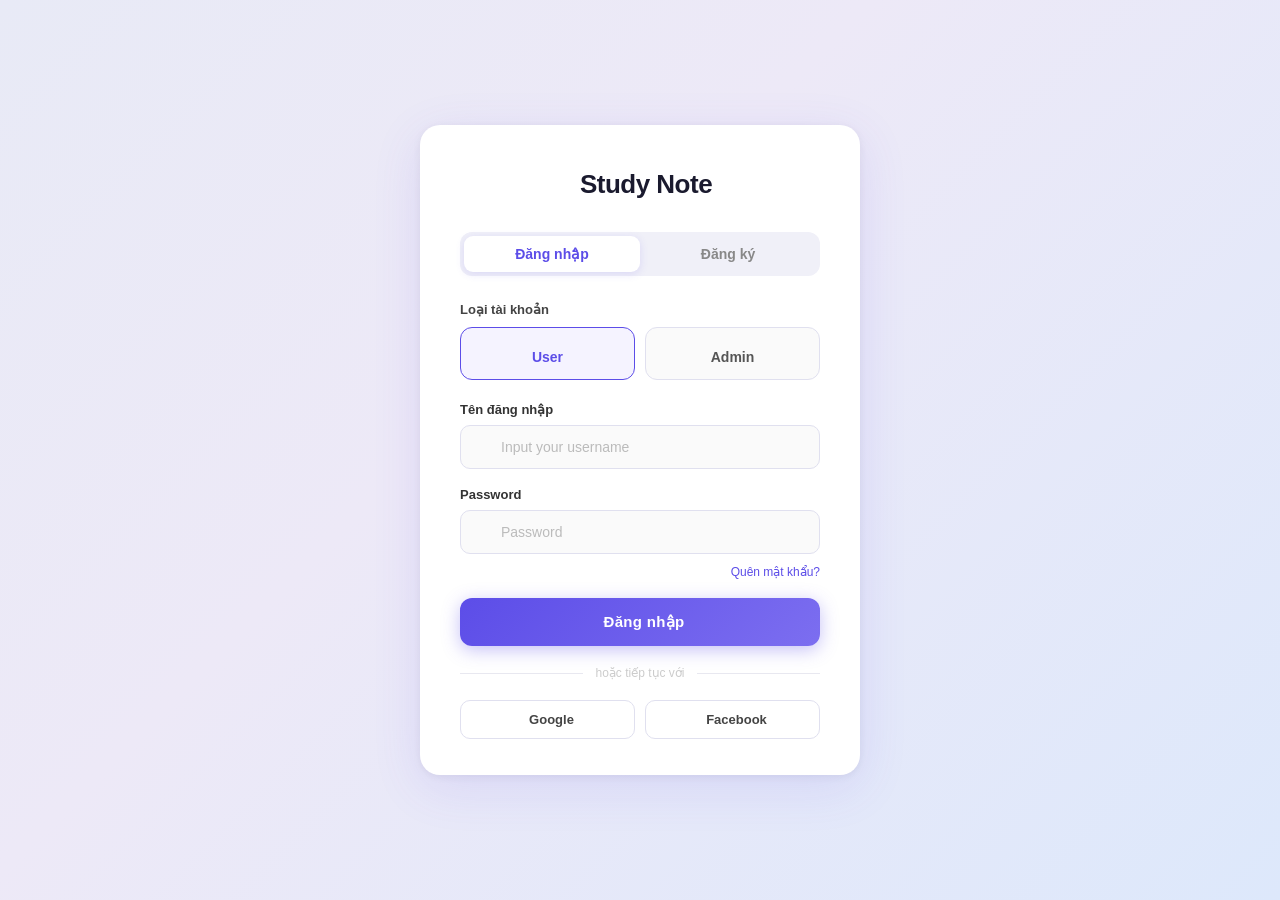
==== index.html @ b9a8aa22 "chưa đổi gì" ====
<!doctype html>
<html lang="vi">
  <head>
    <meta charset="UTF-8" />
    <meta name="viewport" content="width=device-width, initial-scale=1.0" />
    <title>StudyNote - Nền tảng đăng ký khóa học</title>

    <!-- Bootstrap 5 CSS -->
    <link
      href="https://cdn.jsdelivr.net/npm/bootstrap@5.3.0/dist/css/bootstrap.min.css"
      rel="stylesheet"
    />
    <!-- Bootstrap Icons -->
    <link
      rel="stylesheet"
      href="https://cdn.jsdelivr.net/npm/bootstrap-icons@1.11.0/font/bootstrap-icons.css"
    />
    <!-- Custom CSS -->
    <link rel="stylesheet" href="./CSS/index.css" />
  </head>
  <body>
    <!-- ============ NAVBAR ============ -->
    <nav
      class="navbar navbar-expand-lg navbar-light bg-white navbar-sticky"
      id="navbar"
    >
      <div class="container-fluid px-4">
        <!-- Logo -->
        <a class="navbar-brand fw-bold" href="#">
          <i class="bi bi-mortarboard-fill me-2"></i>
          <span class="brand-text">StudyNote</span>
        </a>

        <!-- Toggle Button for Mobile -->
        <button
          class="navbar-toggler"
          type="button"
          data-bs-toggle="collapse"
          data-bs-target="#navbarContent"
        >
          <span class="navbar-toggler-icon"></span>
        </button>
        <!-- Navbar Content -->
        <div class="collapse navbar-collapse" id="navbarContent">
          <!-- Search Bar -->
          <div class="search-container mx-auto">
            <div class="input-group">
              <span class="input-group-text bg-light border-0">
                <i class="bi bi-search"></i>
              </span>
              <input
                type="text"
                class="form-control bg-light border-0"
                placeholder="Tìm kiếm khóa học..."
              />
            </div>
          </div>

          <!-- Menu -->
          <ul class="navbar-nav ms-auto">
            <li class="nav-item">
              <a class="nav-link active" href="#">Trang chủ</a>
            </li>
           
            <li class="nav-item">
              <a class="nav-link" href="./yeuthich.html">Yêu thích</a>
            </li>
            <li class="nav-item">
              <a class="nav-link" href="lienhe.html">Liên hệ</a>
            </li>
             <li class="nav-item">
              <a class="nav-link" href="./khoahoc.html">Khóa học của tôi</a>
            </li>
          </ul>

          <!-- User Icon & Login -->
          <div class="nav-icons ms-3">
            <a href="#" class="icon-link me-3" title="Yêu thích">
              <i class="bi bi-heart"></i>
            </a>
            <a href="#" class="icon-link me-3" title="Thông báo">
              <i class="bi bi-bell"></i>
            </a>
            <button class="btn btn-danger btn-sm rounded-pill px-3" onclick="handleLogout()">
              <i class="bi bi-box-arrow-in-right me-1"></i> Đăng xuất
            </button>
            <button class="btn btn-primary btn-sm rounded-pill px-3" id="user_info">
              <i class="bi bi-person-circle me-1"></i> Người dùng
            </button>
            </div>
          </div>
        </div>
      </div>
    </nav>

    <!-- ============ HERO SECTION ============ -->
    <section class="hero-section py-5">
      <div class="container-fluid" style="height: 400px;;">
        <div class="row align-items-center">
          <!-- Text Content -->
          <div
            class="col-lg-6 mb-5 mb-lg-0 hero-text fade-in"
            style="padding-left: 40px; padding-top: 50px"
          >
            <h1 class="hero-title mb-3">
              Nền tảng đăng ký khóa học dành cho sinh viên
            </h1>
            <p class="hero-subtitle mb-4">
              Học từ các khóa học chất lượng cao với giảng viên hàng đầu. Phát
              triển kỹ năng và đạt được sự nghiệp mơ ước của bạn.
            </p>
          </div>

          <!-- Image Content -->
          <div class="col-lg-6 text-center">
            <img
              style="height: auto"
              src="https://thietkewebso.com/upload/blog/2022/09/15/ma-nguon-website-la-gi-20220915103538-200177.png"
              alt="Hero Image"
              class="img-fluid hero-image fade-in"
            />
          </div>
        </div>
      </div>
    </section>

    <!-- ============ MAIN SECTION WITH SIDEBAR & COURSES ============ -->
    <section class="courses-section py-5">
      <div class="container-fluid">
        <div class="row g-4">
          <!-- ============ SIDEBAR FILTER ============ -->
          <div class="col-lg-3">
            <div class="sidebar-filter glass-morphism">
              <h5 class="sidebar-title mb-4">
                <i class="bi bi-funnel me-2"></i> Bộ lọc
              </h5>

              <!-- Filter: Năm học -->
              <div class="filter-group mb-4">
                <h6 class="filter-label">Năm học</h6>
                <div class="form-check">
                  <input
                    class="form-check-input"
                    type="checkbox"
                    id="year2024"
                    checked
                  />
                  <label class="form-check-label" for="year2024">
                    2024 - 2025
                  </label>
                </div>
                <div class="form-check">
                  <input
                    class="form-check-input"
                    type="checkbox"
                    id="year2023"
                  />
                  <label class="form-check-label" for="year2023">
                    2023 - 2024
                  </label>
                </div>
                <div class="form-check">
                  <input
                    class="form-check-input"
                    type="checkbox"
                    id="year2022"
                  />
                  <label class="form-check-label" for="year2022">
                    2022 - 2023
                  </label>
                </div>
              </div>

              <!-- Filter: Học kỳ -->
              <div class="filter-group mb-4">
                <h6 class="filter-label">Học kỳ</h6>
                <div class="form-check">
                  <input
                    class="form-check-input"
                    type="checkbox"
                    id="semester1"
                    checked
                  />
                  <label class="form-check-label" for="semester1">
                    Học kỳ 1
                  </label>
                </div>
                <div class="form-check">
                  <input
                    class="form-check-input"
                    type="checkbox"
                    id="semester2"
                  />
                  <label class="form-check-label" for="semester2">
                    Học kỳ 2
                  </label>
                </div>
                <div class="form-check">
                  <input
                    class="form-check-input"
                    type="checkbox"
                    id="semester3"
                  />
                  <label class="form-check-label" for="semester3">
                    Học kỳ hè
                  </label>
                </div>
              </div>

              <!-- Filter: Danh mục -->
              <div class="filter-group mb-4">
                <h6 class="filter-label">Danh mục</h6>
                <div class="form-check">
                  <input
                    class="form-check-input"
                    type="checkbox"
                    id="category1"
                    checked
                  />
                  <label class="form-check-label" for="category1">
                    Lập trình Web
                  </label>
                </div>
                <div class="form-check">
                  <input
                    class="form-check-input"
                    type="checkbox"
                    id="category2"
                  />
                  <label class="form-check-label" for="category2">
                    Mobile App
                  </label>
                </div>
                <div class="form-check">
                  <input
                    class="form-check-input"
                    type="checkbox"
                    id="category3"
                  />
                  <label class="form-check-label" for="category3">
                    Data Science
                  </label>
                </div>
                <div class="form-check">
                  <input
                    class="form-check-input"
                    type="checkbox"
                    id="category4"
                  />
                  <label class="form-check-label" for="category4">
                    UI/UX Design
                  </label>
                </div>
                <div class="form-check">
                  <input
                    class="form-check-input"
                    type="checkbox"
                    id="category5"
                  />
                  <label class="form-check-label" for="category5">
                    Cloud Computing
                  </label>
                </div>
              </div>

              <!-- Reset Filter Button -->
              <button class="btn btn-outline-secondary w-100 rounded-pill mt-3">
                <i class="bi bi-arrow-clockwise me-2"></i> Làm mới
              </button>
            </div>
          </div>

          <!-- ============ COURSES LIST ============ -->
          <div class="col-lg-9">
            <!-- Section Title -->
            <div class="mb-5">
              <h3 class="section-title mb-2">Các khóa học phổ biến</h3>
              <p class="section-subtitle text-muted">
                Khám phá những khóa học được yêu thích nhất từ cộng đồng sinh
                viên
              </p>
            </div>

            <!-- Courses Grid -->
            <div class="row g-4 mb-5" id="coursesGrid">
              <!-- Course Card 1 -->
              <div class="col-md-6 col-lg-4">
                <div class="course-card">
                  <div class="course-image-wrapper">
                    <img
                      src="https://s3-hfx03.fptcloud.com/codelearnstorage/files/thumbnails/C___Advance_1c572a2e59e5405cb057e864d3590d34.png"
                      alt=""
                    />
                    <div class="course-overlay">
                      <button class="btn btn-light rounded-circle">
                        <i class="bi bi-heart"></i>
                      </button>
                    </div>
                  </div>
                  <div class="card-body">
                    <div class="category-badge"></div>
                    <h5 class="card-title">c++ nâng cao</h5>
                    <div class="course-meta mb-3">
                      <span class="me-3">
                        <i class="bi bi-people me-1"></i>
                      </span>
                      <span>
                        <i class="bi bi-star-fill text-warning me-1"></i>
                      </span>
                    </div>
                    <button
                      class="btn btn-primary w-100 rounded-pill"
                      onclick="
                        viewCourseDetail(
                          1,
                          'C++ nâng cao',
                          'https://s3-hfx03.fptcloud.com/codelearnstorage/files/thumbnails/C___Advance_1c572a2e59e5405cb057e864d3590d34.png',
                        )
                      "
                    >
                      Xem chi tiết
                    </button>
                  </div>
                </div>
              </div>

              <!-- Course Card 2 -->
              <div class="col-md-6 col-lg-4">
                <div class="course-card">
                  <div class="course-image-wrapper">
                    <img
                      src="https://s3-hfx03.fptcloud.com/codelearnstorage/files/thumbnails/cau-truc-du-lieu-va-giai-thuat_ef33392c074c4cd29a9892f11abbc2bc.png"
                      alt=""
                    />
                    <div class="course-overlay">
                      <button class="btn btn-light rounded-circle">
                        <i class="bi bi-heart"></i>
                      </button>
                    </div>
                  </div>
                  <div class="card-body">
                    <div class="category-badge"></div>
                    <h5 class="card-title">Cấu trúc dữ liệu và giải thuật</h5>
                    <div class="course-meta mb-3">
                      <span class="me-3">
                        <i class="bi bi-people me-1"></i>
                      </span>
                      <span>
                        <i class="bi bi-star-fill text-warning me-1"></i>
                      </span>
                    </div>
                    <button
                      class="btn btn-primary w-100 rounded-pill"
                      onclick="
                        viewCourseDetail(
                          2,
                          'Cấu trúc dữ liệu và giải thuật',
                          'https://s3-hfx03.fptcloud.com/codelearnstorage/files/thumbnails/cau-truc-du-lieu-va-giai-thuat_ef33392c074c4cd29a9892f11abbc2bc.png',
                        )
                      "
                    >
                      Xem chi tiết
                    </button>
                  </div>
                </div>
              </div>

              <!-- Course Card 3 -->
              <div class="col-md-6 col-lg-4">
                <div class="course-card">
                  <div class="course-image-wrapper">
                    <img
                      src="https://s3-hfx03.fptcloud.com/codelearnstorage/files/thumbnails/lam-quen-voi-sql_2f374a8d41f34eceab306830d4aea433.png"
                      alt=""
                    />
                    <div class="course-overlay">
                      <button class="btn btn-light rounded-circle">
                        <i class="bi bi-heart"></i>
                      </button>
                    </div>
                  </div>
                  <div class="card-body">
                    <div class="category-badge"></div>
                    <h5 class="card-title">Làm quen với SQL</h5>
                    <div class="course-meta mb-3">
                      <span class="me-3">
                        <i class="bi bi-people me-1"></i>
                      </span>
                      <span>
                        <i class="bi bi-star-fill text-warning me-1"></i>
                      </span>
                    </div>
                    <button
                      class="btn btn-primary w-100 rounded-pill"
                      onclick="
                        viewCourseDetail(
                          3,
                          'Làm quen với SQL',
                          'https://s3-hfx03.fptcloud.com/codelearnstorage/files/thumbnails/lam-quen-voi-sql_2f374a8d41f34eceab306830d4aea433.png',
                        )
                      "
                    >
                      Xem chi tiết
                    </button>
                  </div>
                </div>
              </div>

              <!-- Course Card 4 -->
              <div class="col-md-6 col-lg-4">
                <div class="course-card">
                  <div class="course-image-wrapper">
                    <img
                      src="https://s3-hfx03.fptcloud.com/codelearnstorage/files/thumbnails/csharp-co-ban_96ca03bee27f454eb1f1c86e1fc5ef74.png"
                      alt=""
                    />
                    <div class="course-overlay">
                      <button class="btn btn-light rounded-circle">
                        <i class="bi bi-heart"></i>
                      </button>
                    </div>
                  </div>
                  <div class="card-body">
                    <div class="category-badge"></div>
                    <h5 class="card-title">C# cơ bản</h5>
                    <div class="course-meta mb-3">
                      <span class="me-3">
                        <i class="bi bi-people me-1"></i>
                      </span>
                      <span>
                        <i class="bi bi-star-fill text-warning me-1"></i>
                      </span>
                    </div>
                    <button
                      class="btn btn-primary w-100 rounded-pill"
                      onclick="
                        viewCourseDetail(
                          4,
                          'C# cơ bản',
                          'https://s3-hfx03.fptcloud.com/codelearnstorage/files/thumbnails/csharp-co-ban_96ca03bee27f454eb1f1c86e1fc5ef74.png',
                        )
                      "
                    >
                      Xem chi tiết
                    </button>
                  </div>
                </div>
              </div>

              <!-- Course Card 5 -->
              <div class="col-md-6 col-lg-4">
                <div class="course-card">
                  <div class="course-image-wrapper">
                    <img
                      src="https://s3-hfx03.fptcloud.com/codelearnstorage/files/thumbnails/Javascript-co-ban__2__be74112f409f47e9874f0da758c1d7cb.png"
                      alt=""
                    />
                    <div class="course-overlay">
                      <button class="btn btn-light rounded-circle">
                        <i class="bi bi-heart"></i>
                      </button>
                    </div>
                  </div>
                  <div class="card-body">
                    <div class="category-badge"></div>
                    <h5 class="card-title">JavaScript cơ bản</h5>
                    <div class="course-meta mb-3">
                      <span class="me-3">
                        <i class="bi bi-people me-1"></i>
                      </span>
                      <span>
                        <i class="bi bi-star-fill text-warning me-1"></i>
                      </span>
                    </div>
                    <button
                      class="btn btn-primary w-100 rounded-pill"
                      onclick="
                        viewCourseDetail(
                          5,
                          'JavaScript cơ bản',
                          'https://s3-hfx03.fptcloud.com/codelearnstorage/files/thumbnails/Javascript-co-ban__2__be74112f409f47e9874f0da758c1d7cb.png',
                        )
                      "
                    >
                      Xem chi tiết
                    </button>
                  </div>
                </div>
              </div>

              <!-- Course Card 6 -->
              <div class="col-md-6 col-lg-4">
                <div class="course-card">
                  <div class="course-image-wrapper">
                    <img
                      src="https://s3-hfx03.fptcloud.com/codelearnstorage/files/thumbnails/lap-trinh-huong-doi-tuong-trong-cpp_653cb309970b492ca7f69162384814f8.png"
                      alt=""
                    />
                    <div class="course-overlay">
                      <button class="btn btn-light rounded-circle">
                        <i class="bi bi-heart"></i>
                      </button>
                    </div>
                  </div>
                  <div class="card-body">
                    <div class="category-badge"></div>
                    <h5 class="card-title">
                      Lập trình hướng đối tượng trong C++
                    </h5>
                    <div class="course-meta mb-3">
                      <span class="me-3">
                        <i class="bi bi-people me-1"></i>
                      </span>
                      <span>
                        <i class="bi bi-star-fill text-warning me-1"></i>
                      </span>
                    </div>
                    <button
                      class="btn btn-primary w-100 rounded-pill"
                      onclick="
                        viewCourseDetail(
                          6,
                          'Lập trình hướng đối tượng trong C++',
                          'https://s3-hfx03.fptcloud.com/codelearnstorage/files/thumbnails/lap-trinh-huong-doi-tuong-trong-cpp_653cb309970b492ca7f69162384814f8.png',
                        )
                      "
                    >
                      Xem chi tiết
                    </button>
                  </div>
                </div>
              </div>
            </div>

            <!-- View More Button -->
            <div class="text-center">
              <button class="btn btn-outline-primary btn-lg rounded-pill px-5">
                Xem thêm khóa học <i class="bi bi-arrow-right ms-2"></i>
              </button>
            </div>
          </div>
        </div>
      </div>
    </section>

    <!-- ============ FEATURED COURSES SECTION ============ -->
    <section class="featured-section py-5 bg-light">
      <div class="container-fluid">
        <div class="row">
          <div class="col-12 mb-5 text-center">
            <h3 class="section-title mb-2">Khóa học nổi bật</h3>
            <p class="section-subtitle text-muted">
              Những khóa học được đánh giá cao nhất
            </p>
          </div>
        </div>

        <div class="row g-4">
          <!-- Featured Card 1 -->
          <div class="col-md-6 col-lg-4">
            <div class="featured-card">
              <div class="featured-badge">
                <i class="bi bi-star-fill"></i> Nổi bật
              </div>
              <img
                src="https://s3-hfx03.fptcloud.com/codelearnstorage/files/thumbnails/Python_-_Algorithms_6865856c821b4bbe88a9b9e88dba2208.png"
                alt=""
                class="featured-image"
              />
              <div class="featured-content">
                <h5 class="featured-title">giải thuật Python</h5>
                <p class="featured-description"></p>
                <div class="featured-rating mb-3">
                  <span class="stars">
                    <i class="bi bi-star-fill"></i>
                    <i class="bi bi-star-fill"></i>
                    <i class="bi bi-star-fill"></i>
                    <i class="bi bi-star-fill"></i>
                    <i class="bi bi-star-fill"></i>
                  </span>
                  <span class="rating-text"></span>
                </div>
                <button class="btn btn-primary w-100 rounded-pill">
                  Đăng ký ngay
                </button>
              </div>
            </div>
          </div>

          <!-- Featured Card 2 -->
          <div class="col-md-6 col-lg-4">
            <div class="featured-card">
              <div class="featured-badge">
                <i class="bi bi-star-fill"></i> Nổi bật
              </div>
              <img
                src="https://s3-hfx03.fptcloud.com/codelearnstorage/files/thumbnails/Python_-_Ad_3561581c4f074d9694a4704ed184b60e.png"
                alt=""
                class="featured-image"
              />
              <div class="featured-content">
                <h5 class="featured-title">Python nâng cao</h5>
                <p class="featured-description"></p>
                <div class="featured-rating mb-3">
                  <span class="stars">
                    <i class="bi bi-star-fill"></i>
                    <i class="bi bi-star-fill"></i>
                    <i class="bi bi-star-fill"></i>
                    <i class="bi bi-star-fill"></i>
                    <i class="bi bi-star-fill"></i>
                  </span>
                  <span class="rating-text"></span>
                </div>
                <button class="btn btn-primary w-100 rounded-pill">
                  Đăng ký ngay
                </button>
              </div>
            </div>
          </div>

          <!-- Featured Card 3 -->
          <div class="col-md-6 col-lg-4">
            <div class="featured-card">
              <div class="featured-badge">
                <i class="bi bi-star-fill"></i> Nổi bật
              </div>
              <img
                src="https://s3-hfx03.fptcloud.com/codelearnstorage/files/thumbnails/html-css-cho-nguoi-moi-bat-dau_3867537473444f328a4de0fa0231a6ea.jpg"
                alt=""
                class="featured-image"
              />
              <div class="featured-content">
                <h5 class="featured-title">HTML & CSS cho người mới bắt đầu</h5>
                <p class="featured-description"></p>
                <div class="featured-rating mb-3">
                  <span class="stars">
                    <i class="bi bi-star-fill"></i>
                    <i class="bi bi-star-fill"></i>
                    <i class="bi bi-star-fill"></i>
                    <i class="bi bi-star-fill"></i>
                    <i class="bi bi-star-half"></i>
                  </span>
                  <span class="rating-text"></span>
                </div>
                <button class="btn btn-primary w-100 rounded-pill">
                  Đăng ký ngay
                </button>
              </div>
            </div>
          </div>
        </div>
      </div>
    </section>

    <!-- ============ CTA SECTION ============ -->
    <section class="cta-section py-5">
      <div class="container">
        <div class="cta-content text-center">
          <h2 class="cta-title mb-3">Sẵn sàng bắt đầu hành trình học tập?</h2>
          <p class="cta-subtitle mb-4">
            Đăng ký ngay hôm nay và nhận được 20% giảm giá cho khóa học đầu tiên
          </p>
          <button class="btn btn-light btn-lg rounded-pill px-5">
            <i class="bi bi-arrow-right me-2"></i> Đăng ký ngay
          </button>
        </div>
      </div>
    </section>

    <!-- ============ FOOTER ============ -->
    <footer class="footer py-5">
      <div class="container">
        <div class="row g-5 mb-5">
          <!-- About -->
          <div class="col-md-3">
            <h5 class="footer-title mb-4">
              <i class="bi bi-mortarboard-fill me-2"></i> EduHub
            </h5>
            <p class="footer-text">
              Nền tảng học tập trực tuyến hàng đầu dành cho sinh viên Việt Nam.
            </p>
            <div class="social-links mt-4">
              <a href="#" class="social-icon">
                <i class="bi bi-facebook"></i>
              </a>
              <a href="#" class="social-icon">
                <i class="bi bi-twitter"></i>
              </a>
              <a href="#" class="social-icon">
                <i class="bi bi-instagram"></i>
              </a>
              <a href="#" class="social-icon">
                <i class="bi bi-linkedin"></i>
              </a>
            </div>
          </div>

          <!-- Courses -->
          <div class="col-md-3">
            <h6 class="footer-title mb-4">Khóa học</h6>
            <ul class="footer-links">
              <li><a href="#">Web Development</a></li>
              <li><a href="#">Mobile App</a></li>
              <li><a href="#">Data Science</a></li>
              <li><a href="#">UI/UX Design</a></li>
            </ul>
          </div>

          <!-- Company -->
          <div class="col-md-3">
            <h6 class="footer-title mb-4">Công ty</h6>
            <ul class="footer-links">
              <li><a href="#">Về chúng tôi</a></li>
              <li><a href="#">Blog</a></li>
              <li><a href="#">Việc làm</a></li>
              <li><a href="#">Tin tức</a></li>
            </ul>
          </div>

          <!-- Contact -->
          <div class="col-md-3">
            <h6 class="footer-title mb-4">Liên hệ</h6>
            <ul class="footer-links">
              <li>
                <i class="bi bi-telephone me-2"></i>
                <a href="tel:+84123456789">+84 (123) 456-789</a>
              </li>
              <li>
                <i class="bi bi-envelope me-2"></i>
                <a href="mailto:info@eduhub.com">info@eduhub.com</a>
              </li>
              <li>
                <i class="bi bi-geo-alt me-2"></i>
                <span>Hà Nội, Việt Nam</span>
              </li>
            </ul>
          </div>
        </div>

        <!-- Bottom Footer -->
        <div class="footer-bottom py-4 border-top">
          <div class="row align-items-center">
            <div class="col-md-6">
              <p class="text-muted mb-0">
                &copy; 2024 EduHub. Tất cả quyền được bảo lưu.
              </p>
            </div>
            <div class="col-md-6 text-md-end">
              <a href="#" class="text-muted me-3">Chính sách bảo mật</a>
              <a href="#" class="text-muted me-3">Điều khoản sử dụng</a>
              <a href="#" class="text-muted">Cookie Settings</a>
            </div>
          </div>
        </div>
      </div>
    </footer>

    <!-- Bootstrap JS -->
    <script src="https://cdn.jsdelivr.net/npm/bootstrap@5.3.0/dist/js/bootstrap.bundle.min.js"></script>

    <!-- Custom JavaScript -->
    <script src="./JavaScript/MAIN_JS/main.js"></script>
  </body>
</html>
---- CSS/index.css ----
/* ============ ROOT & GENERAL STYLES ============ */
:root {
  --primary-color: #667eea;
  --primary-dark: #5568d3;
  --primary-light: #8b9ef8;
  --secondary-color: #764ba2;
  --accent-color: #f093fb;
  --success-color: #51cf66;
  --warning-color: #ffd93d;
  --danger-color: #ff6b6b;
  --dark-color: #2d3748;
  --light-color: #f7fafc;
  --text-primary: #2d3748;
  --text-secondary: #718096;
  --border-color: #e2e8f0;
  --shadow-sm: 0 2px 8px rgba(0, 0, 0, 0.08);
  --shadow-md: 0 4px 12px rgba(0, 0, 0, 0.12);
  --shadow-lg: 0 8px 24px rgba(0, 0, 0, 0.15);
  --transition-smooth: all 0.3s cubic-bezier(0.4, 0, 0.2, 1);
  --transition-bounce: all 0.5s cubic-bezier(0.34, 1.56, 0.64, 1);
}

* {
  margin: 0;
  padding: 0;
  box-sizing: border-box;
}

body {
  font-family: "Segoe UI", Tahoma, Geneva, Verdana, sans-serif;
  color: var(--text-primary);
  background-color: #ffffff;
  line-height: 1.6;
  scroll-behavior: smooth;
}

/* ============ NAVBAR STYLES ============ */
.navbar {
  transition: var(--transition-smooth);
  background-color: #ffffff;
  padding: 1rem 0;
  border-bottom: 1px solid transparent;
  z-index: 1000;
  position: fixed;
  top: 0;
  left: 0;
  right: 0  ;
}

.navbar.scrolled {
  box-shadow: var(--shadow-md);
  border-bottom-color: var(--border-color);

}

.navbar-brand {
  font-size: 1.5rem;
  color: var(--primary-color) !important;
  font-weight: 700;
  letter-spacing: -0.5px;
  background: linear-gradient(
    135deg,
    var(--primary-color),
    var(--secondary-color)
  );
  -webkit-background-clip: text;
  -webkit-text-fill-color: transparent;
  background-clip: text;
}

.brand-text {
  font-size: 1.3rem;
}

/* Search Bar */
.search-container {
  width: 100%;
  max-width: 300px;
}

.search-container .input-group {
  border-radius: 50px;
  overflow: hidden;
  background-color: #f7fafc;
  border: 2px solid var(--border-color);
  transition: var(--transition-smooth);
}

.search-container .input-group:focus-within {
  background-color: #fff;
  border-color: var(--primary-color);
  box-shadow: 0 0 0 3px rgba(102, 126, 234, 0.1);
}

.search-container input::placeholder {
  color: var(--text-secondary);
}

.search-container .input-group-text {
  color: var(--text-secondary);
}

/* Navigation Links */
.nav-link {
  color: var(--text-primary) !important;
  font-weight: 500;
  margin: 0 0.5rem;
  position: relative;
  transition: var(--transition-smooth);
}

.nav-link:hover {
  color: var(--primary-color) !important;
}

.nav-link.active::after {
  content: "";
  position: absolute;
  bottom: -5px;
  left: 0;
  right: 0;
  height: 3px;
  background: linear-gradient(90deg, var(--primary-color), var(--accent-color));
  border-radius: 2px;
}

/* Nav Icons */
.nav-icons {
  display: flex;
  align-items: center;
  gap: 1rem;
}

.icon-link {
  color: var(--text-primary);
  font-size: 1.3rem;
  transition: var(--transition-smooth);
  text-decoration: none;
}

.icon-link:hover {
  color: var(--primary-color);
  transform: scale(1.15);
}

/* ============ HERO SECTION ============ */
.hero-section {
  background: linear-gradient(
    135deg,
    rgba(102, 126, 234, 0.05),
    rgba(118, 75, 162, 0.05)
  );
  padding: 80px 0;
  position: relative;
  overflow: hidden;
}

.hero-section::before {
  content: "";
  position: absolute;
  top: -50%;
  right: -10%;
  width: 600px;
  height: 600px;
  background: radial-gradient(
    circle,
    rgba(102, 126, 234, 0.1) 0%,
    transparent 70%
  );
  border-radius: 50%;
  pointer-events: none;
}

.hero-section::after {
  content: "";
  position: absolute;
  bottom: -30%;
  left: -5%;
  width: 400px;
  height: 400px;
  background: radial-gradient(
    circle,
    rgba(118, 75, 162, 0.1) 0%,
    transparent 70%
  );
  border-radius: 50%;
  pointer-events: none;
}

.hero-text {
  position: relative;
  z-index: 2;
}

.hero-title {
  font-size: 3.5rem;
  font-weight: 800;
  line-height: 1.2;
  background: linear-gradient(
    135deg,
    var(--primary-color),
    var(--secondary-color)
  );
  -webkit-background-clip: text;
  -webkit-text-fill-color: transparent;
  background-clip: text;
  margin-bottom: 1.5rem;
}

.hero-subtitle {
  font-size: 1.2rem;
  color: var(--text-secondary);
  line-height: 1.8;
  max-width: 500px;
}

.hero-section .btn {
  padding: 12px 30px;
  font-weight: 600;
  border-radius: 50px;
  transition: var(--transition-bounce);
  box-shadow: 0 4px 15px rgba(102, 126, 234, 0.3);
}

.hero-section .btn-primary:hover {
  transform: translateY(-3px);
  box-shadow: 0 8px 25px rgba(102, 126, 234, 0.4);
}

.hero-section .btn-outline-primary {
  border: 2px solid var(--primary-color);
}

.hero-section .btn-outline-primary:hover {
  transform: translateY(-3px);
  background-color: transparent;
  color: var(--primary-color);
}

/* Illustration */
.hero-illustration {
  position: relative;
  z-index: 2;
}

.illustration-box {
  background: linear-gradient(
    135deg,
    var(--primary-color),
    var(--secondary-color)
  );
  border-radius: 20px;
  padding: 30px;
  display: flex;
  align-items: center;
  justify-content: center;
  min-height: 400px;
  box-shadow: var(--shadow-lg);
}

.illustration-box svg {
  width: 100%;
  max-width: 350px;
  height: auto;
  animation: float 3s ease-in-out infinite;
}

@keyframes float {
  0%,
  100% {
    transform: translateY(0px);
  }
  50% {
    transform: translateY(-20px);
  }
}

/* Fade-in Animation */
@keyframes fadeInUp {
  from {
    opacity: 0;
    transform: translateY(30px);
  }
  to {
    opacity: 1;
    transform: translateY(0);
  }
}

.fade-in {
  animation: fadeInUp 0.8s ease-out forwards;
  opacity: 0;
}

/* ============ COURSES SECTION ============ */
.courses-section {
  padding: 80px 0;
  position: relative;
}

.section-title {
  font-size: 2.5rem;
  font-weight: 800;
  color: var(--dark-color);
  margin-bottom: 0.5rem;
}

.section-subtitle {
  font-size: 1.1rem;
  color: var(--text-secondary);
}

/* ============ SIDEBAR FILTER ============ */
.sidebar-filter {
  padding: 30px;
  border-radius: 20px;
  position: sticky;
  top: 100px;
  height: fit-content;
  transition: var(--transition-smooth);
}

/* Glassmorphism Effect */
.glass-morphism {
  background: rgba(255, 255, 255, 0.7);
  backdrop-filter: blur(10px);
  border: 1px solid rgba(255, 255, 255, 0.18);
  box-shadow: 0 8px 32px rgba(31, 38, 135, 0.15);
}

.sidebar-filter:hover {
  background: rgba(255, 255, 255, 0.85);
  box-shadow: 0 8px 32px rgba(102, 126, 234, 0.2);
}

.sidebar-title {
  color: var(--dark-color);
  font-weight: 700;
  font-size: 1.2rem;
}

.filter-group {
  padding-bottom: 20px;
}

.filter-label {
  font-weight: 700;
  color: var(--dark-color);
  text-transform: uppercase;
  font-size: 0.85rem;
  letter-spacing: 0.5px;
  margin-bottom: 1rem;
}

.filter-group .form-check {
  margin-bottom: 0.8rem;
}

.filter-group .form-check-input {
  width: 18px;
  height: 18px;
  border: 2px solid var(--border-color);
  border-radius: 4px;
  cursor: pointer;
  transition: var(--transition-smooth);
}

.filter-group .form-check-input:hover {
  border-color: var(--primary-color);
}

.filter-group .form-check-input:checked {
  background-color: var(--primary-color);
  border-color: var(--primary-color);
}

.filter-group .form-check-label {
  cursor: pointer;
  color: var(--text-primary);
  font-weight: 500;
  margin-left: 8px;
  transition: var(--transition-smooth);
}

.filter-group .form-check-label:hover {
  color: var(--primary-color);
}

/* ============ COURSE CARD ============ */
.course-card {
  border: none;
  border-radius: 15px;
  overflow: hidden;
  transition: var(--transition-smooth);
  box-shadow: var(--shadow-md);
  background-color: #fff;
  height: 100%;
  display: flex;
  flex-direction: column;
}

.course-card:hover {
  transform: translateY(-8px);
  box-shadow: var(--shadow-lg);
}

.course-image-wrapper {
  position: relative;
  overflow: hidden;
  height: 200px;
  background-color: #f0f0f0;
}

.course-image-wrapper img {
  width: 100%;
  height: 100%;
  object-fit: cover;
  transition: var(--transition-smooth);
}

.course-card:hover .course-image-wrapper img {
  transform: scale(1.1);
}

.badge-hot {
  position: absolute;
  top: 15px;
  right: 15px;
  background: linear-gradient(135deg, var(--danger-color), #ff5252);
  color: white;
  padding: 6px 12px;
  border-radius: 50px;
  font-weight: 700;
  font-size: 0.75rem;
  letter-spacing: 1px;
  box-shadow: 0 4px 12px rgba(255, 107, 107, 0.4);
  animation: pulse 2s infinite;
}

@keyframes pulse {
  0%,
  100% {
    transform: scale(1);
  }
  50% {
    transform: scale(1.05);
  }
}

.course-overlay {
  position: absolute;
  top: 0;
  left: 0;
  right: 0;
  bottom: 0;
  background: rgba(0, 0, 0, 0.4);
  display: flex;
  align-items: center;
  justify-content: center;
  opacity: 0;
  transition: var(--transition-smooth);
}

.course-card:hover .course-overlay {
  opacity: 1;
}

.course-overlay button {
  width: 50px;
  height: 50px;
  border-radius: 50%;
  border: none;
  display: flex;
  align-items: center;
  justify-content: center;
  font-size: 1.3rem;
  transition: var(--transition-bounce);
  cursor: pointer;
}

.course-overlay button:hover {
  transform: scale(1.2);
}

.course-overlay button.liked i {
  color: var(--danger-color);
}

.card-body {
  padding: 20px;
  flex-grow: 1;
  display: flex;
  flex-direction: column;
}

.category-badge {
  display: inline-block;
  background: linear-gradient(
    135deg,
    rgba(102, 126, 234, 0.1),
    rgba(118, 75, 162, 0.1)
  );
  color: var(--primary-color);
  padding: 5px 12px;
  border-radius: 50px;
  font-size: 0.75rem;
  font-weight: 600;
  margin-bottom: 12px;
  width: fit-content;
}

.card-title {
  font-size: 1.1rem;
  font-weight: 700;
  color: var(--dark-color);
  margin-bottom: 15px;
  line-height: 1.4;
  min-height: 50px;
}

.course-meta {
  color: var(--text-secondary);
  font-size: 0.9rem;
  margin-top: auto;
  padding-top: 15px;
  border-top: 1px solid var(--border-color);
}

.course-meta .text-warning {
  color: var(--warning-color) !important;
}

.card-body .btn {
  margin-top: 15px;
  padding: 10px;
  font-weight: 600;
  transition: var(--transition-smooth);
}

.card-body .btn-primary:hover {
  transform: translateY(-2px);
  box-shadow: 0 4px 12px rgba(102, 126, 234, 0.3);
}

/* Course card animation on scroll */
.course-card {
  opacity: 0;
  transform: translateY(30px);
  transition: var(--transition-smooth);
}

.course-card.visible {
  opacity: 1;
  transform: translateY(0);
}

/* ============ FEATURED SECTION ============ */
.featured-section {
  background-color: #f7fafc;
  padding: 80px 0;
}

.featured-card {
  border: none;
  border-radius: 20px;
  overflow: hidden;
  background: white;
  box-shadow: var(--shadow-md);
  transition: var(--transition-smooth);
  position: relative;
  height: 100%;
  display: flex;
  flex-direction: column;
}

.featured-card:hover {
  transform: translateY(-10px);
  box-shadow: var(--shadow-lg);
}

.featured-badge {
  position: absolute;
  top: 20px;
  left: 20px;
  background: linear-gradient(135deg, var(--warning-color), #ffb700);
  color: white;
  padding: 8px 16px;
  border-radius: 50px;
  font-size: 0.85rem;
  font-weight: 700;
  z-index: 10;
  box-shadow: 0 4px 12px rgba(255, 217, 61, 0.4);
}

.featured-image {
  width: 100%;
  height: 250px;
  object-fit: cover;
  transition: var(--transition-smooth);
}

.featured-card:hover .featured-image {
  transform: scale(1.08);
}

.featured-content {
  padding: 25px;
  flex-grow: 1;
  display: flex;
  flex-direction: column;
}

.featured-title {
  font-size: 1.3rem;
  font-weight: 700;
  color: var(--dark-color);
  margin-bottom: 10px;
}

.featured-description {
  color: var(--text-secondary);
  font-size: 0.95rem;
  margin-bottom: 15px;
  flex-grow: 1;
}

.featured-rating {
  display: flex;
  align-items: center;
  gap: 10px;
  padding-bottom: 15px;
  border-bottom: 1px solid var(--border-color);
}

.featured-rating .stars {
  color: var(--warning-color);
  font-size: 0.9rem;
}

.featured-rating .rating-text {
  color: var(--text-secondary);
  font-size: 0.85rem;
}

.featured-card .btn {
  padding: 12px;
  font-weight: 600;
  margin-top: auto;
  transition: var(--transition-smooth);
}

.featured-card .btn:hover {
  transform: translateY(-2px);
  box-shadow: 0 4px 12px rgba(102, 126, 234, 0.3);
}

/* ============ CTA SECTION ============ */
.cta-section {
  background: linear-gradient(
    135deg,
    var(--primary-color),
    var(--secondary-color)
  );
  padding: 100px 0;
  position: relative;
  overflow: hidden;
}

.cta-section::before {
  content: "";
  position: absolute;
  top: -50%;
  right: -10%;
  width: 600px;
  height: 600px;
  background: radial-gradient(
    circle,
    rgba(255, 255, 255, 0.1) 0%,
    transparent 70%
  );
  border-radius: 50%;
  pointer-events: none;
}

.cta-content {
  position: relative;
  z-index: 2;
}

.cta-title {
  font-size: 2.5rem;
  font-weight: 800;
  color: white;
  margin-bottom: 1rem;
}

.cta-subtitle {
  font-size: 1.1rem;
  color: rgba(255, 255, 255, 0.9);
  max-width: 600px;
  margin: 0 auto 2rem;
}

.cta-section .btn-light {
  background-color: white;
  color: var(--primary-color);
  font-weight: 700;
  transition: var(--transition-bounce);
  box-shadow: 0 4px 15px rgba(0, 0, 0, 0.2);
}

.cta-section .btn-light:hover {
  background-color: #f0f0f0;
  transform: translateY(-3px);
  box-shadow: 0 8px 25px rgba(0, 0, 0, 0.3);
  color: var(--primary-color);
}

/* ============ FOOTER ============ */
.footer {
  background-color: var(--dark-color);
  color: rgba(255, 255, 255, 0.8);
  margin-top: 80px;
}

.footer-title {
  color: white;
  font-weight: 700;
  font-size: 1.1rem;
  margin-bottom: 1.5rem;
}

.footer-text {
  font-size: 0.95rem;
  line-height: 1.6;
  color: rgba(255, 255, 255, 0.7);
}

.social-links {
  display: flex;
  gap: 15px;
}

.social-icon {
  width: 40px;
  height: 40px;
  display: flex;
  align-items: center;
  justify-content: center;
  background-color: rgba(255, 255, 255, 0.1);
  border-radius: 50%;
  color: white;
  transition: var(--transition-smooth);
  text-decoration: none;
  font-size: 1.2rem;
}

.social-icon:hover {
  background-color: var(--primary-color);
  transform: translateY(-3px);
}

.footer-links {
  list-style: none;
}

.footer-links li {
  margin-bottom: 12px;
}

.footer-links a {
  color: rgba(255, 255, 255, 0.7);
  text-decoration: none;
  transition: var(--transition-smooth);
  display: inline-flex;
  align-items: center;
}

.footer-links a:hover {
  color: var(--primary-color);
  transform: translateX(5px);
}

.footer-bottom {
  background-color: rgba(0, 0, 0, 0.3);
}

/* ============ RESPONSIVE DESIGN ============ */

/* Tablet */
@media (max-width: 1024px) {
  .hero-title {
    font-size: 2.8rem;
  }

  .hero-subtitle {
    font-size: 1rem;
  }

  .search-container {
    max-width: 250px;
  }

  .section-title {
    font-size: 2rem;
  }
}

/* Mobile */
@media (max-width: 768px) {
  .hero-section {
    padding: 60px 0;
  }

  .hero-title {
    font-size: 2rem;
  }

  .hero-subtitle {
    font-size: 0.95rem;
  }

  .hero-section .btn {
    padding: 10px 20px;
    font-size: 0.9rem;
  }

  .d-flex.gap-3 {
    flex-direction: column;
  }

  .hero-illustration {
    margin-top: 3rem;
  }

  .illustration-box {
    min-height: 300px;
  }

  .search-container {
    max-width: 100%;
    margin: 1rem auto !important;
  }

  .nav-icons {
    gap: 0.5rem;
  }

  .nav-icons .btn {
    padding: 0.4rem 1rem;
    font-size: 0.85rem;
  }

  .sidebar-filter {
    position: static;
    margin-bottom: 3rem;
  }

  .courses-section .row {
    flex-direction: column;
  }

  .course-card {
    margin-bottom: 1rem;
  }

  .section-title {
    font-size: 1.8rem;
  }

  .featured-card {
    margin-bottom: 2rem;
  }

  .cta-title {
    font-size: 1.8rem;
  }

  .cta-subtitle {
    font-size: 1rem;
  }

  .footer .row {
    text-align: center;
  }

  .footer-bottom .col-md-6 {
    margin-bottom: 1rem;
  }

  .footer-bottom .col-md-6:last-child {
    text-align: center;
  }

  .social-links {
    justify-content: center;
  }
}

@media (max-width: 576px) {
  .hero-title {
    font-size: 1.6rem;
  }

  .hero-subtitle {
    font-size: 0.9rem;
  }

  .section-title {
    font-size: 1.5rem;
  }

  .section-subtitle {
    font-size: 0.95rem;
  }

  .card-title {
    font-size: 1rem;
  }

  .featured-title {
    font-size: 1.1rem;
  }

  .cta-title {
    font-size: 1.5rem;
  }

  .cta-subtitle {
    font-size: 0.9rem;
  }

  .navbar-brand {
    font-size: 1.2rem;
  }

  .brand-text {
    font-size: 1rem;
  }

  .icon-link {
    font-size: 1.1rem;
  }

  .nav-icons {
    gap: 0.3rem;
  }
}

/* ============ UTILITY ANIMATIONS ============ */

@keyframes slideInLeft {
  from {
    opacity: 0;
    transform: translateX(-30px);
  }
  to {
    opacity: 1;
    transform: translateX(0);
  }
}

@keyframes slideInRight {
  from {
    opacity: 0;
    transform: translateX(30px);
  }
  to {
    opacity: 1;
    transform: translateX(0);
  }
}

@keyframes scaleIn {
  from {
    opacity: 0;
    transform: scale(0.9);
  }
  to {
    opacity: 1;
    transform: scale(1);
  }
}

/* ============ BUTTON STYLES ============ */
.btn-primary {
  background: linear-gradient(
    135deg,
    var(--primary-color),
    var(--secondary-color)
  );
  border: none;
  font-weight: 600;
  transition: var(--transition-smooth);
}

.btn-primary:hover,
.btn-primary:focus {
  background: linear-gradient(
    135deg,
    var(--primary-dark),
    var(--secondary-color)
  );
  box-shadow: 0 4px 15px rgba(102, 126, 234, 0.4);
  color: white;
}

.btn-primary:active {
  background: linear-gradient(
    135deg,
    var(--primary-dark),
    var(--secondary-color)
  );
}

.btn-outline-primary {
  color: var(--primary-color);
  border-color: var(--primary-color);
  transition: var(--transition-smooth);
}

.btn-outline-primary:hover {
  background-color: transparent;
  border-color: var(--primary-color);
  color: var(--primary-color);
  transform: translateY(-2px);
}

.btn-outline-secondary {
  color: var(--text-primary);
  border-color: var(--border-color);
  transition: var(--transition-smooth);
}

.btn-outline-secondary:hover {
  background-color: var(--light-color);
  border-color: var(--primary-color);
  color: var(--primary-color);
}

/* ============ SCROLL SMOOTH ============ */
html {
  scroll-behavior: smooth;
}

/* ============ SCROLLBAR STYLES ============ */
::-webkit-scrollbar {
  width: 10px;
}

::-webkit-scrollbar-track {
  background: #f1f1f1;
}

::-webkit-scrollbar-thumb {
  background: var(--primary-color);
  border-radius: 5px;
}

::-webkit-scrollbar-thumb:hover {
  background: var(--primary-dark);
}
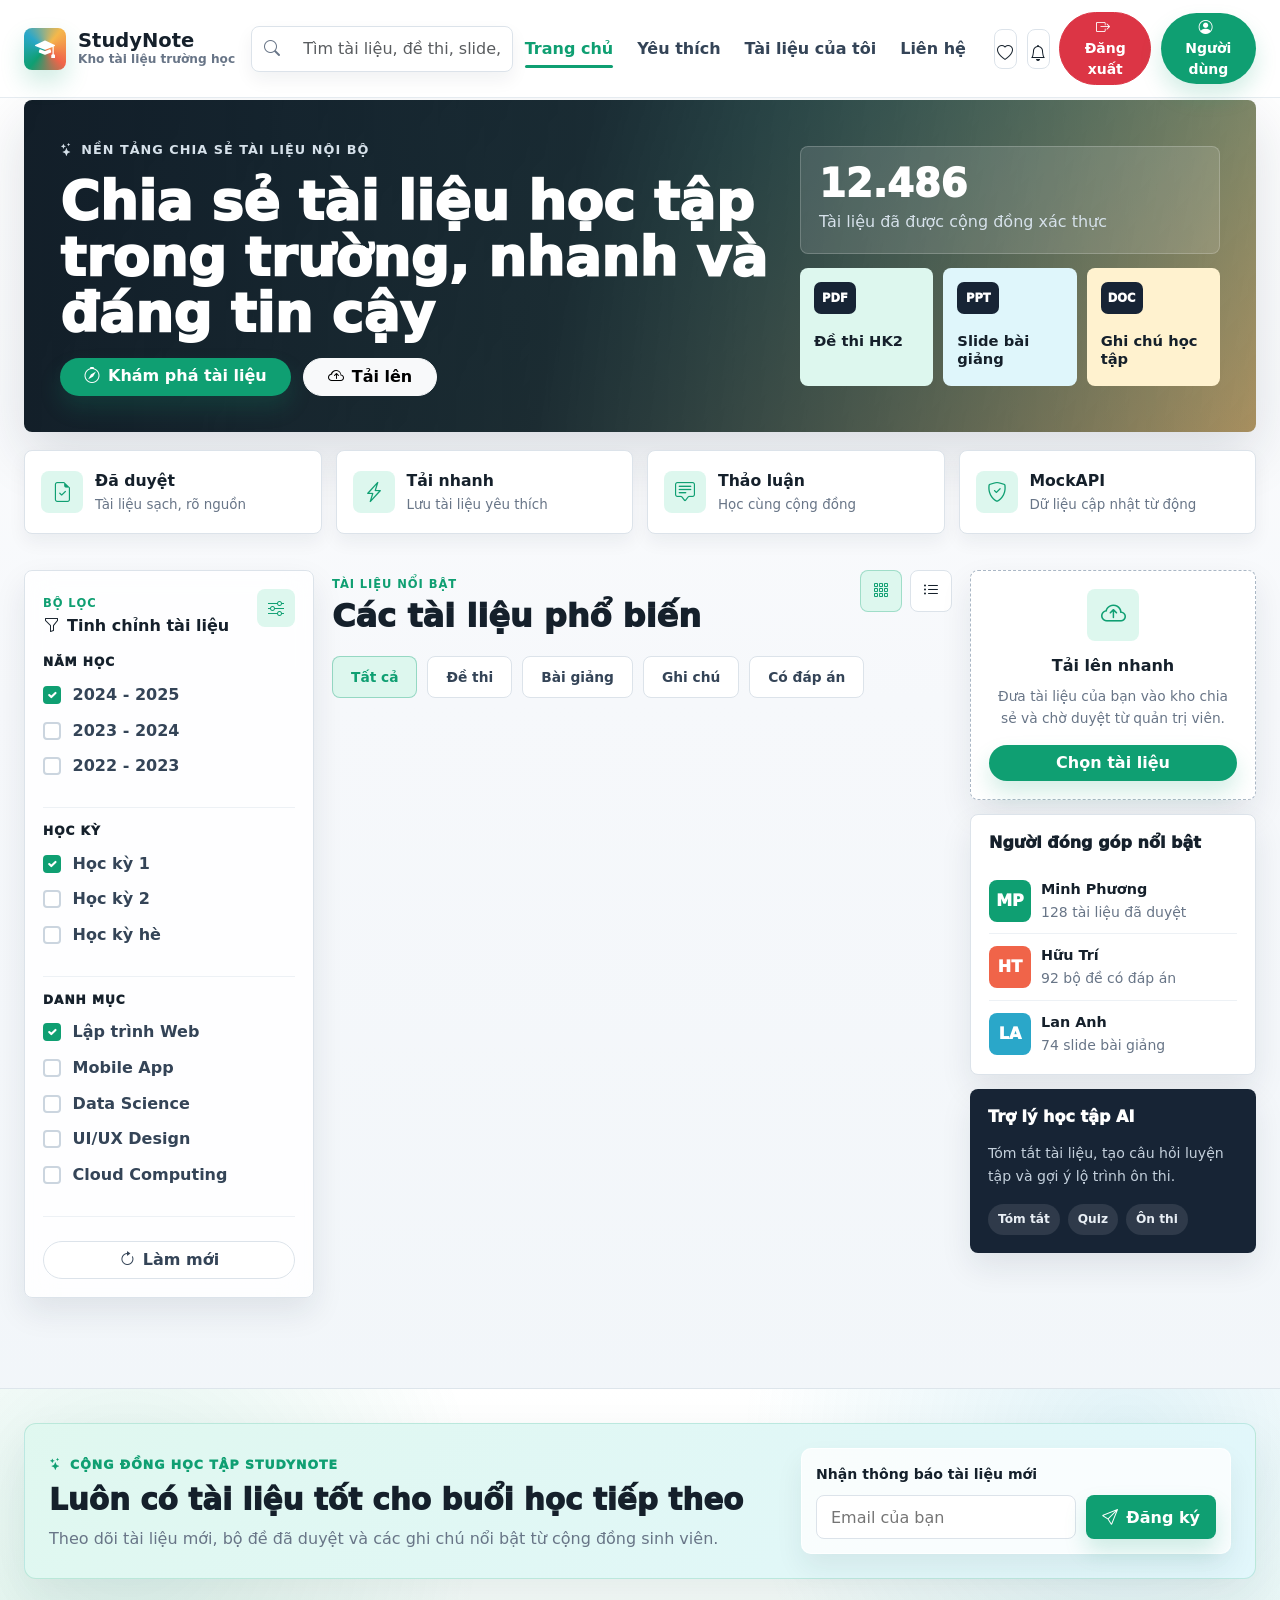
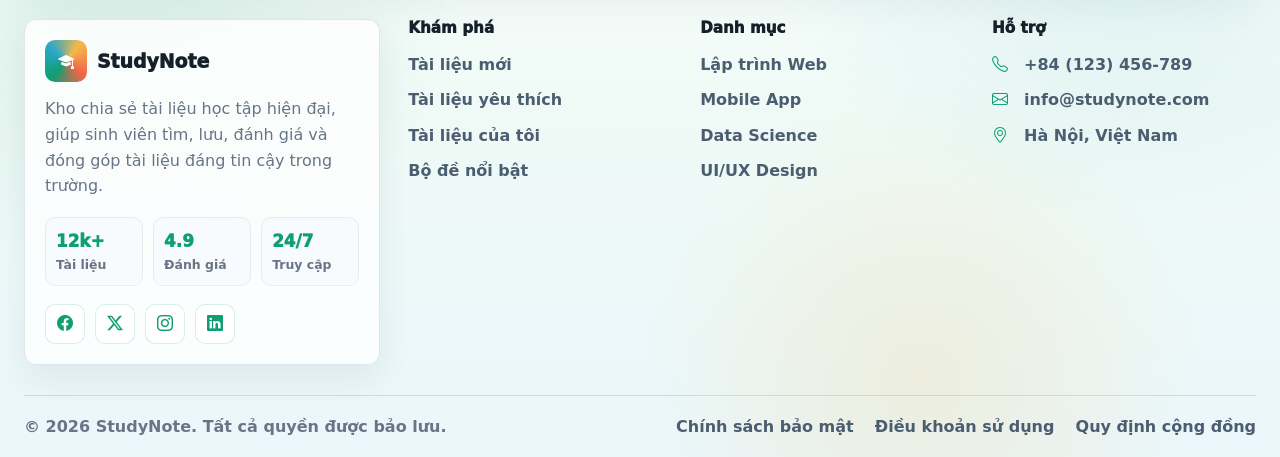
==== commit e44758b3: "đã sửa giao diện" ====
--- a/index.html
+++ b/index.html
@@ -1,142 +1,196 @@
-<!doctype html>
+﻿<!doctype html>
 <html lang="vi">
   <head>
     <meta charset="UTF-8" />
     <meta name="viewport" content="width=device-width, initial-scale=1.0" />
-    <title>StudyNote - Nền tảng đăng ký khóa học</title>
-
-    <!-- Bootstrap 5 CSS -->
+    <title>StudyNote - Kho tài liệu học tập</title>
+
     <link
       href="https://cdn.jsdelivr.net/npm/bootstrap@5.3.0/dist/css/bootstrap.min.css"
       rel="stylesheet"
     />
-    <!-- Bootstrap Icons -->
     <link
       rel="stylesheet"
       href="https://cdn.jsdelivr.net/npm/bootstrap-icons@1.11.0/font/bootstrap-icons.css"
     />
-    <!-- Custom CSS -->
     <link rel="stylesheet" href="./CSS/index.css" />
   </head>
   <body>
-    <!-- ============ NAVBAR ============ -->
-    <nav
-      class="navbar navbar-expand-lg navbar-light bg-white navbar-sticky"
-      id="navbar"
-    >
+    <nav class="navbar navbar-expand-lg navbar-light navbar-sticky" id="navbar">
       <div class="container-fluid px-4">
-        <!-- Logo -->
-        <a class="navbar-brand fw-bold" href="#">
-          <i class="bi bi-mortarboard-fill me-2"></i>
-          <span class="brand-text">StudyNote</span>
+        <a class="navbar-brand" href="./index.html">
+          <span class="brand-mark"><i class="bi bi-mortarboard-fill"></i></span>
+          <span class="brand-copy">
+            <span class="brand-text">StudyNote</span>
+            <small>Kho tài liệu trường học</small>
+          </span>
         </a>
 
-        <!-- Toggle Button for Mobile -->
         <button
           class="navbar-toggler"
           type="button"
           data-bs-toggle="collapse"
           data-bs-target="#navbarContent"
+          aria-controls="navbarContent"
+          aria-expanded="false"
+          aria-label="Mở menu"
         >
           <span class="navbar-toggler-icon"></span>
         </button>
-        <!-- Navbar Content -->
+
         <div class="collapse navbar-collapse" id="navbarContent">
-          <!-- Search Bar -->
           <div class="search-container mx-auto">
             <div class="input-group">
-              <span class="input-group-text bg-light border-0">
+              <span class="input-group-text">
                 <i class="bi bi-search"></i>
               </span>
               <input
                 type="text"
-                class="form-control bg-light border-0"
-                placeholder="Tìm kiếm khóa học..."
+                class="form-control"
+                placeholder="Tìm tài liệu, đề thi, slide, ghi chú..."
               />
             </div>
           </div>
 
-          <!-- Menu -->
           <ul class="navbar-nav ms-auto">
             <li class="nav-item">
-              <a class="nav-link active" href="#">Trang chủ</a>
+              <a class="nav-link active" href="./index.html">Trang chủ</a>
             </li>
-           
             <li class="nav-item">
               <a class="nav-link" href="./yeuthich.html">Yêu thích</a>
             </li>
             <li class="nav-item">
+              <a class="nav-link" href="./khoahoc.html">Tài liệu của tôi</a>
+            </li>
+            <li class="nav-item">
               <a class="nav-link" href="lienhe.html">Liên hệ</a>
             </li>
-             <li class="nav-item">
-              <a class="nav-link" href="./khoahoc.html">Khóa học của tôi</a>
-            </li>
           </ul>
 
-          <!-- User Icon & Login -->
           <div class="nav-icons ms-3">
-            <a href="#" class="icon-link me-3" title="Yêu thích">
+            <a href="./yeuthich.html" class="icon-link" title="Yêu thích">
               <i class="bi bi-heart"></i>
             </a>
-            <a href="#" class="icon-link me-3" title="Thông báo">
+            <a href="#" class="icon-link" title="Thông báo">
               <i class="bi bi-bell"></i>
             </a>
-            <button class="btn btn-danger btn-sm rounded-pill px-3" onclick="handleLogout()">
-              <i class="bi bi-box-arrow-in-right me-1"></i> Đăng xuất
+            <button
+              class="btn btn-danger btn-sm rounded-pill px-3"
+              onclick="handleLogout()"
+            >
+              <i class="bi bi-box-arrow-right me-1"></i> Đăng xuất
             </button>
-            <button class="btn btn-primary btn-sm rounded-pill px-3" id="user_info">
+            <button
+              class="btn btn-primary btn-sm rounded-pill px-3"
+              id="user_info"
+            >
               <i class="bi bi-person-circle me-1"></i> Người dùng
             </button>
-            </div>
           </div>
         </div>
       </div>
     </nav>
 
-    <!-- ============ HERO SECTION ============ -->
-    <section class="hero-section py-5">
-      <div class="container-fluid" style="height: 400px;;">
-        <div class="row align-items-center">
-          <!-- Text Content -->
-          <div
-            class="col-lg-6 mb-5 mb-lg-0 hero-text fade-in"
-            style="padding-left: 40px; padding-top: 50px"
-          >
-            <h1 class="hero-title mb-3">
-              Nền tảng đăng ký khóa học dành cho sinh viên
-            </h1>
-            <p class="hero-subtitle mb-4">
-              Học từ các khóa học chất lượng cao với giảng viên hàng đầu. Phát
-              triển kỹ năng và đạt được sự nghiệp mơ ước của bạn.
-            </p>
-          </div>
-
-          <!-- Image Content -->
-          <div class="col-lg-6 text-center">
-            <img
-              style="height: auto"
-              src="https://thietkewebso.com/upload/blog/2022/09/15/ma-nguon-website-la-gi-20220915103538-200177.png"
-              alt="Hero Image"
-              class="img-fluid hero-image fade-in"
-            />
-          </div>
-        </div>
-      </div>
-    </section>
-
-    <!-- ============ MAIN SECTION WITH SIDEBAR & COURSES ============ -->
-    <section class="courses-section py-5">
-      <div class="container-fluid">
-        <div class="row g-4">
-          <!-- ============ SIDEBAR FILTER ============ -->
-          <div class="col-lg-3">
-            <div class="sidebar-filter glass-morphism">
-              <h5 class="sidebar-title mb-4">
-                <i class="bi bi-funnel me-2"></i> Bộ lọc
-              </h5>
-
-              <!-- Filter: Năm học -->
-              <div class="filter-group mb-4">
+    <main class="app-shell">
+      <section class="hero-section">
+        <div class="container-fluid px-4">
+          <div class="hero-panel">
+            <div class="hero-content fade-in">
+              <div class="eyebrow">
+                <i class="bi bi-stars"></i>
+                Nền tảng chia sẻ tài liệu nội bộ
+              </div>
+              <h1 class="hero-title">
+                Chia sẻ tài liệu học tập trong trường, nhanh và đáng tin cậy
+              </h1>
+          
+              <div class="hero-actions">
+                <a href="#documents" class="btn btn-primary rounded-pill px-4">
+                  <i class="bi bi-compass me-2"></i>Khám phá tài liệu
+                </a>
+                <a
+                  href="./khoahoc.html"
+                  class="btn btn-light rounded-pill px-4"
+                >
+                  <i class="bi bi-cloud-arrow-up me-2"></i>Tải lên
+                </a>
+              </div>
+            </div>
+
+            <div class="hero-visual fade-in">
+              <div class="hero-stat-card">
+                <span>12.486</span>
+                <p>Tài liệu đã được cộng đồng xác thực</p>
+              </div>
+              <div class="hero-doc-stack">
+                <div class="doc-sheet doc-sheet-green">
+                  <span>PDF</span>
+                  <strong>Đề thi HK2</strong>
+                </div>
+                <div class="doc-sheet doc-sheet-cyan">
+                  <span>PPT</span>
+                  <strong>Slide bài giảng</strong>
+                </div>
+                <div class="doc-sheet doc-sheet-amber">
+                  <span>DOC</span>
+                  <strong>Ghi chú học tập</strong>
+                </div>
+              </div>
+            </div>
+          </div>
+        </div>
+      </section>
+
+      <section class="quick-stats">
+        <div class="container-fluid px-4">
+          <div class="stats-grid">
+            <article class="stat-item">
+              <i class="bi bi-file-earmark-check"></i>
+              <div>
+                <strong>Đã duyệt</strong>
+                <span>Tài liệu sạch, rõ nguồn</span>
+              </div>
+            </article>
+            <article class="stat-item">
+              <i class="bi bi-lightning-charge"></i>
+              <div>
+                <strong>Tải nhanh</strong>
+                <span>Lưu tài liệu yêu thích</span>
+              </div>
+            </article>
+            <article class="stat-item">
+              <i class="bi bi-chat-square-text"></i>
+              <div>
+                <strong>Thảo luận</strong>
+                <span>Học cùng cộng đồng</span>
+              </div>
+            </article>
+            <article class="stat-item">
+              <i class="bi bi-shield-check"></i>
+              <div>
+                <strong>MockAPI</strong>
+                <span>Dữ liệu cập nhật từ động</span>
+              </div>
+            </article>
+          </div>
+        </div>
+      </section>
+
+      <section class="courses-section" id="documents">
+        <div class="container-fluid px-4">
+          <div class="study-layout">
+            <aside class="sidebar-filter glass-morphism">
+              <div class="sidebar-head">
+                <div>
+                  <span class="eyebrow compact">Bộ lọc</span>
+                  <h5 class="sidebar-title">
+                    <i class="bi bi-funnel me-2"></i>Tinh chỉnh tài liệu
+                  </h5>
+                </div>
+                <i class="bi bi-sliders"></i>
+              </div>
+
+              <div class="filter-group">
                 <h6 class="filter-label">Năm học</h6>
                 <div class="form-check">
                   <input
@@ -145,9 +199,9 @@
                     id="year2024"
                     checked
                   />
-                  <label class="form-check-label" for="year2024">
-                    2024 - 2025
-                  </label>
+                  <label class="form-check-label" for="year2024"
+                    >2024 - 2025</label
+                  >
                 </div>
                 <div class="form-check">
                   <input
@@ -155,9 +209,9 @@
                     type="checkbox"
                     id="year2023"
                   />
-                  <label class="form-check-label" for="year2023">
-                    2023 - 2024
-                  </label>
+                  <label class="form-check-label" for="year2023"
+                    >2023 - 2024</label
+                  >
                 </div>
                 <div class="form-check">
                   <input
@@ -165,14 +219,13 @@
                     type="checkbox"
                     id="year2022"
                   />
-                  <label class="form-check-label" for="year2022">
-                    2022 - 2023
-                  </label>
-                </div>
-              </div>
-
-              <!-- Filter: Học kỳ -->
-              <div class="filter-group mb-4">
+                  <label class="form-check-label" for="year2022"
+                    >2022 - 2023</label
+                  >
+                </div>
+              </div>
+
+              <div class="filter-group">
                 <h6 class="filter-label">Học kỳ</h6>
                 <div class="form-check">
                   <input
@@ -181,9 +234,9 @@
                     id="semester1"
                     checked
                   />
-                  <label class="form-check-label" for="semester1">
-                    Học kỳ 1
-                  </label>
+                  <label class="form-check-label" for="semester1"
+                    >Học kỳ 1</label
+                  >
                 </div>
                 <div class="form-check">
                   <input
@@ -191,9 +244,9 @@
                     type="checkbox"
                     id="semester2"
                   />
-                  <label class="form-check-label" for="semester2">
-                    Học kỳ 2
-                  </label>
+                  <label class="form-check-label" for="semester2"
+                    >Học kỳ 2</label
+                  >
                 </div>
                 <div class="form-check">
                   <input
@@ -201,14 +254,13 @@
                     type="checkbox"
                     id="semester3"
                   />
-                  <label class="form-check-label" for="semester3">
-                    Học kỳ hè
-                  </label>
-                </div>
-              </div>
-
-              <!-- Filter: Danh mục -->
-              <div class="filter-group mb-4">
+                  <label class="form-check-label" for="semester3"
+                    >Học kỳ hè</label
+                  >
+                </div>
+              </div>
+
+              <div class="filter-group">
                 <h6 class="filter-label">Danh mục</h6>
                 <div class="form-check">
                   <input
@@ -217,9 +269,9 @@
                     id="category1"
                     checked
                   />
-                  <label class="form-check-label" for="category1">
-                    Lập trình Web
-                  </label>
+                  <label class="form-check-label" for="category1"
+                    >Lập trình Web</label
+                  >
                 </div>
                 <div class="form-check">
                   <input
@@ -227,9 +279,9 @@
                     type="checkbox"
                     id="category2"
                   />
-                  <label class="form-check-label" for="category2">
-                    Mobile App
-                  </label>
+                  <label class="form-check-label" for="category2"
+                    >Mobile App</label
+                  >
                 </div>
                 <div class="form-check">
                   <input
@@ -237,9 +289,9 @@
                     type="checkbox"
                     id="category3"
                   />
-                  <label class="form-check-label" for="category3">
-                    Data Science
-                  </label>
+                  <label class="form-check-label" for="category3"
+                    >Data Science</label
+                  >
                 </div>
                 <div class="form-check">
                   <input
@@ -247,9 +299,9 @@
                     type="checkbox"
                     id="category4"
                   />
-                  <label class="form-check-label" for="category4">
-                    UI/UX Design
-                  </label>
+                  <label class="form-check-label" for="category4"
+                    >UI/UX Design</label
+                  >
                 </div>
                 <div class="form-check">
                   <input
@@ -257,508 +309,223 @@
                     type="checkbox"
                     id="category5"
                   />
-                  <label class="form-check-label" for="category5">
-                    Cloud Computing
-                  </label>
-                </div>
-              </div>
-
-              <!-- Reset Filter Button -->
-              <button class="btn btn-outline-secondary w-100 rounded-pill mt-3">
-                <i class="bi bi-arrow-clockwise me-2"></i> Làm mới
+                  <label class="form-check-label" for="category5"
+                    >Cloud Computing</label
+                  >
+                </div>
+              </div>
+
+              <button class="btn btn-outline-secondary w-100 rounded-pill mt-2">
+                <i class="bi bi-arrow-clockwise me-2"></i>Làm mới
+              </button>
+            </aside>
+
+            <section class="documents-area">
+              <div class="section-heading">
+                <div>
+                  <span class="eyebrow compact">Tài liệu nổi bật</span>
+                  <h3 class="section-title">Các tài liệu phổ biến</h3>
+                  
+                </div>
+                <div class="view-switcher">
+                  <button class="active" type="button">
+                    <i class="bi bi-grid-3x3-gap"></i>
+                  </button>
+                  <button type="button"><i class="bi bi-list-ul"></i></button>
+                </div>
+              </div>
+
+              <div class="topic-chips">
+                <span class="active">Tất cả</span>
+                <span>Đề thi</span>
+                <span>Bài giảng</span>
+                <span>Ghi chú</span>
+                <span>Có đáp án</span>
+              </div>
+
+              <div class="row g-4 mb-5" id="coursesGrid"></div>
+            </section>
+
+            <aside class="right-rail">
+              <div class="upload-panel">
+                <div class="upload-icon">
+                  <i class="bi bi-cloud-arrow-up"></i>
+                </div>
+                <strong>Tải lên nhanh</strong>
+                <p>
+                  Đưa tài liệu của bạn vào kho chia sẻ và chờ duyệt từ quản trị
+                  viên.
+                </p>
+                <a
+                  href="./khoahoc.html"
+                  class="btn btn-primary rounded-pill w-100"
+                >
+                  Chọn tài liệu
+                </a>
+              </div>
+
+              <div class="rail-card">
+                <h5>Người đóng góp nổi bật</h5>
+                <div class="contributor">
+                  <span>MP</span>
+                  <div>
+                    <strong>Minh Phương</strong>
+                    <small>128 tài liệu đã duyệt</small>
+                  </div>
+                </div>
+                <div class="contributor">
+                  <span class="coral">HT</span>
+                  <div>
+                    <strong>Hữu Trí</strong>
+                    <small>92 bộ đề có đáp án</small>
+                  </div>
+                </div>
+                <div class="contributor">
+                  <span class="cyan">LA</span>
+                  <div>
+                    <strong>Lan Anh</strong>
+                    <small>74 slide bài giảng</small>
+                  </div>
+                </div>
+              </div>
+
+              <div class="ai-panel">
+                <h5>Trợ lý học tập AI</h5>
+                <p>
+                  Tóm tắt tài liệu, tạo câu hỏi luyện tập và gợi ý lộ trình ôn
+                  thi.
+                </p>
+                <div class="ai-tags">
+                  <span>Tóm tắt</span>
+                  <span>Quiz</span>
+                  <span>Ôn thi</span>
+                </div>
+              </div>
+            </aside>
+          </div>
+        </div>
+      </section>
+    </main>
+    <footer class="footer">
+      <div class="container-fluid px-4">
+        <div class="footer-cta">
+          <div>
+            <span class="footer-kicker">
+              <i class="bi bi-stars"></i>
+              Cộng đồng học tập StudyNote
+            </span>
+            <h3>Luôn có tài liệu tốt cho buổi học tiếp theo</h3>
+            <p>
+              Theo dõi tài liệu mới, bộ đề đã duyệt và các ghi chú nổi bật từ
+              cộng đồng sinh viên.
+            </p>
+          </div>
+          <form class="footer-subscribe">
+            <label for="footerEmail">Nhận thông báo tài liệu mới</label>
+            <div>
+              <input
+                id="footerEmail"
+                type="email"
+                placeholder="Email của bạn"
+              />
+              <button type="button">
+                <i class="bi bi-send"></i>
+                Đăng ký
               </button>
             </div>
-          </div>
-
-          <!-- ============ COURSES LIST ============ -->
-          <div class="col-lg-9">
-            <!-- Section Title -->
-            <div class="mb-5">
-              <h3 class="section-title mb-2">Các khóa học phổ biến</h3>
-              <p class="section-subtitle text-muted">
-                Khám phá những khóa học được yêu thích nhất từ cộng đồng sinh
-                viên
-              </p>
+          </form>
+        </div>
+
+        <div class="footer-grid">
+          <div class="footer-brand-panel">
+            <a class="footer-logo" href="./index.html">
+              <span><i class="bi bi-mortarboard-fill"></i></span>
+              <strong>StudyNote</strong>
+            </a>
+            <p class="footer-text">
+              Kho chia sẻ tài liệu học tập hiện đại, giúp sinh viên tìm, lưu,
+              đánh giá và đóng góp tài liệu đáng tin cậy trong trường.
+            </p>
+            <div class="footer-mini-stats">
+              <div>
+                <strong>12k+</strong>
+                <span>Tài liệu</span>
+              </div>
+              <div>
+                <strong>4.9</strong>
+                <span>Đánh giá</span>
+              </div>
+              <div>
+                <strong>24/7</strong>
+                <span>Truy cập</span>
+              </div>
             </div>
-
-            <!-- Courses Grid -->
-            <div class="row g-4 mb-5" id="coursesGrid">
-              <!-- Course Card 1 -->
-              <div class="col-md-6 col-lg-4">
-                <div class="course-card">
-                  <div class="course-image-wrapper">
-                    <img
-                      src="https://s3-hfx03.fptcloud.com/codelearnstorage/files/thumbnails/C___Advance_1c572a2e59e5405cb057e864d3590d34.png"
-                      alt=""
-                    />
-                    <div class="course-overlay">
-                      <button class="btn btn-light rounded-circle">
-                        <i class="bi bi-heart"></i>
-                      </button>
-                    </div>
-                  </div>
-                  <div class="card-body">
-                    <div class="category-badge"></div>
-                    <h5 class="card-title">c++ nâng cao</h5>
-                    <div class="course-meta mb-3">
-                      <span class="me-3">
-                        <i class="bi bi-people me-1"></i>
-                      </span>
-                      <span>
-                        <i class="bi bi-star-fill text-warning me-1"></i>
-                      </span>
-                    </div>
-                    <button
-                      class="btn btn-primary w-100 rounded-pill"
-                      onclick="
-                        viewCourseDetail(
-                          1,
-                          'C++ nâng cao',
-                          'https://s3-hfx03.fptcloud.com/codelearnstorage/files/thumbnails/C___Advance_1c572a2e59e5405cb057e864d3590d34.png',
-                        )
-                      "
-                    >
-                      Xem chi tiết
-                    </button>
-                  </div>
-                </div>
-              </div>
-
-              <!-- Course Card 2 -->
-              <div class="col-md-6 col-lg-4">
-                <div class="course-card">
-                  <div class="course-image-wrapper">
-                    <img
-                      src="https://s3-hfx03.fptcloud.com/codelearnstorage/files/thumbnails/cau-truc-du-lieu-va-giai-thuat_ef33392c074c4cd29a9892f11abbc2bc.png"
-                      alt=""
-                    />
-                    <div class="course-overlay">
-                      <button class="btn btn-light rounded-circle">
-                        <i class="bi bi-heart"></i>
-                      </button>
-                    </div>
-                  </div>
-                  <div class="card-body">
-                    <div class="category-badge"></div>
-                    <h5 class="card-title">Cấu trúc dữ liệu và giải thuật</h5>
-                    <div class="course-meta mb-3">
-                      <span class="me-3">
-                        <i class="bi bi-people me-1"></i>
-                      </span>
-                      <span>
-                        <i class="bi bi-star-fill text-warning me-1"></i>
-                      </span>
-                    </div>
-                    <button
-                      class="btn btn-primary w-100 rounded-pill"
-                      onclick="
-                        viewCourseDetail(
-                          2,
-                          'Cấu trúc dữ liệu và giải thuật',
-                          'https://s3-hfx03.fptcloud.com/codelearnstorage/files/thumbnails/cau-truc-du-lieu-va-giai-thuat_ef33392c074c4cd29a9892f11abbc2bc.png',
-                        )
-                      "
-                    >
-                      Xem chi tiết
-                    </button>
-                  </div>
-                </div>
-              </div>
-
-              <!-- Course Card 3 -->
-              <div class="col-md-6 col-lg-4">
-                <div class="course-card">
-                  <div class="course-image-wrapper">
-                    <img
-                      src="https://s3-hfx03.fptcloud.com/codelearnstorage/files/thumbnails/lam-quen-voi-sql_2f374a8d41f34eceab306830d4aea433.png"
-                      alt=""
-                    />
-                    <div class="course-overlay">
-                      <button class="btn btn-light rounded-circle">
-                        <i class="bi bi-heart"></i>
-                      </button>
-                    </div>
-                  </div>
-                  <div class="card-body">
-                    <div class="category-badge"></div>
-                    <h5 class="card-title">Làm quen với SQL</h5>
-                    <div class="course-meta mb-3">
-                      <span class="me-3">
-                        <i class="bi bi-people me-1"></i>
-                      </span>
-                      <span>
-                        <i class="bi bi-star-fill text-warning me-1"></i>
-                      </span>
-                    </div>
-                    <button
-                      class="btn btn-primary w-100 rounded-pill"
-                      onclick="
-                        viewCourseDetail(
-                          3,
-                          'Làm quen với SQL',
-                          'https://s3-hfx03.fptcloud.com/codelearnstorage/files/thumbnails/lam-quen-voi-sql_2f374a8d41f34eceab306830d4aea433.png',
-                        )
-                      "
-                    >
-                      Xem chi tiết
-                    </button>
-                  </div>
-                </div>
-              </div>
-
-              <!-- Course Card 4 -->
-              <div class="col-md-6 col-lg-4">
-                <div class="course-card">
-                  <div class="course-image-wrapper">
-                    <img
-                      src="https://s3-hfx03.fptcloud.com/codelearnstorage/files/thumbnails/csharp-co-ban_96ca03bee27f454eb1f1c86e1fc5ef74.png"
-                      alt=""
-                    />
-                    <div class="course-overlay">
-                      <button class="btn btn-light rounded-circle">
-                        <i class="bi bi-heart"></i>
-                      </button>
-                    </div>
-                  </div>
-                  <div class="card-body">
-                    <div class="category-badge"></div>
-                    <h5 class="card-title">C# cơ bản</h5>
-                    <div class="course-meta mb-3">
-                      <span class="me-3">
-                        <i class="bi bi-people me-1"></i>
-                      </span>
-                      <span>
-                        <i class="bi bi-star-fill text-warning me-1"></i>
-                      </span>
-                    </div>
-                    <button
-                      class="btn btn-primary w-100 rounded-pill"
-                      onclick="
-                        viewCourseDetail(
-                          4,
-                          'C# cơ bản',
-                          'https://s3-hfx03.fptcloud.com/codelearnstorage/files/thumbnails/csharp-co-ban_96ca03bee27f454eb1f1c86e1fc5ef74.png',
-                        )
-                      "
-                    >
-                      Xem chi tiết
-                    </button>
-                  </div>
-                </div>
-              </div>
-
-              <!-- Course Card 5 -->
-              <div class="col-md-6 col-lg-4">
-                <div class="course-card">
-                  <div class="course-image-wrapper">
-                    <img
-                      src="https://s3-hfx03.fptcloud.com/codelearnstorage/files/thumbnails/Javascript-co-ban__2__be74112f409f47e9874f0da758c1d7cb.png"
-                      alt=""
-                    />
-                    <div class="course-overlay">
-                      <button class="btn btn-light rounded-circle">
-                        <i class="bi bi-heart"></i>
-                      </button>
-                    </div>
-                  </div>
-                  <div class="card-body">
-                    <div class="category-badge"></div>
-                    <h5 class="card-title">JavaScript cơ bản</h5>
-                    <div class="course-meta mb-3">
-                      <span class="me-3">
-                        <i class="bi bi-people me-1"></i>
-                      </span>
-                      <span>
-                        <i class="bi bi-star-fill text-warning me-1"></i>
-                      </span>
-                    </div>
-                    <button
-                      class="btn btn-primary w-100 rounded-pill"
-                      onclick="
-                        viewCourseDetail(
-                          5,
-                          'JavaScript cơ bản',
-                          'https://s3-hfx03.fptcloud.com/codelearnstorage/files/thumbnails/Javascript-co-ban__2__be74112f409f47e9874f0da758c1d7cb.png',
-                        )
-                      "
-                    >
-                      Xem chi tiết
-                    </button>
-                  </div>
-                </div>
-              </div>
-
-              <!-- Course Card 6 -->
-              <div class="col-md-6 col-lg-4">
-                <div class="course-card">
-                  <div class="course-image-wrapper">
-                    <img
-                      src="https://s3-hfx03.fptcloud.com/codelearnstorage/files/thumbnails/lap-trinh-huong-doi-tuong-trong-cpp_653cb309970b492ca7f69162384814f8.png"
-                      alt=""
-                    />
-                    <div class="course-overlay">
-                      <button class="btn btn-light rounded-circle">
-                        <i class="bi bi-heart"></i>
-                      </button>
-                    </div>
-                  </div>
-                  <div class="card-body">
-                    <div class="category-badge"></div>
-                    <h5 class="card-title">
-                      Lập trình hướng đối tượng trong C++
-                    </h5>
-                    <div class="course-meta mb-3">
-                      <span class="me-3">
-                        <i class="bi bi-people me-1"></i>
-                      </span>
-                      <span>
-                        <i class="bi bi-star-fill text-warning me-1"></i>
-                      </span>
-                    </div>
-                    <button
-                      class="btn btn-primary w-100 rounded-pill"
-                      onclick="
-                        viewCourseDetail(
-                          6,
-                          'Lập trình hướng đối tượng trong C++',
-                          'https://s3-hfx03.fptcloud.com/codelearnstorage/files/thumbnails/lap-trinh-huong-doi-tuong-trong-cpp_653cb309970b492ca7f69162384814f8.png',
-                        )
-                      "
-                    >
-                      Xem chi tiết
-                    </button>
-                  </div>
-                </div>
-              </div>
+            <div class="social-links">
+              <a href="#" class="social-icon" aria-label="Facebook"
+                ><i class="bi bi-facebook"></i
+              ></a>
+              <a href="#" class="social-icon" aria-label="Twitter"
+                ><i class="bi bi-twitter-x"></i
+              ></a>
+              <a href="#" class="social-icon" aria-label="Instagram"
+                ><i class="bi bi-instagram"></i
+              ></a>
+              <a href="#" class="social-icon" aria-label="LinkedIn"
+                ><i class="bi bi-linkedin"></i
+              ></a>
             </div>
-
-            <!-- View More Button -->
-            <div class="text-center">
-              <button class="btn btn-outline-primary btn-lg rounded-pill px-5">
-                Xem thêm khóa học <i class="bi bi-arrow-right ms-2"></i>
-              </button>
-            </div>
-          </div>
-        </div>
-      </div>
-    </section>
-
-    <!-- ============ FEATURED COURSES SECTION ============ -->
-    <section class="featured-section py-5 bg-light">
-      <div class="container-fluid">
-        <div class="row">
-          <div class="col-12 mb-5 text-center">
-            <h3 class="section-title mb-2">Khóa học nổi bật</h3>
-            <p class="section-subtitle text-muted">
-              Những khóa học được đánh giá cao nhất
-            </p>
-          </div>
-        </div>
-
-        <div class="row g-4">
-          <!-- Featured Card 1 -->
-          <div class="col-md-6 col-lg-4">
-            <div class="featured-card">
-              <div class="featured-badge">
-                <i class="bi bi-star-fill"></i> Nổi bật
-              </div>
-              <img
-                src="https://s3-hfx03.fptcloud.com/codelearnstorage/files/thumbnails/Python_-_Algorithms_6865856c821b4bbe88a9b9e88dba2208.png"
-                alt=""
-                class="featured-image"
-              />
-              <div class="featured-content">
-                <h5 class="featured-title">giải thuật Python</h5>
-                <p class="featured-description"></p>
-                <div class="featured-rating mb-3">
-                  <span class="stars">
-                    <i class="bi bi-star-fill"></i>
-                    <i class="bi bi-star-fill"></i>
-                    <i class="bi bi-star-fill"></i>
-                    <i class="bi bi-star-fill"></i>
-                    <i class="bi bi-star-fill"></i>
-                  </span>
-                  <span class="rating-text"></span>
-                </div>
-                <button class="btn btn-primary w-100 rounded-pill">
-                  Đăng ký ngay
-                </button>
-              </div>
-            </div>
-          </div>
-
-          <!-- Featured Card 2 -->
-          <div class="col-md-6 col-lg-4">
-            <div class="featured-card">
-              <div class="featured-badge">
-                <i class="bi bi-star-fill"></i> Nổi bật
-              </div>
-              <img
-                src="https://s3-hfx03.fptcloud.com/codelearnstorage/files/thumbnails/Python_-_Ad_3561581c4f074d9694a4704ed184b60e.png"
-                alt=""
-                class="featured-image"
-              />
-              <div class="featured-content">
-                <h5 class="featured-title">Python nâng cao</h5>
-                <p class="featured-description"></p>
-                <div class="featured-rating mb-3">
-                  <span class="stars">
-                    <i class="bi bi-star-fill"></i>
-                    <i class="bi bi-star-fill"></i>
-                    <i class="bi bi-star-fill"></i>
-                    <i class="bi bi-star-fill"></i>
-                    <i class="bi bi-star-fill"></i>
-                  </span>
-                  <span class="rating-text"></span>
-                </div>
-                <button class="btn btn-primary w-100 rounded-pill">
-                  Đăng ký ngay
-                </button>
-              </div>
-            </div>
-          </div>
-
-          <!-- Featured Card 3 -->
-          <div class="col-md-6 col-lg-4">
-            <div class="featured-card">
-              <div class="featured-badge">
-                <i class="bi bi-star-fill"></i> Nổi bật
-              </div>
-              <img
-                src="https://s3-hfx03.fptcloud.com/codelearnstorage/files/thumbnails/html-css-cho-nguoi-moi-bat-dau_3867537473444f328a4de0fa0231a6ea.jpg"
-                alt=""
-                class="featured-image"
-              />
-              <div class="featured-content">
-                <h5 class="featured-title">HTML & CSS cho người mới bắt đầu</h5>
-                <p class="featured-description"></p>
-                <div class="featured-rating mb-3">
-                  <span class="stars">
-                    <i class="bi bi-star-fill"></i>
-                    <i class="bi bi-star-fill"></i>
-                    <i class="bi bi-star-fill"></i>
-                    <i class="bi bi-star-fill"></i>
-                    <i class="bi bi-star-half"></i>
-                  </span>
-                  <span class="rating-text"></span>
-                </div>
-                <button class="btn btn-primary w-100 rounded-pill">
-                  Đăng ký ngay
-                </button>
-              </div>
-            </div>
-          </div>
-        </div>
-      </div>
-    </section>
-
-    <!-- ============ CTA SECTION ============ -->
-    <section class="cta-section py-5">
-      <div class="container">
-        <div class="cta-content text-center">
-          <h2 class="cta-title mb-3">Sẵn sàng bắt đầu hành trình học tập?</h2>
-          <p class="cta-subtitle mb-4">
-            Đăng ký ngay hôm nay và nhận được 20% giảm giá cho khóa học đầu tiên
-          </p>
-          <button class="btn btn-light btn-lg rounded-pill px-5">
-            <i class="bi bi-arrow-right me-2"></i> Đăng ký ngay
-          </button>
-        </div>
-      </div>
-    </section>
-
-    <!-- ============ FOOTER ============ -->
-    <footer class="footer py-5">
-      <div class="container">
-        <div class="row g-5 mb-5">
-          <!-- About -->
-          <div class="col-md-3">
-            <h5 class="footer-title mb-4">
-              <i class="bi bi-mortarboard-fill me-2"></i> EduHub
-            </h5>
-            <p class="footer-text">
-              Nền tảng học tập trực tuyến hàng đầu dành cho sinh viên Việt Nam.
-            </p>
-            <div class="social-links mt-4">
-              <a href="#" class="social-icon">
-                <i class="bi bi-facebook"></i>
-              </a>
-              <a href="#" class="social-icon">
-                <i class="bi bi-twitter"></i>
-              </a>
-              <a href="#" class="social-icon">
-                <i class="bi bi-instagram"></i>
-              </a>
-              <a href="#" class="social-icon">
-                <i class="bi bi-linkedin"></i>
-              </a>
-            </div>
-          </div>
-
-          <!-- Courses -->
-          <div class="col-md-3">
-            <h6 class="footer-title mb-4">Khóa học</h6>
+          </div>
+
+          <div>
+            <h6 class="footer-title">Khám phá</h6>
             <ul class="footer-links">
-              <li><a href="#">Web Development</a></li>
+              <li><a href="./index.html">Tài liệu mới</a></li>
+              <li><a href="./yeuthich.html">Tài liệu yêu thích</a></li>
+              <li><a href="./khoahoc.html">Tài liệu của tôi</a></li>
+              <li><a href="#">Bộ đề nổi bật</a></li>
+            </ul>
+          </div>
+
+          <div>
+            <h6 class="footer-title">Danh mục</h6>
+            <ul class="footer-links">
+              <li><a href="#">Lập trình Web</a></li>
               <li><a href="#">Mobile App</a></li>
               <li><a href="#">Data Science</a></li>
               <li><a href="#">UI/UX Design</a></li>
             </ul>
           </div>
 
-          <!-- Company -->
-          <div class="col-md-3">
-            <h6 class="footer-title mb-4">Công ty</h6>
-            <ul class="footer-links">
-              <li><a href="#">Về chúng tôi</a></li>
-              <li><a href="#">Blog</a></li>
-              <li><a href="#">Việc làm</a></li>
-              <li><a href="#">Tin tức</a></li>
-            </ul>
-          </div>
-
-          <!-- Contact -->
-          <div class="col-md-3">
-            <h6 class="footer-title mb-4">Liên hệ</h6>
-            <ul class="footer-links">
+          <div>
+            <h6 class="footer-title">Hỗ trợ</h6>
+            <ul class="footer-links footer-contact">
               <li>
-                <i class="bi bi-telephone me-2"></i>
-                <a href="tel:+84123456789">+84 (123) 456-789</a>
+                <i class="bi bi-telephone"></i
+                ><a href="tel:+84123456789">+84 (123) 456-789</a>
               </li>
               <li>
-                <i class="bi bi-envelope me-2"></i>
-                <a href="mailto:info@eduhub.com">info@eduhub.com</a>
+                <i class="bi bi-envelope"></i
+                ><a href="mailto:info@studynote.com">info@studynote.com</a>
               </li>
               <li>
-                <i class="bi bi-geo-alt me-2"></i>
-                <span>Hà Nội, Việt Nam</span>
+                <i class="bi bi-geo-alt"></i><span>Hà Nội, Việt Nam</span>
               </li>
             </ul>
           </div>
         </div>
 
-        <!-- Bottom Footer -->
-        <div class="footer-bottom py-4 border-top">
-          <div class="row align-items-center">
-            <div class="col-md-6">
-              <p class="text-muted mb-0">
-                &copy; 2024 EduHub. Tất cả quyền được bảo lưu.
-              </p>
-            </div>
-            <div class="col-md-6 text-md-end">
-              <a href="#" class="text-muted me-3">Chính sách bảo mật</a>
-              <a href="#" class="text-muted me-3">Điều khoản sử dụng</a>
-              <a href="#" class="text-muted">Cookie Settings</a>
-            </div>
+        <div class="footer-bottom">
+          <p>&copy; 2026 StudyNote. Tất cả quyền được bảo lưu.</p>
+          <div>
+            <a href="#">Chính sách bảo mật</a>
+            <a href="#">Điều khoản sử dụng</a>
+            <a href="#">Quy định cộng đồng</a>
           </div>
         </div>
       </div>
     </footer>
 
-    <!-- Bootstrap JS -->
     <script src="https://cdn.jsdelivr.net/npm/bootstrap@5.3.0/dist/js/bootstrap.bundle.min.js"></script>
-
-    <!-- Custom JavaScript -->
     <script src="./JavaScript/MAIN_JS/main.js"></script>
   </body>
 </html>
--- a/CSS/index.css
+++ b/CSS/index.css
@@ -1,23 +1,34 @@
-/* ============ ROOT & GENERAL STYLES ============ */
-:root {
-  --primary-color: #667eea;
-  --primary-dark: #5568d3;
-  --primary-light: #8b9ef8;
-  --secondary-color: #764ba2;
-  --accent-color: #f093fb;
-  --success-color: #51cf66;
-  --warning-color: #ffd93d;
-  --danger-color: #ff6b6b;
-  --dark-color: #2d3748;
+﻿:root {
+  --ink: #15202b;
+  --muted: #687587;
+  --line: #dce3ea;
+  --bg: #f6f8fb;
+  --panel: #ffffff;
+  --green: #0f9f72;
+  --green-soft: #ddf7ee;
+  --coral: #f06449;
+  --coral-soft: #ffe7e0;
+  --amber: #f5b84b;
+  --amber-soft: #fff2cf;
+  --cyan: #2aa7c9;
+  --cyan-soft: #dff6fb;
+  --violet: #6d5dfc;
+  --violet-soft: #eeeaff;
+  --danger-color: #ef4444;
+  --warning-color: #f5b84b;
+  --primary-color: var(--green);
+  --primary-dark: #0b7d5a;
+  --secondary-color: var(--cyan);
+  --text-primary: var(--ink);
+  --text-secondary: var(--muted);
+  --border-color: var(--line);
+  --dark-color: #111b25;
   --light-color: #f7fafc;
-  --text-primary: #2d3748;
-  --text-secondary: #718096;
-  --border-color: #e2e8f0;
-  --shadow-sm: 0 2px 8px rgba(0, 0, 0, 0.08);
-  --shadow-md: 0 4px 12px rgba(0, 0, 0, 0.12);
-  --shadow-lg: 0 8px 24px rgba(0, 0, 0, 0.15);
-  --transition-smooth: all 0.3s cubic-bezier(0.4, 0, 0.2, 1);
-  --transition-bounce: all 0.5s cubic-bezier(0.34, 1.56, 0.64, 1);
+  --shadow-sm: 0 8px 18px rgba(24, 38, 54, 0.06);
+  --shadow-md: 0 14px 32px rgba(24, 38, 54, 0.09);
+  --shadow-lg: 0 22px 55px rgba(24, 38, 54, 0.14);
+  --transition-smooth: all 0.25s ease;
+  --transition-bounce: all 0.35s cubic-bezier(0.34, 1.56, 0.64, 1);
 }
 
 * {
@@ -26,260 +37,877 @@
   box-sizing: border-box;
 }
 
+html {
+  scroll-behavior: smooth;
+}
+
 body {
-  font-family: "Segoe UI", Tahoma, Geneva, Verdana, sans-serif;
-  color: var(--text-primary);
-  background-color: #ffffff;
+  min-height: 100vh;
+  color: var(--ink);
+  background:
+    linear-gradient(180deg, #ffffff 0%, var(--bg) 34%, #eef4f8 100%);
+  font-family: Inter, ui-sans-serif, system-ui, -apple-system, BlinkMacSystemFont, "Segoe UI", sans-serif;
   line-height: 1.6;
-  scroll-behavior: smooth;
-}
-
-/* ============ NAVBAR STYLES ============ */
+}
+
+a {
+  text-decoration: none;
+}
+
 .navbar {
+  position: fixed;
+  inset: 0 0 auto 0;
+  z-index: 1000;
+  min-height: 76px;
+  padding: 0.75rem 0;
+  background: rgba(255, 255, 255, 0.9);
+  border-bottom: 1px solid rgba(220, 227, 234, 0.72);
+  backdrop-filter: blur(18px);
   transition: var(--transition-smooth);
-  background-color: #ffffff;
-  padding: 1rem 0;
-  border-bottom: 1px solid transparent;
-  z-index: 1000;
-  position: fixed;
-  top: 0;
-  left: 0;
-  right: 0  ;
 }
 
 .navbar.scrolled {
   box-shadow: var(--shadow-md);
-  border-bottom-color: var(--border-color);
-
 }
 
 .navbar-brand {
-  font-size: 1.5rem;
-  color: var(--primary-color) !important;
-  font-weight: 700;
-  letter-spacing: -0.5px;
-  background: linear-gradient(
-    135deg,
-    var(--primary-color),
-    var(--secondary-color)
-  );
-  -webkit-background-clip: text;
-  -webkit-text-fill-color: transparent;
-  background-clip: text;
+  display: inline-flex;
+  align-items: center;
+  gap: 0.75rem;
+  color: var(--ink) !important;
+  font-weight: 900;
+}
+
+.brand-mark {
+  width: 42px;
+  height: 42px;
+  border-radius: 8px;
+  display: inline-flex;
+  align-items: center;
+  justify-content: center;
+  color: #fff;
+  background: conic-gradient(from 220deg, var(--green), var(--cyan), var(--amber), var(--coral), var(--green));
+  box-shadow: 0 12px 24px rgba(15, 159, 114, 0.2);
+}
+
+.brand-copy {
+  display: grid;
+  line-height: 1.15;
 }
 
 .brand-text {
-  font-size: 1.3rem;
-}
-
-/* Search Bar */
+  font-size: 1.22rem;
+  letter-spacing: 0;
+}
+
+.brand-copy small {
+  color: var(--muted);
+  font-size: 0.76rem;
+  font-weight: 600;
+}
+
 .search-container {
-  width: 100%;
-  max-width: 300px;
+  width: min(100%, 420px);
 }
 
 .search-container .input-group {
-  border-radius: 50px;
+  height: 46px;
   overflow: hidden;
-  background-color: #f7fafc;
-  border: 2px solid var(--border-color);
+  border: 1px solid var(--line);
+  border-radius: 8px;
+  background: var(--panel);
+  box-shadow: var(--shadow-sm);
   transition: var(--transition-smooth);
 }
 
 .search-container .input-group:focus-within {
-  background-color: #fff;
-  border-color: var(--primary-color);
-  box-shadow: 0 0 0 3px rgba(102, 126, 234, 0.1);
-}
-
-.search-container input::placeholder {
-  color: var(--text-secondary);
-}
-
-.search-container .input-group-text {
-  color: var(--text-secondary);
-}
-
-/* Navigation Links */
+  border-color: rgba(15, 159, 114, 0.42);
+  box-shadow: 0 0 0 4px rgba(15, 159, 114, 0.12);
+}
+
+.search-container .input-group-text,
+.search-container .form-control {
+  border: 0;
+  background: transparent;
+  color: var(--muted);
+}
+
+.search-container .form-control:focus {
+  box-shadow: none;
+}
+
 .nav-link {
-  color: var(--text-primary) !important;
-  font-weight: 500;
-  margin: 0 0.5rem;
   position: relative;
-  transition: var(--transition-smooth);
-}
-
-.nav-link:hover {
-  color: var(--primary-color) !important;
+  margin: 0 0.25rem;
+  color: #344457 !important;
+  font-weight: 760;
+  white-space: nowrap;
+}
+
+.nav-link:hover,
+.nav-link.active {
+  color: var(--green) !important;
 }
 
 .nav-link.active::after {
   content: "";
   position: absolute;
-  bottom: -5px;
-  left: 0;
-  right: 0;
+  left: 0.5rem;
+  right: 0.5rem;
+  bottom: 0.1rem;
   height: 3px;
-  background: linear-gradient(90deg, var(--primary-color), var(--accent-color));
-  border-radius: 2px;
-}
-
-/* Nav Icons */
+  border-radius: 999px;
+  background: var(--green);
+}
+
 .nav-icons {
   display: flex;
   align-items: center;
-  gap: 1rem;
+  gap: 0.6rem;
 }
 
 .icon-link {
-  color: var(--text-primary);
-  font-size: 1.3rem;
+  width: 40px;
+  height: 40px;
+  border: 1px solid var(--line);
+  border-radius: 8px;
+  display: inline-flex;
+  align-items: center;
+  justify-content: center;
+  color: var(--ink);
+  background: var(--panel);
   transition: var(--transition-smooth);
-  text-decoration: none;
 }
 
 .icon-link:hover {
-  color: var(--primary-color);
-  transform: scale(1.15);
-}
-
-/* ============ HERO SECTION ============ */
+  color: var(--green);
+  border-color: rgba(15, 159, 114, 0.35);
+  background: var(--green-soft);
+}
+
+.btn {
+  font-weight: 800;
+  transition: var(--transition-smooth);
+}
+
+.btn-primary {
+  border: 0;
+  color: #fff;
+  background: var(--green);
+  box-shadow: 0 12px 22px rgba(15, 159, 114, 0.18);
+}
+
+.btn-primary:hover,
+.btn-primary:focus,
+.btn-primary:active {
+  color: #fff;
+  background: var(--primary-dark) !important;
+  transform: translateY(-1px);
+}
+
+.btn-outline-secondary {
+  color: #344457;
+  border-color: var(--line);
+  background: #fff;
+}
+
+.btn-outline-secondary:hover {
+  color: var(--green);
+  border-color: rgba(15, 159, 114, 0.36);
+  background: var(--green-soft);
+}
+
+.app-shell {
+  padding-top: 76px;
+}
+
 .hero-section {
-  background: linear-gradient(
-    135deg,
-    rgba(102, 126, 234, 0.05),
-    rgba(118, 75, 162, 0.05)
-  );
-  padding: 80px 0;
+  padding: 24px 0 18px;
+}
+
+.hero-panel {
+  min-height: 330px;
+  border-radius: 8px;
+  overflow: hidden;
+  display: grid;
+  grid-template-columns: minmax(0, 1fr) 420px;
+  gap: 28px;
+  align-items: center;
+  padding: 36px;
+  color: #fff;
+  background:
+    linear-gradient(100deg, rgba(17, 27, 37, 0.98) 0%, rgba(17, 27, 37, 0.9) 44%, rgba(17, 27, 37, 0.34) 100%),
+    linear-gradient(135deg, rgba(42, 167, 201, 0.9), rgba(15, 159, 114, 0.58) 48%, rgba(245, 184, 75, 0.72)),
+    repeating-linear-gradient(90deg, rgba(255, 255, 255, 0.2) 0 18px, rgba(255, 255, 255, 0.05) 18px 28px, rgba(255, 255, 255, 0.16) 28px 46px);
+  box-shadow: var(--shadow-lg);
+}
+
+.eyebrow {
+  display: inline-flex;
+  align-items: center;
+  gap: 0.45rem;
+  margin-bottom: 0.85rem;
+  color: #d6e1ea;
+  font-size: 0.8rem;
+  font-weight: 900;
+  letter-spacing: 0.08em;
+  text-transform: uppercase;
+}
+
+.eyebrow.compact {
+  margin-bottom: 0.25rem;
+  color: var(--green);
+  font-size: 0.72rem;
+}
+
+.hero-title {
+  max-width: 760px;
+  margin-bottom: 1rem;
+  font-size: clamp(2.1rem, 4.2vw, 4rem);
+  font-weight: 950;
+  line-height: 1.04;
+  letter-spacing: 0;
+}
+
+.hero-subtitle {
+  max-width: 660px;
+  margin-bottom: 1.5rem;
+  color: #d6e1ea;
+  font-size: 1rem;
+}
+
+.hero-actions {
+  display: flex;
+  flex-wrap: wrap;
+  gap: 0.75rem;
+}
+
+.hero-visual {
+  display: grid;
+  gap: 14px;
+}
+
+.hero-stat-card {
+  padding: 18px;
+  border: 1px solid rgba(255, 255, 255, 0.2);
+  border-radius: 8px;
+  background: rgba(255, 255, 255, 0.12);
+  backdrop-filter: blur(16px);
+}
+
+.hero-stat-card span {
+  display: block;
+  font-size: 2.4rem;
+  font-weight: 950;
+  line-height: 1;
+}
+
+.hero-stat-card p {
+  margin: 0.4rem 0 0;
+  color: #d6e1ea;
+}
+
+.hero-doc-stack {
+  display: grid;
+  grid-template-columns: repeat(3, 1fr);
+  gap: 10px;
+}
+
+.doc-sheet {
+  min-height: 118px;
+  border-radius: 8px;
+  padding: 14px;
+  color: var(--ink);
+  background: rgba(255, 255, 255, 0.86);
+}
+
+.doc-sheet span {
+  display: inline-flex;
+  align-items: center;
+  justify-content: center;
+  width: 42px;
+  height: 32px;
+  margin-bottom: 18px;
+  border-radius: 7px;
+  color: #fff;
+  background: #172435;
+  font-size: 0.72rem;
+  font-weight: 950;
+}
+
+.doc-sheet strong {
+  display: block;
+  font-size: 0.92rem;
+  line-height: 1.25;
+}
+
+.doc-sheet-green {
+  background: #ddf7ee;
+}
+
+.doc-sheet-cyan {
+  background: #dff6fb;
+}
+
+.doc-sheet-amber {
+  background: #fff2cf;
+}
+
+.quick-stats {
+  padding: 0 0 18px;
+}
+
+.stats-grid {
+  display: grid;
+  grid-template-columns: repeat(4, minmax(0, 1fr));
+  gap: 14px;
+}
+
+.stat-item {
+  display: flex;
+  align-items: center;
+  gap: 12px;
+  min-height: 84px;
+  padding: 16px;
+  border: 1px solid var(--line);
+  border-radius: 8px;
+  background: var(--panel);
+  box-shadow: var(--shadow-sm);
+}
+
+.stat-item i {
+  width: 42px;
+  height: 42px;
+  border-radius: 8px;
+  display: inline-flex;
+  align-items: center;
+  justify-content: center;
+  color: var(--green);
+  background: var(--green-soft);
+  font-size: 1.25rem;
+}
+
+.stat-item strong,
+.stat-item span {
+  display: block;
+}
+
+.stat-item strong {
+  font-size: 0.98rem;
+}
+
+.stat-item span {
+  color: var(--muted);
+  font-size: 0.84rem;
+}
+
+.courses-section {
+  padding: 18px 0 42px;
+}
+
+.study-layout {
+  display: grid;
+  grid-template-columns: 290px minmax(0, 1fr) 286px;
+  gap: 18px;
+  align-items: start;
+}
+
+.sidebar-filter {
+  position: sticky;
+  top: 94px;
+  padding: 18px;
+  border-radius: 8px;
+}
+
+.glass-morphism {
+  border: 1px solid var(--line);
+  background: rgba(255, 255, 255, 0.86);
+  box-shadow: var(--shadow-md);
+  backdrop-filter: blur(14px);
+}
+
+.sidebar-head {
+  display: flex;
+  align-items: flex-start;
+  justify-content: space-between;
+  gap: 12px;
+  margin-bottom: 1.25rem;
+}
+
+.sidebar-head > i {
+  width: 38px;
+  height: 38px;
+  border-radius: 8px;
+  display: inline-flex;
+  align-items: center;
+  justify-content: center;
+  color: var(--green);
+  background: var(--green-soft);
+}
+
+.sidebar-title {
+  margin: 0;
+  color: var(--ink);
+  font-size: 1rem;
+  font-weight: 900;
+}
+
+.filter-group {
+  padding: 0 0 1.15rem;
+  margin-bottom: 1rem;
+  border-bottom: 1px solid #edf1f5;
+}
+
+.filter-label {
+  margin-bottom: 0.75rem;
+  color: var(--ink);
+  font-size: 0.76rem;
+  font-weight: 950;
+  letter-spacing: 0.08em;
+  text-transform: uppercase;
+}
+
+.filter-group .form-check {
+  min-height: 30px;
+  margin-bottom: 0.35rem;
+}
+
+.filter-group .form-check-input {
+  width: 18px;
+  height: 18px;
+  border: 2px solid #cbd5df;
+  cursor: pointer;
+}
+
+.filter-group .form-check-input:checked {
+  border-color: var(--green);
+  background-color: var(--green);
+}
+
+.filter-group .form-check-input:focus {
+  box-shadow: 0 0 0 4px rgba(15, 159, 114, 0.13);
+}
+
+.filter-group .form-check-label {
+  margin-left: 0.35rem;
+  color: #344457;
+  font-weight: 650;
+  cursor: pointer;
+}
+
+.documents-area {
+  min-width: 0;
+}
+
+.section-heading {
+  display: flex;
+  align-items: flex-start;
+  justify-content: space-between;
+  gap: 16px;
+  margin-bottom: 1rem;
+}
+
+.section-title {
+  margin: 0 0 0.25rem;
+  color: var(--ink);
+  font-size: clamp(1.5rem, 2.5vw, 2.25rem);
+  font-weight: 950;
+  letter-spacing: 0;
+}
+
+.section-subtitle {
+  max-width: 680px;
+  margin: 0;
+  color: var(--muted);
+}
+
+.view-switcher {
+  display: inline-flex;
+  gap: 8px;
+}
+
+.view-switcher button {
+  width: 42px;
+  height: 42px;
+  border: 1px solid var(--line);
+  border-radius: 8px;
+  color: var(--ink);
+  background: var(--panel);
+}
+
+.view-switcher button.active {
+  color: var(--green);
+  background: var(--green-soft);
+  border-color: rgba(15, 159, 114, 0.3);
+}
+
+.topic-chips {
+  display: flex;
+  flex-wrap: wrap;
+  gap: 10px;
+  margin-bottom: 18px;
+}
+
+.topic-chips span {
+  min-height: 42px;
+  border: 1px solid var(--line);
+  border-radius: 8px;
+  display: inline-flex;
+  align-items: center;
+  justify-content: center;
+  padding: 0 18px;
+  color: #344457;
+  background: var(--panel);
+  font-size: 0.86rem;
+  font-weight: 850;
+}
+
+.topic-chips .active {
+  color: var(--green);
+  border-color: rgba(15, 159, 114, 0.35);
+  background: var(--green-soft);
+}
+
+.right-rail {
+  display: grid;
+  gap: 14px;
+  min-width: 0;
+}
+
+.upload-panel,
+.rail-card,
+.ai-panel {
+  border-radius: 8px;
+  background: var(--panel);
+  box-shadow: var(--shadow-md);
+}
+
+.upload-panel {
+  padding: 18px;
+  border: 1px dashed #aab7c5;
+  text-align: center;
+}
+
+.upload-icon {
+  width: 52px;
+  height: 52px;
+  margin: 0 auto 0.75rem;
+  border-radius: 8px;
+  display: inline-flex;
+  align-items: center;
+  justify-content: center;
+  color: var(--green);
+  background: var(--green-soft);
+  font-size: 1.55rem;
+}
+
+.upload-panel strong {
+  display: block;
+  margin-bottom: 0.4rem;
+  font-size: 1rem;
+}
+
+.upload-panel p {
+  color: var(--muted);
+  font-size: 0.86rem;
+}
+
+.rail-card {
+  padding: 18px;
+  border: 1px solid var(--line);
+}
+
+.rail-card h5,
+.ai-panel h5 {
+  margin-bottom: 1rem;
+  font-size: 1rem;
+  font-weight: 950;
+}
+
+.contributor {
+  display: grid;
+  grid-template-columns: 42px 1fr;
+  gap: 10px;
+  align-items: center;
+  padding: 10px 0;
+  border-bottom: 1px solid #edf1f5;
+}
+
+.contributor:last-child {
+  border-bottom: 0;
+  padding-bottom: 0;
+}
+
+.contributor > span {
+  width: 42px;
+  height: 42px;
+  border-radius: 8px;
+  display: inline-flex;
+  align-items: center;
+  justify-content: center;
+  color: #fff;
+  background: var(--green);
+  font-weight: 950;
+}
+
+.contributor > span.coral {
+  background: var(--coral);
+}
+
+.contributor > span.cyan {
+  background: var(--cyan);
+}
+
+.contributor strong,
+.contributor small {
+  display: block;
+}
+
+.contributor strong {
+  font-size: 0.9rem;
+}
+
+.contributor small {
+  color: var(--muted);
+}
+
+.ai-panel {
+  padding: 18px;
+  color: #fff;
+  background: #172435;
+}
+
+.ai-panel p {
+  color: #c4d0dc;
+  font-size: 0.88rem;
+}
+
+.ai-tags {
+  display: flex;
+  flex-wrap: wrap;
+  gap: 8px;
+}
+
+.ai-tags span {
+  border-radius: 999px;
+  padding: 6px 10px;
+  color: #e8eef4;
+  background: rgba(255, 255, 255, 0.1);
+  font-size: 0.76rem;
+  font-weight: 850;
+}
+
+.course-card {
+  height: 100%;
+  display: flex;
+  flex-direction: column;
+  overflow: hidden;
+  border: 1px solid var(--line);
+  border-radius: 8px;
+  background: var(--panel);
+  box-shadow: var(--shadow-sm);
+  opacity: 0;
+  transform: translateY(20px);
+  transition: var(--transition-smooth);
+}
+
+.course-card.visible {
+  opacity: 1;
+  transform: translateY(0);
+}
+
+.course-card:hover {
+  transform: translateY(-5px);
+  box-shadow: var(--shadow-lg);
+}
+
+.course-image-wrapper {
   position: relative;
+  height: 180px;
   overflow: hidden;
-}
-
-.hero-section::before {
-  content: "";
+  background:
+    linear-gradient(135deg, var(--green-soft), #fff),
+    #eef4f8;
+}
+
+.course-image-wrapper img {
+  width: 100%;
+  height: 100%;
+  display: block;
+  object-fit: cover;
+  transition: var(--transition-smooth);
+}
+
+.course-card:hover .course-image-wrapper img {
+  transform: scale(1.05);
+}
+
+.course-overlay {
   position: absolute;
-  top: -50%;
-  right: -10%;
-  width: 600px;
-  height: 600px;
-  background: radial-gradient(
-    circle,
-    rgba(102, 126, 234, 0.1) 0%,
-    transparent 70%
-  );
-  border-radius: 50%;
-  pointer-events: none;
-}
-
-.hero-section::after {
-  content: "";
-  position: absolute;
-  bottom: -30%;
-  left: -5%;
-  width: 400px;
-  height: 400px;
-  background: radial-gradient(
-    circle,
-    rgba(118, 75, 162, 0.1) 0%,
-    transparent 70%
-  );
-  border-radius: 50%;
-  pointer-events: none;
-}
-
-.hero-text {
-  position: relative;
-  z-index: 2;
-}
-
-.hero-title {
-  font-size: 3.5rem;
-  font-weight: 800;
-  line-height: 1.2;
-  background: linear-gradient(
-    135deg,
-    var(--primary-color),
-    var(--secondary-color)
-  );
-  -webkit-background-clip: text;
-  -webkit-text-fill-color: transparent;
-  background-clip: text;
-  margin-bottom: 1.5rem;
-}
-
-.hero-subtitle {
-  font-size: 1.2rem;
-  color: var(--text-secondary);
-  line-height: 1.8;
-  max-width: 500px;
-}
-
-.hero-section .btn {
-  padding: 12px 30px;
-  font-weight: 600;
-  border-radius: 50px;
-  transition: var(--transition-bounce);
-  box-shadow: 0 4px 15px rgba(102, 126, 234, 0.3);
-}
-
-.hero-section .btn-primary:hover {
-  transform: translateY(-3px);
-  box-shadow: 0 8px 25px rgba(102, 126, 234, 0.4);
-}
-
-.hero-section .btn-outline-primary {
-  border: 2px solid var(--primary-color);
-}
-
-.hero-section .btn-outline-primary:hover {
-  transform: translateY(-3px);
-  background-color: transparent;
-  color: var(--primary-color);
-}
-
-/* Illustration */
-.hero-illustration {
-  position: relative;
-  z-index: 2;
-}
-
-.illustration-box {
-  background: linear-gradient(
-    135deg,
-    var(--primary-color),
-    var(--secondary-color)
-  );
-  border-radius: 20px;
-  padding: 30px;
+  inset: 0;
   display: flex;
+  align-items: flex-start;
+  justify-content: flex-end;
+  padding: 12px;
+  background: linear-gradient(180deg, rgba(17, 27, 37, 0.08), rgba(17, 27, 37, 0.24));
+  opacity: 0;
+  transition: var(--transition-smooth);
+}
+
+.course-card:hover .course-overlay {
+  opacity: 1;
+}
+
+.course-overlay button {
+  width: 42px;
+  height: 42px;
+  border: 0;
+  display: inline-flex;
   align-items: center;
   justify-content: center;
-  min-height: 400px;
-  box-shadow: var(--shadow-lg);
-}
-
-.illustration-box svg {
-  width: 100%;
-  max-width: 350px;
-  height: auto;
-  animation: float 3s ease-in-out infinite;
-}
-
-@keyframes float {
-  0%,
-  100% {
-    transform: translateY(0px);
-  }
-  50% {
-    transform: translateY(-20px);
-  }
-}
-
-/* Fade-in Animation */
+  color: var(--ink);
+  box-shadow: var(--shadow-sm);
+}
+
+.course-overlay button.liked,
+.course-overlay button.liked i {
+  color: var(--danger-color);
+}
+
+.card-body {
+  display: flex;
+  flex: 1;
+  flex-direction: column;
+  padding: 18px;
+}
+
+.category-badge {
+  width: fit-content;
+  margin-bottom: 0.75rem;
+  border-radius: 999px;
+  padding: 6px 10px;
+  color: var(--green);
+  background: var(--green-soft);
+  font-size: 0.76rem;
+  font-weight: 950;
+}
+
+.card-title {
+  min-height: 48px;
+  margin-bottom: 0.6rem;
+  color: var(--ink);
+  font-size: 1.05rem;
+  font-weight: 950;
+  line-height: 1.36;
+}
+
+.course-desc {
+  margin-bottom: 1rem;
+  color: var(--muted);
+  font-size: 0.9rem;
+}
+
+.course-meta {
+  margin-top: auto;
+  padding-top: 0.9rem;
+  border-top: 1px solid #edf1f5;
+  color: var(--muted);
+  font-size: 0.88rem;
+  font-weight: 750;
+}
+
+.footer {
+  margin-top: 34px;
+  padding: 44px 0 0;
+  color: rgba(255, 255, 255, 0.78);
+  background: #111b25;
+}
+
+.footer-grid {
+  display: grid;
+  grid-template-columns: 1.2fr repeat(3, 1fr);
+  gap: 34px;
+  padding-bottom: 34px;
+}
+
+.footer-title {
+  color: #fff;
+  font-weight: 900;
+}
+
+.footer-text {
+  max-width: 340px;
+  color: rgba(255, 255, 255, 0.68);
+}
+
+.social-links {
+  display: flex;
+  gap: 10px;
+  margin-top: 1rem;
+}
+
+.social-icon {
+  width: 38px;
+  height: 38px;
+  border-radius: 8px;
+  display: inline-flex;
+  align-items: center;
+  justify-content: center;
+  color: #fff;
+  background: rgba(255, 255, 255, 0.1);
+  transition: var(--transition-smooth);
+}
+
+.social-icon:hover {
+  color: #fff;
+  background: var(--green);
+}
+
+.footer-links {
+  list-style: none;
+  padding: 0;
+}
+
+.footer-links li {
+  margin-bottom: 0.72rem;
+}
+
+.footer-links a,
+.footer-links span {
+  color: rgba(255, 255, 255, 0.68);
+}
+
+.footer-links a:hover {
+  color: #fff;
+}
+
+.footer-bottom {
+  display: flex;
+  align-items: center;
+  justify-content: space-between;
+  gap: 16px;
+  padding: 20px 0;
+  border-top: 1px solid rgba(255, 255, 255, 0.1);
+}
+
+.footer-bottom p {
+  margin: 0;
+  color: rgba(255, 255, 255, 0.62);
+}
+
+.footer-bottom a {
+  margin-left: 16px;
+  color: rgba(255, 255, 255, 0.62);
+}
+
+.fade-in {
+  animation: fadeInUp 0.7s ease-out forwards;
+}
+
 @keyframes fadeInUp {
   from {
     opacity: 0;
-    transform: translateY(30px);
+    transform: translateY(24px);
   }
   to {
     opacity: 1;
@@ -287,776 +915,418 @@
   }
 }
 
-.fade-in {
-  animation: fadeInUp 0.8s ease-out forwards;
-  opacity: 0;
-}
-
-/* ============ COURSES SECTION ============ */
-.courses-section {
-  padding: 80px 0;
+::-webkit-scrollbar {
+  width: 10px;
+}
+
+::-webkit-scrollbar-track {
+  background: #f1f1f1;
+}
+
+::-webkit-scrollbar-thumb {
+  background: #b8c6d2;
+  border-radius: 999px;
+}
+
+::-webkit-scrollbar-thumb:hover {
+  background: var(--green);
+}
+
+@media (max-width: 1199px) {
+  .study-layout {
+    grid-template-columns: 280px minmax(0, 1fr);
+  }
+
+  .right-rail {
+    grid-column: 1 / -1;
+    grid-template-columns: repeat(3, minmax(0, 1fr));
+  }
+}
+
+@media (max-width: 991px) {
+  .navbar-collapse {
+    margin-top: 1rem;
+    padding: 1rem;
+    border: 1px solid var(--line);
+    border-radius: 8px;
+    background: #fff;
+    box-shadow: var(--shadow-md);
+  }
+
+  .search-container {
+    width: 100%;
+    margin: 0.75rem 0 !important;
+  }
+
+  .nav-icons {
+    flex-wrap: wrap;
+    margin: 1rem 0 0 !important;
+  }
+
+  .hero-panel {
+    grid-template-columns: 1fr;
+    padding: 26px;
+  }
+
+  .stats-grid {
+    grid-template-columns: repeat(2, minmax(0, 1fr));
+  }
+
+  .study-layout {
+    grid-template-columns: 1fr;
+  }
+
+  .sidebar-filter {
+    position: static;
+  }
+
+  .right-rail {
+    grid-template-columns: 1fr;
+  }
+}
+
+@media (max-width: 576px) {
+  .container-fluid {
+    padding-left: 16px !important;
+    padding-right: 16px !important;
+  }
+
+  .hero-panel {
+    padding: 20px;
+  }
+
+  .hero-actions,
+  .section-heading,
+  .footer-bottom {
+    flex-direction: column;
+    align-items: stretch;
+  }
+
+  .hero-actions .btn {
+    width: 100%;
+  }
+
+  .hero-doc-stack,
+  .stats-grid,
+  .footer-grid {
+    grid-template-columns: 1fr;
+  }
+
+  .footer-bottom a {
+    display: block;
+    margin: 0.4rem 0 0;
+  }
+}
+
+/* ============ MODERN LIGHT FOOTER ============ */
+.footer {
   position: relative;
-}
-
-.section-title {
-  font-size: 2.5rem;
-  font-weight: 800;
-  color: var(--dark-color);
-  margin-bottom: 0.5rem;
-}
-
-.section-subtitle {
-  font-size: 1.1rem;
-  color: var(--text-secondary);
-}
-
-/* ============ SIDEBAR FILTER ============ */
-.sidebar-filter {
-  padding: 30px;
-  border-radius: 20px;
-  position: sticky;
-  top: 100px;
-  height: fit-content;
-  transition: var(--transition-smooth);
-}
-
-/* Glassmorphism Effect */
-.glass-morphism {
-  background: rgba(255, 255, 255, 0.7);
-  backdrop-filter: blur(10px);
-  border: 1px solid rgba(255, 255, 255, 0.18);
-  box-shadow: 0 8px 32px rgba(31, 38, 135, 0.15);
-}
-
-.sidebar-filter:hover {
-  background: rgba(255, 255, 255, 0.85);
-  box-shadow: 0 8px 32px rgba(102, 126, 234, 0.2);
-}
-
-.sidebar-title {
-  color: var(--dark-color);
-  font-weight: 700;
-  font-size: 1.2rem;
-}
-
-.filter-group {
-  padding-bottom: 20px;
-}
-
-.filter-label {
-  font-weight: 700;
-  color: var(--dark-color);
-  text-transform: uppercase;
-  font-size: 0.85rem;
-  letter-spacing: 0.5px;
-  margin-bottom: 1rem;
-}
-
-.filter-group .form-check {
-  margin-bottom: 0.8rem;
-}
-
-.filter-group .form-check-input {
-  width: 18px;
-  height: 18px;
-  border: 2px solid var(--border-color);
-  border-radius: 4px;
-  cursor: pointer;
-  transition: var(--transition-smooth);
-}
-
-.filter-group .form-check-input:hover {
-  border-color: var(--primary-color);
-}
-
-.filter-group .form-check-input:checked {
-  background-color: var(--primary-color);
-  border-color: var(--primary-color);
-}
-
-.filter-group .form-check-label {
-  cursor: pointer;
-  color: var(--text-primary);
-  font-weight: 500;
-  margin-left: 8px;
-  transition: var(--transition-smooth);
-}
-
-.filter-group .form-check-label:hover {
-  color: var(--primary-color);
-}
-
-/* ============ COURSE CARD ============ */
-.course-card {
-  border: none;
-  border-radius: 15px;
+  margin-top: 48px;
+  padding: 34px 0 0;
   overflow: hidden;
-  transition: var(--transition-smooth);
-  box-shadow: var(--shadow-md);
-  background-color: #fff;
-  height: 100%;
-  display: flex;
-  flex-direction: column;
-}
-
-.course-card:hover {
-  transform: translateY(-8px);
-  box-shadow: var(--shadow-lg);
-}
-
-.course-image-wrapper {
-  position: relative;
-  overflow: hidden;
-  height: 200px;
-  background-color: #f0f0f0;
-}
-
-.course-image-wrapper img {
-  width: 100%;
-  height: 100%;
-  object-fit: cover;
-  transition: var(--transition-smooth);
-}
-
-.course-card:hover .course-image-wrapper img {
-  transform: scale(1.1);
-}
-
-.badge-hot {
-  position: absolute;
-  top: 15px;
-  right: 15px;
-  background: linear-gradient(135deg, var(--danger-color), #ff5252);
-  color: white;
-  padding: 6px 12px;
-  border-radius: 50px;
-  font-weight: 700;
-  font-size: 0.75rem;
-  letter-spacing: 1px;
-  box-shadow: 0 4px 12px rgba(255, 107, 107, 0.4);
-  animation: pulse 2s infinite;
-}
-
-@keyframes pulse {
-  0%,
-  100% {
-    transform: scale(1);
-  }
-  50% {
-    transform: scale(1.05);
-  }
-}
-
-.course-overlay {
-  position: absolute;
-  top: 0;
-  left: 0;
-  right: 0;
-  bottom: 0;
-  background: rgba(0, 0, 0, 0.4);
-  display: flex;
-  align-items: center;
-  justify-content: center;
-  opacity: 0;
-  transition: var(--transition-smooth);
-}
-
-.course-card:hover .course-overlay {
-  opacity: 1;
-}
-
-.course-overlay button {
-  width: 50px;
-  height: 50px;
-  border-radius: 50%;
-  border: none;
-  display: flex;
-  align-items: center;
-  justify-content: center;
-  font-size: 1.3rem;
-  transition: var(--transition-bounce);
-  cursor: pointer;
-}
-
-.course-overlay button:hover {
-  transform: scale(1.2);
-}
-
-.course-overlay button.liked i {
-  color: var(--danger-color);
-}
-
-.card-body {
-  padding: 20px;
-  flex-grow: 1;
-  display: flex;
-  flex-direction: column;
-}
-
-.category-badge {
-  display: inline-block;
-  background: linear-gradient(
-    135deg,
-    rgba(102, 126, 234, 0.1),
-    rgba(118, 75, 162, 0.1)
-  );
-  color: var(--primary-color);
-  padding: 5px 12px;
-  border-radius: 50px;
-  font-size: 0.75rem;
-  font-weight: 600;
-  margin-bottom: 12px;
-  width: fit-content;
-}
-
-.card-title {
-  font-size: 1.1rem;
-  font-weight: 700;
-  color: var(--dark-color);
-  margin-bottom: 15px;
-  line-height: 1.4;
-  min-height: 50px;
-}
-
-.course-meta {
-  color: var(--text-secondary);
-  font-size: 0.9rem;
-  margin-top: auto;
-  padding-top: 15px;
-  border-top: 1px solid var(--border-color);
-}
-
-.course-meta .text-warning {
-  color: var(--warning-color) !important;
-}
-
-.card-body .btn {
-  margin-top: 15px;
-  padding: 10px;
-  font-weight: 600;
-  transition: var(--transition-smooth);
-}
-
-.card-body .btn-primary:hover {
-  transform: translateY(-2px);
-  box-shadow: 0 4px 12px rgba(102, 126, 234, 0.3);
-}
-
-/* Course card animation on scroll */
-.course-card {
-  opacity: 0;
-  transform: translateY(30px);
-  transition: var(--transition-smooth);
-}
-
-.course-card.visible {
-  opacity: 1;
-  transform: translateY(0);
-}
-
-/* ============ FEATURED SECTION ============ */
-.featured-section {
-  background-color: #f7fafc;
-  padding: 80px 0;
-}
-
-.featured-card {
-  border: none;
-  border-radius: 20px;
-  overflow: hidden;
-  background: white;
-  box-shadow: var(--shadow-md);
-  transition: var(--transition-smooth);
-  position: relative;
-  height: 100%;
-  display: flex;
-  flex-direction: column;
-}
-
-.featured-card:hover {
-  transform: translateY(-10px);
-  box-shadow: var(--shadow-lg);
-}
-
-.featured-badge {
-  position: absolute;
-  top: 20px;
-  left: 20px;
-  background: linear-gradient(135deg, var(--warning-color), #ffb700);
-  color: white;
-  padding: 8px 16px;
-  border-radius: 50px;
-  font-size: 0.85rem;
-  font-weight: 700;
-  z-index: 10;
-  box-shadow: 0 4px 12px rgba(255, 217, 61, 0.4);
-}
-
-.featured-image {
-  width: 100%;
-  height: 250px;
-  object-fit: cover;
-  transition: var(--transition-smooth);
-}
-
-.featured-card:hover .featured-image {
-  transform: scale(1.08);
-}
-
-.featured-content {
-  padding: 25px;
-  flex-grow: 1;
-  display: flex;
-  flex-direction: column;
-}
-
-.featured-title {
-  font-size: 1.3rem;
-  font-weight: 700;
-  color: var(--dark-color);
-  margin-bottom: 10px;
-}
-
-.featured-description {
-  color: var(--text-secondary);
-  font-size: 0.95rem;
-  margin-bottom: 15px;
-  flex-grow: 1;
-}
-
-.featured-rating {
-  display: flex;
-  align-items: center;
-  gap: 10px;
-  padding-bottom: 15px;
-  border-bottom: 1px solid var(--border-color);
-}
-
-.featured-rating .stars {
-  color: var(--warning-color);
-  font-size: 0.9rem;
-}
-
-.featured-rating .rating-text {
-  color: var(--text-secondary);
-  font-size: 0.85rem;
-}
-
-.featured-card .btn {
-  padding: 12px;
-  font-weight: 600;
-  margin-top: auto;
-  transition: var(--transition-smooth);
-}
-
-.featured-card .btn:hover {
-  transform: translateY(-2px);
-  box-shadow: 0 4px 12px rgba(102, 126, 234, 0.3);
-}
-
-/* ============ CTA SECTION ============ */
-.cta-section {
-  background: linear-gradient(
-    135deg,
-    var(--primary-color),
-    var(--secondary-color)
-  );
-  padding: 100px 0;
-  position: relative;
-  overflow: hidden;
-}
-
-.cta-section::before {
+  color: var(--ink);
+  background:
+    linear-gradient(180deg, #ffffff 0%, #effaf6 48%, #eaf7fb 100%);
+  border-top: 1px solid rgba(220, 227, 234, 0.88);
+}
+
+.footer::before {
   content: "";
   position: absolute;
-  top: -50%;
-  right: -10%;
-  width: 600px;
-  height: 600px;
-  background: radial-gradient(
-    circle,
-    rgba(255, 255, 255, 0.1) 0%,
-    transparent 70%
-  );
-  border-radius: 50%;
+  inset: 0;
   pointer-events: none;
-}
-
-.cta-content {
+  background:
+    radial-gradient(circle at 10% 20%, rgba(15, 159, 114, 0.12), transparent 28%),
+    radial-gradient(circle at 88% 8%, rgba(42, 167, 201, 0.14), transparent 30%),
+    radial-gradient(circle at 72% 88%, rgba(245, 184, 75, 0.16), transparent 26%);
+}
+
+.footer > .container-fluid {
   position: relative;
-  z-index: 2;
-}
-
-.cta-title {
-  font-size: 2.5rem;
-  font-weight: 800;
-  color: white;
-  margin-bottom: 1rem;
-}
-
-.cta-subtitle {
-  font-size: 1.1rem;
-  color: rgba(255, 255, 255, 0.9);
-  max-width: 600px;
-  margin: 0 auto 2rem;
-}
-
-.cta-section .btn-light {
-  background-color: white;
-  color: var(--primary-color);
+  z-index: 1;
+}
+
+.footer-cta {
+  display: grid;
+  grid-template-columns: minmax(0, 1fr) minmax(320px, 430px);
+  gap: 24px;
+  align-items: center;
+  margin-bottom: 28px;
+  padding: 24px;
+  border: 1px solid rgba(15, 159, 114, 0.18);
+  border-radius: 12px;
+  background:
+    linear-gradient(135deg, rgba(221, 247, 238, 0.92), rgba(223, 246, 251, 0.92)),
+    #ffffff;
+  box-shadow: 0 18px 45px rgba(24, 38, 54, 0.08);
+}
+
+.footer-kicker {
+  display: inline-flex;
+  align-items: center;
+  gap: 8px;
+  margin-bottom: 8px;
+  color: var(--green);
+  font-size: 0.78rem;
+  font-weight: 950;
+  letter-spacing: 0.08em;
+  text-transform: uppercase;
+}
+
+.footer-cta h3 {
+  max-width: 720px;
+  margin: 0 0 8px;
+  color: var(--ink);
+  font-size: clamp(1.45rem, 2.3vw, 2.15rem);
+  font-weight: 950;
+  letter-spacing: 0;
+}
+
+.footer-cta p {
+  max-width: 690px;
+  margin: 0;
+  color: var(--muted);
+}
+
+.footer-subscribe {
+  padding: 14px;
+  border: 1px solid rgba(255, 255, 255, 0.85);
+  border-radius: 10px;
+  background: rgba(255, 255, 255, 0.78);
+  box-shadow: 0 14px 28px rgba(24, 38, 54, 0.07);
+}
+
+.footer-subscribe label {
+  display: block;
+  margin-bottom: 10px;
+  color: var(--ink);
+  font-size: 0.88rem;
+  font-weight: 900;
+}
+
+.footer-subscribe div {
+  display: grid;
+  grid-template-columns: minmax(0, 1fr) auto;
+  gap: 10px;
+}
+
+.footer-subscribe input {
+  min-width: 0;
+  height: 44px;
+  border: 1px solid var(--line);
+  border-radius: 8px;
+  padding: 0 14px;
+  color: var(--ink);
+  background: #fff;
+  outline: none;
+}
+
+.footer-subscribe input:focus {
+  border-color: rgba(15, 159, 114, 0.45);
+  box-shadow: 0 0 0 4px rgba(15, 159, 114, 0.12);
+}
+
+.footer-subscribe button {
+  height: 44px;
+  border: 0;
+  border-radius: 8px;
+  display: inline-flex;
+  align-items: center;
+  justify-content: center;
+  gap: 8px;
+  padding: 0 16px;
+  color: #fff;
+  background: var(--green);
+  font-weight: 900;
+  box-shadow: 0 12px 22px rgba(15, 159, 114, 0.18);
+}
+
+.footer-grid {
+  display: grid;
+  grid-template-columns: minmax(280px, 1.35fr) repeat(3, minmax(160px, 1fr));
+  gap: 28px;
+  padding: 12px 0 30px;
+}
+
+.footer-brand-panel {
+  padding: 20px;
+  border: 1px solid rgba(220, 227, 234, 0.92);
+  border-radius: 12px;
+  background: rgba(255, 255, 255, 0.78);
+  box-shadow: 0 14px 34px rgba(24, 38, 54, 0.07);
+}
+
+.footer-logo {
+  display: inline-flex;
+  align-items: center;
+  gap: 10px;
+  margin-bottom: 14px;
+  color: var(--ink);
+}
+
+.footer-logo span {
+  width: 42px;
+  height: 42px;
+  border-radius: 10px;
+  display: inline-flex;
+  align-items: center;
+  justify-content: center;
+  color: #fff;
+  background: conic-gradient(from 220deg, var(--green), var(--cyan), var(--amber), var(--coral), var(--green));
+}
+
+.footer-logo strong {
+  font-size: 1.18rem;
+  font-weight: 950;
+}
+
+.footer-title {
+  margin-bottom: 14px;
+  color: var(--ink);
+  font-size: 0.95rem;
+  font-weight: 950;
+}
+
+.footer-text {
+  max-width: 420px;
+  color: var(--muted);
+}
+
+.footer-mini-stats {
+  display: grid;
+  grid-template-columns: repeat(3, 1fr);
+  gap: 10px;
+  margin: 18px 0;
+}
+
+.footer-mini-stats div {
+  padding: 10px;
+  border-radius: 10px;
+  background: #f7fbfd;
+  border: 1px solid #e5edf3;
+}
+
+.footer-mini-stats strong,
+.footer-mini-stats span {
+  display: block;
+}
+
+.footer-mini-stats strong {
+  color: var(--green);
+  font-size: 1.05rem;
+  font-weight: 950;
+}
+
+.footer-mini-stats span {
+  color: var(--muted);
+  font-size: 0.78rem;
   font-weight: 700;
-  transition: var(--transition-bounce);
-  box-shadow: 0 4px 15px rgba(0, 0, 0, 0.2);
-}
-
-.cta-section .btn-light:hover {
-  background-color: #f0f0f0;
-  transform: translateY(-3px);
-  box-shadow: 0 8px 25px rgba(0, 0, 0, 0.3);
-  color: var(--primary-color);
-}
-
-/* ============ FOOTER ============ */
-.footer {
-  background-color: var(--dark-color);
-  color: rgba(255, 255, 255, 0.8);
-  margin-top: 80px;
-}
-
-.footer-title {
-  color: white;
-  font-weight: 700;
-  font-size: 1.1rem;
-  margin-bottom: 1.5rem;
-}
-
-.footer-text {
-  font-size: 0.95rem;
-  line-height: 1.6;
-  color: rgba(255, 255, 255, 0.7);
 }
 
 .social-links {
   display: flex;
-  gap: 15px;
+  gap: 10px;
+  margin-top: 1rem;
 }
 
 .social-icon {
   width: 40px;
   height: 40px;
-  display: flex;
+  border: 1px solid rgba(15, 159, 114, 0.16);
+  border-radius: 10px;
+  display: inline-flex;
   align-items: center;
   justify-content: center;
-  background-color: rgba(255, 255, 255, 0.1);
-  border-radius: 50%;
-  color: white;
+  color: var(--green);
+  background: #ffffff;
   transition: var(--transition-smooth);
-  text-decoration: none;
-  font-size: 1.2rem;
 }
 
 .social-icon:hover {
-  background-color: var(--primary-color);
-  transform: translateY(-3px);
+  color: #fff;
+  background: var(--green);
+  transform: translateY(-2px);
 }
 
 .footer-links {
   list-style: none;
+  padding: 0;
+  margin: 0;
 }
 
 .footer-links li {
-  margin-bottom: 12px;
-}
-
-.footer-links a {
-  color: rgba(255, 255, 255, 0.7);
-  text-decoration: none;
-  transition: var(--transition-smooth);
-  display: inline-flex;
-  align-items: center;
+  margin-bottom: 10px;
+}
+
+.footer-links a,
+.footer-links span {
+  color: #4b5d70;
+  font-weight: 680;
 }
 
 .footer-links a:hover {
-  color: var(--primary-color);
-  transform: translateX(5px);
+  color: var(--green);
+}
+
+.footer-contact li {
+  display: grid;
+  grid-template-columns: 24px 1fr;
+  gap: 8px;
+  align-items: start;
+}
+
+.footer-contact i {
+  color: var(--green);
 }
 
 .footer-bottom {
-  background-color: rgba(0, 0, 0, 0.3);
-}
-
-/* ============ RESPONSIVE DESIGN ============ */
-
-/* Tablet */
-@media (max-width: 1024px) {
-  .hero-title {
-    font-size: 2.8rem;
-  }
-
-  .hero-subtitle {
-    font-size: 1rem;
-  }
-
-  .search-container {
-    max-width: 250px;
-  }
-
-  .section-title {
-    font-size: 2rem;
-  }
-}
-
-/* Mobile */
-@media (max-width: 768px) {
-  .hero-section {
-    padding: 60px 0;
-  }
-
-  .hero-title {
-    font-size: 2rem;
-  }
-
-  .hero-subtitle {
-    font-size: 0.95rem;
-  }
-
-  .hero-section .btn {
-    padding: 10px 20px;
-    font-size: 0.9rem;
-  }
-
-  .d-flex.gap-3 {
-    flex-direction: column;
-  }
-
-  .hero-illustration {
-    margin-top: 3rem;
-  }
-
-  .illustration-box {
-    min-height: 300px;
-  }
-
-  .search-container {
-    max-width: 100%;
-    margin: 1rem auto !important;
-  }
-
-  .nav-icons {
-    gap: 0.5rem;
-  }
-
-  .nav-icons .btn {
-    padding: 0.4rem 1rem;
-    font-size: 0.85rem;
-  }
-
-  .sidebar-filter {
-    position: static;
-    margin-bottom: 3rem;
-  }
-
-  .courses-section .row {
-    flex-direction: column;
-  }
-
-  .course-card {
-    margin-bottom: 1rem;
-  }
-
-  .section-title {
-    font-size: 1.8rem;
-  }
-
-  .featured-card {
-    margin-bottom: 2rem;
-  }
-
-  .cta-title {
-    font-size: 1.8rem;
-  }
-
-  .cta-subtitle {
-    font-size: 1rem;
-  }
-
-  .footer .row {
-    text-align: center;
-  }
-
-  .footer-bottom .col-md-6 {
-    margin-bottom: 1rem;
-  }
-
-  .footer-bottom .col-md-6:last-child {
-    text-align: center;
-  }
-
-  .social-links {
-    justify-content: center;
+  display: flex;
+  align-items: center;
+  justify-content: space-between;
+  gap: 16px;
+  padding: 18px 0;
+  border-top: 1px solid rgba(180, 198, 211, 0.55);
+}
+
+.footer-bottom p {
+  margin: 0;
+  color: var(--muted);
+  font-weight: 650;
+}
+
+.footer-bottom a {
+  margin-left: 16px;
+  color: #4b5d70;
+  font-weight: 750;
+}
+
+.footer-bottom a:hover {
+  color: var(--green);
+}
+
+@media (max-width: 991px) {
+  .footer-cta,
+  .footer-grid {
+    grid-template-columns: 1fr;
   }
 }
 
 @media (max-width: 576px) {
-  .hero-title {
-    font-size: 1.6rem;
-  }
-
-  .hero-subtitle {
-    font-size: 0.9rem;
-  }
-
-  .section-title {
-    font-size: 1.5rem;
-  }
-
-  .section-subtitle {
-    font-size: 0.95rem;
-  }
-
-  .card-title {
-    font-size: 1rem;
-  }
-
-  .featured-title {
-    font-size: 1.1rem;
-  }
-
-  .cta-title {
-    font-size: 1.5rem;
-  }
-
-  .cta-subtitle {
-    font-size: 0.9rem;
-  }
-
-  .navbar-brand {
-    font-size: 1.2rem;
-  }
-
-  .brand-text {
-    font-size: 1rem;
-  }
-
-  .icon-link {
-    font-size: 1.1rem;
-  }
-
-  .nav-icons {
-    gap: 0.3rem;
-  }
-}
-
-/* ============ UTILITY ANIMATIONS ============ */
-
-@keyframes slideInLeft {
-  from {
-    opacity: 0;
-    transform: translateX(-30px);
-  }
-  to {
-    opacity: 1;
-    transform: translateX(0);
-  }
-}
-
-@keyframes slideInRight {
-  from {
-    opacity: 0;
-    transform: translateX(30px);
-  }
-  to {
-    opacity: 1;
-    transform: translateX(0);
-  }
-}
-
-@keyframes scaleIn {
-  from {
-    opacity: 0;
-    transform: scale(0.9);
-  }
-  to {
-    opacity: 1;
-    transform: scale(1);
-  }
-}
-
-/* ============ BUTTON STYLES ============ */
-.btn-primary {
-  background: linear-gradient(
-    135deg,
-    var(--primary-color),
-    var(--secondary-color)
-  );
-  border: none;
-  font-weight: 600;
-  transition: var(--transition-smooth);
-}
-
-.btn-primary:hover,
-.btn-primary:focus {
-  background: linear-gradient(
-    135deg,
-    var(--primary-dark),
-    var(--secondary-color)
-  );
-  box-shadow: 0 4px 15px rgba(102, 126, 234, 0.4);
-  color: white;
-}
-
-.btn-primary:active {
-  background: linear-gradient(
-    135deg,
-    var(--primary-dark),
-    var(--secondary-color)
-  );
-}
-
-.btn-outline-primary {
-  color: var(--primary-color);
-  border-color: var(--primary-color);
-  transition: var(--transition-smooth);
-}
-
-.btn-outline-primary:hover {
-  background-color: transparent;
-  border-color: var(--primary-color);
-  color: var(--primary-color);
-  transform: translateY(-2px);
-}
-
-.btn-outline-secondary {
-  color: var(--text-primary);
-  border-color: var(--border-color);
-  transition: var(--transition-smooth);
-}
-
-.btn-outline-secondary:hover {
-  background-color: var(--light-color);
-  border-color: var(--primary-color);
-  color: var(--primary-color);
-}
-
-/* ============ SCROLL SMOOTH ============ */
-html {
-  scroll-behavior: smooth;
-}
-
-/* ============ SCROLLBAR STYLES ============ */
-::-webkit-scrollbar {
-  width: 10px;
-}
-
-::-webkit-scrollbar-track {
-  background: #f1f1f1;
-}
-
-::-webkit-scrollbar-thumb {
-  background: var(--primary-color);
-  border-radius: 5px;
-}
-
-::-webkit-scrollbar-thumb:hover {
-  background: var(--primary-dark);
-}+  .footer-cta {
+    padding: 18px;
+  }
+
+  .footer-subscribe div,
+  .footer-mini-stats {
+    grid-template-columns: 1fr;
+  }
+
+  .footer-subscribe button {
+    width: 100%;
+  }
+
+  .footer-bottom {
+    align-items: flex-start;
+  }
+}
+
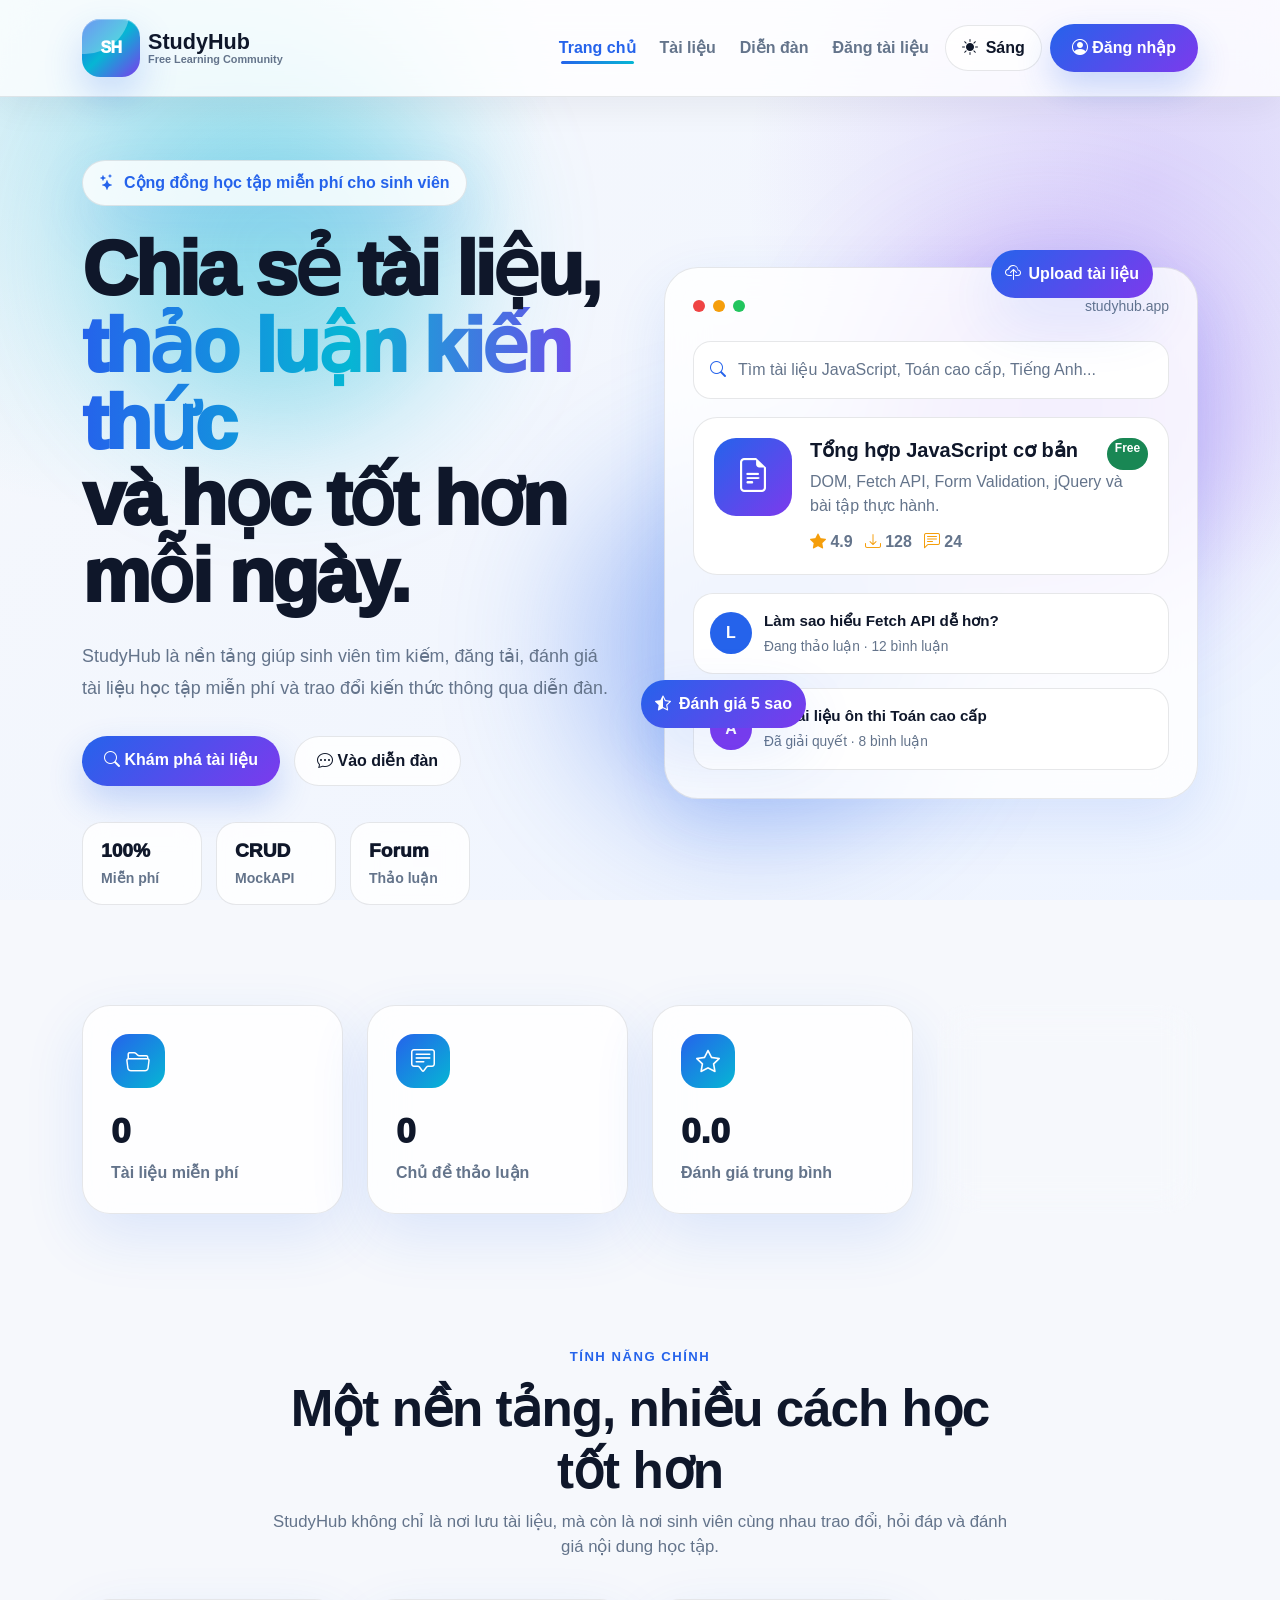
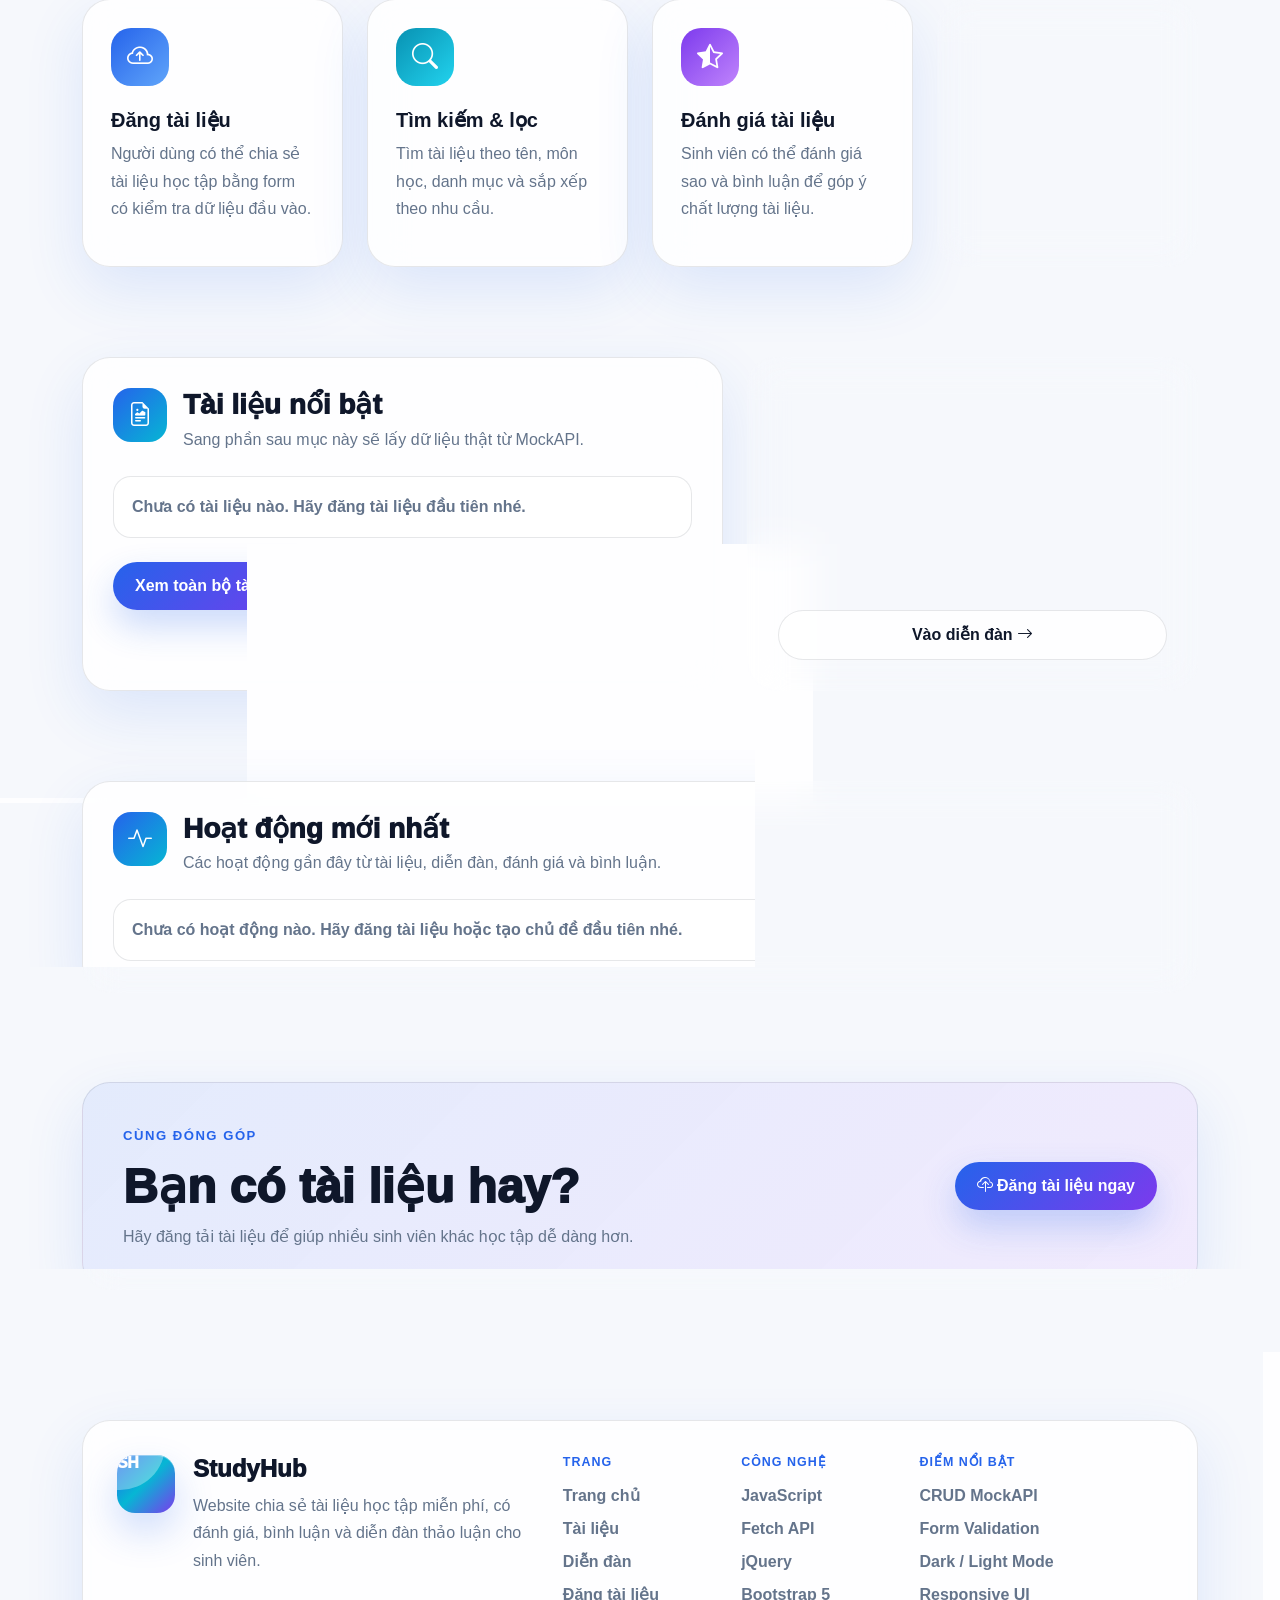
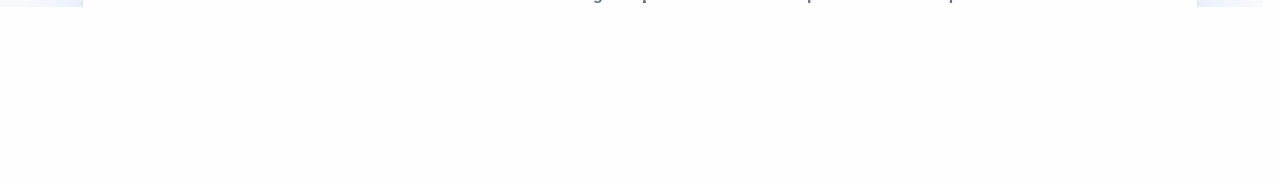
==== commit 5e3058b4: "bài làm lần 1 đã test qua cần test lại" ====
--- a/index.html
+++ b/index.html
@@ -1,531 +1,558 @@
-﻿<!doctype html>
+<!doctype html>
 <html lang="vi">
   <head>
     <meta charset="UTF-8" />
     <meta name="viewport" content="width=device-width, initial-scale=1.0" />
-    <title>StudyNote - Kho tài liệu học tập</title>
-
+    <title>StudyHub - Chia sẻ tài liệu học tập miễn phí</title>
+
+    <!-- Bootstrap 5 -->
     <link
-      href="https://cdn.jsdelivr.net/npm/bootstrap@5.3.0/dist/css/bootstrap.min.css"
+      href="https://cdn.jsdelivr.net/npm/bootstrap@5.3.3/dist/css/bootstrap.min.css"
       rel="stylesheet"
     />
+
+    <!-- Bootstrap Icons -->
     <link
+      href="https://cdn.jsdelivr.net/npm/bootstrap-icons@1.11.3/font/bootstrap-icons.css"
       rel="stylesheet"
-      href="https://cdn.jsdelivr.net/npm/bootstrap-icons@1.11.0/font/bootstrap-icons.css"
     />
-    <link rel="stylesheet" href="./CSS/index.css" />
+
+    <!-- CSS riêng -->
+    <link rel="stylesheet" href="./assets/css/base.css" />
+    <link rel="stylesheet" href="./assets/css/components.css" />
+    <link rel="stylesheet" href="./assets/css/home.css" />
+    <link rel="stylesheet" href="./assets/css/responsive.css" />
   </head>
+
   <body>
-    <nav class="navbar navbar-expand-lg navbar-light navbar-sticky" id="navbar">
-      <div class="container-fluid px-4">
-        <a class="navbar-brand" href="./index.html">
-          <span class="brand-mark"><i class="bi bi-mortarboard-fill"></i></span>
-          <span class="brand-copy">
-            <span class="brand-text">StudyNote</span>
-            <small>Kho tài liệu trường học</small>
+    <!-- BACKGROUND DECOR -->
+    <div class="app-bg">
+      <div class="blur-circle blur-1"></div>
+      <div class="blur-circle blur-2"></div>
+      <div class="blur-circle blur-3"></div>
+    </div>
+
+    <!-- NAVBAR -->
+    <nav class="navbar navbar-expand-lg fixed-top study-navbar">
+      <div class="container">
+        <a
+          class="navbar-brand d-flex align-items-center gap-2"
+          href="./index.html"
+        >
+          <span class="studyhub-logo">
+            <span class="logo-mark">SH</span>
+          </span>
+
+          <span class="brand-text">
+            StudyHub
+            <small>Free Learning Community</small>
           </span>
         </a>
 
         <button
-          class="navbar-toggler"
+          class="navbar-toggler custom-toggler"
           type="button"
           data-bs-toggle="collapse"
-          data-bs-target="#navbarContent"
-          aria-controls="navbarContent"
-          aria-expanded="false"
-          aria-label="Mở menu"
+          data-bs-target="#mainNavbar"
         >
-          <span class="navbar-toggler-icon"></span>
+          <i class="bi bi-list"></i>
         </button>
 
-        <div class="collapse navbar-collapse" id="navbarContent">
-          <div class="search-container mx-auto">
-            <div class="input-group">
-              <span class="input-group-text">
-                <i class="bi bi-search"></i>
-              </span>
-              <input
-                type="text"
-                class="form-control"
-                placeholder="Tìm tài liệu, đề thi, slide, ghi chú..."
-              />
-            </div>
-          </div>
-
-          <ul class="navbar-nav ms-auto">
+        <div class="collapse navbar-collapse" id="mainNavbar">
+          <ul class="navbar-nav ms-auto align-items-lg-center gap-lg-2">
             <li class="nav-item">
               <a class="nav-link active" href="./index.html">Trang chủ</a>
             </li>
+
             <li class="nav-item">
-              <a class="nav-link" href="./yeuthich.html">Yêu thích</a>
-            </li>
+              <a class="nav-link" href="./documents.html">Tài liệu</a>
+            </li>
+
             <li class="nav-item">
-              <a class="nav-link" href="./khoahoc.html">Tài liệu của tôi</a>
-            </li>
+              <a class="nav-link" href="./forum.html">Diễn đàn</a>
+            </li>
+
             <li class="nav-item">
-              <a class="nav-link" href="lienhe.html">Liên hệ</a>
+              <a class="nav-link" href="./upload.html">Đăng tài liệu</a>
+            </li>
+
+            <li class="nav-item">
+              <button id="themeToggle" class="theme-toggle" type="button">
+                <i id="themeIcon" class="bi bi-moon-stars-fill"></i>
+                <span id="themeText">Tối</span>
+              </button>
+            </li>
+            <li class="nav-item" id="guestNavItem">
+              <a class="btn btn-primary-soft" href="./login.html">
+                <i class="bi bi-person-circle"></i>
+                Đăng nhập
+              </a>
+            </li>
+
+            <li class="nav-item dropdown d-none" id="userNavItem">
+              <button
+                class="user-menu-btn dropdown-toggle"
+                type="button"
+                data-bs-toggle="dropdown"
+                aria-expanded="false"
+              >
+                <img id="navbarUserAvatar" src="" alt="Avatar" />
+                <span id="navbarUserName">User</span>
+              </button>
+
+              <ul class="dropdown-menu dropdown-menu-end user-dropdown">
+                <li>
+                  <a class="dropdown-item" href="./profile.html">
+                    <i class="bi bi-person"></i>
+                    Trang cá nhân
+                  </a>
+                </li>
+
+                <li>
+                  <a class="dropdown-item" href="./upload.html">
+                    <i class="bi bi-cloud-upload"></i>
+                    Đăng tài liệu
+                  </a>
+                </li>
+
+                <li><hr class="dropdown-divider" /></li>
+
+                <li>
+                  <button
+                    class="dropdown-item text-danger"
+                    id="logoutBtn"
+                    type="button"
+                  >
+                    <i class="bi bi-box-arrow-right"></i>
+                    Đăng xuất
+                  </button>
+                </li>
+              </ul>
             </li>
           </ul>
-
-          <div class="nav-icons ms-3">
-            <a href="./yeuthich.html" class="icon-link" title="Yêu thích">
-              <i class="bi bi-heart"></i>
-            </a>
-            <a href="#" class="icon-link" title="Thông báo">
-              <i class="bi bi-bell"></i>
-            </a>
-            <button
-              class="btn btn-danger btn-sm rounded-pill px-3"
-              onclick="handleLogout()"
-            >
-              <i class="bi bi-box-arrow-right me-1"></i> Đăng xuất
-            </button>
-            <button
-              class="btn btn-primary btn-sm rounded-pill px-3"
-              id="user_info"
-            >
-              <i class="bi bi-person-circle me-1"></i> Người dùng
-            </button>
-          </div>
         </div>
       </div>
     </nav>
 
-    <main class="app-shell">
-      <section class="hero-section">
-        <div class="container-fluid px-4">
-          <div class="hero-panel">
-            <div class="hero-content fade-in">
-              <div class="eyebrow">
-                <i class="bi bi-stars"></i>
-                Nền tảng chia sẻ tài liệu nội bộ
-              </div>
-              <h1 class="hero-title">
-                Chia sẻ tài liệu học tập trong trường, nhanh và đáng tin cậy
-              </h1>
-          
-              <div class="hero-actions">
-                <a href="#documents" class="btn btn-primary rounded-pill px-4">
-                  <i class="bi bi-compass me-2"></i>Khám phá tài liệu
-                </a>
-                <a
-                  href="./khoahoc.html"
-                  class="btn btn-light rounded-pill px-4"
-                >
-                  <i class="bi bi-cloud-arrow-up me-2"></i>Tải lên
-                </a>
-              </div>
-            </div>
-
-            <div class="hero-visual fade-in">
-              <div class="hero-stat-card">
-                <span>12.486</span>
-                <p>Tài liệu đã được cộng đồng xác thực</p>
-              </div>
-              <div class="hero-doc-stack">
-                <div class="doc-sheet doc-sheet-green">
-                  <span>PDF</span>
-                  <strong>Đề thi HK2</strong>
-                </div>
-                <div class="doc-sheet doc-sheet-cyan">
-                  <span>PPT</span>
-                  <strong>Slide bài giảng</strong>
-                </div>
-                <div class="doc-sheet doc-sheet-amber">
-                  <span>DOC</span>
-                  <strong>Ghi chú học tập</strong>
-                </div>
-              </div>
-            </div>
-          </div>
-        </div>
-      </section>
-
-      <section class="quick-stats">
-        <div class="container-fluid px-4">
-          <div class="stats-grid">
-            <article class="stat-item">
-              <i class="bi bi-file-earmark-check"></i>
+    <!-- HERO -->
+    <header class="hero-section">
+      <div class="container">
+        <div class="row align-items-center g-5">
+          <div class="col-lg-6">
+            <div class="hero-badge">
+              <i class="bi bi-stars"></i>
+              Cộng đồng học tập miễn phí cho sinh viên
+            </div>
+
+            <h1 class="hero-title">
+              Chia sẻ tài liệu,
+              <span>thảo luận kiến thức</span>
+              và học tốt hơn mỗi ngày.
+            </h1>
+
+            <p class="hero-desc">
+              StudyHub là nền tảng giúp sinh viên tìm kiếm, đăng tải, đánh giá
+              tài liệu học tập miễn phí và trao đổi kiến thức thông qua diễn
+              đàn.
+            </p>
+
+            <div class="hero-actions">
+              <a href="./documents.html" class="btn btn-main">
+                <i class="bi bi-search"></i>
+                Khám phá tài liệu
+              </a>
+
+              <a href="./forum.html" class="btn btn-ghost">
+                <i class="bi bi-chat-dots"></i>
+                Vào diễn đàn
+              </a>
+            </div>
+
+            <div class="hero-trust">
               <div>
-                <strong>Đã duyệt</strong>
-                <span>Tài liệu sạch, rõ nguồn</span>
-              </div>
-            </article>
-            <article class="stat-item">
-              <i class="bi bi-lightning-charge"></i>
+                <strong>100%</strong>
+                <span>Miễn phí</span>
+              </div>
+
               <div>
-                <strong>Tải nhanh</strong>
-                <span>Lưu tài liệu yêu thích</span>
-              </div>
-            </article>
-            <article class="stat-item">
+                <strong>CRUD</strong>
+                <span>MockAPI</span>
+              </div>
+
+              <div>
+                <strong>Forum</strong>
+                <span>Thảo luận</span>
+              </div>
+            </div>
+          </div>
+
+          <div class="col-lg-6">
+            <div class="hero-preview">
+              <div class="preview-header">
+                <div class="preview-dots">
+                  <span></span>
+                  <span></span>
+                  <span></span>
+                </div>
+
+                <small>studyhub.app</small>
+              </div>
+
+              <div class="preview-search">
+                <i class="bi bi-search"></i>
+                <span>Tìm tài liệu JavaScript, Toán cao cấp, Tiếng Anh...</span>
+              </div>
+
+              <div class="preview-document-card">
+                <div class="doc-cover">
+                  <i class="bi bi-file-earmark-text"></i>
+                </div>
+
+                <div class="flex-grow-1">
+                  <div class="d-flex justify-content-between gap-2">
+                    <h5>Tổng hợp JavaScript cơ bản</h5>
+                    <span class="badge rounded-pill text-bg-success">Free</span>
+                  </div>
+
+                  <p>
+                    DOM, Fetch API, Form Validation, jQuery và bài tập thực
+                    hành.
+                  </p>
+
+                  <div class="doc-meta">
+                    <span>
+                      <i class="bi bi-star-fill"></i>
+                      4.9
+                    </span>
+
+                    <span>
+                      <i class="bi bi-download"></i>
+                      128
+                    </span>
+
+                    <span>
+                      <i class="bi bi-chat-left-text"></i>
+                      24
+                    </span>
+                  </div>
+                </div>
+              </div>
+
+              <div class="preview-forum">
+                <div class="forum-line">
+                  <span class="forum-avatar">L</span>
+                  <div>
+                    <strong>Làm sao hiểu Fetch API dễ hơn?</strong>
+                    <p>Đang thảo luận · 12 bình luận</p>
+                  </div>
+                </div>
+
+                <div class="forum-line">
+                  <span class="forum-avatar avatar-purple">A</span>
+                  <div>
+                    <strong>Xin tài liệu ôn thi Toán cao cấp</strong>
+                    <p>Đã giải quyết · 8 bình luận</p>
+                  </div>
+                </div>
+              </div>
+
+              <div class="floating-note note-1">
+                <i class="bi bi-cloud-upload"></i>
+                Upload tài liệu
+              </div>
+
+              <div class="floating-note note-2">
+                <i class="bi bi-star-half"></i>
+                Đánh giá 5 sao
+              </div>
+            </div>
+          </div>
+        </div>
+      </div>
+    </header>
+
+    <!-- STATS -->
+    <section class="stats-section">
+      <div class="container">
+        <div class="row g-4">
+          <div class="col-6 col-lg-3">
+            <div class="stat-card">
+              <i class="bi bi-folder2-open"></i>
+              <h3 id="homeTotalDocuments">0</h3>
+              <p>Tài liệu miễn phí</p>
+            </div>
+          </div>
+
+          <div class="col-6 col-lg-3">
+            <div class="stat-card">
               <i class="bi bi-chat-square-text"></i>
-              <div>
-                <strong>Thảo luận</strong>
-                <span>Học cùng cộng đồng</span>
-              </div>
-            </article>
-            <article class="stat-item">
-              <i class="bi bi-shield-check"></i>
-              <div>
-                <strong>MockAPI</strong>
-                <span>Dữ liệu cập nhật từ động</span>
-              </div>
-            </article>
-          </div>
-        </div>
-      </section>
-
-      <section class="courses-section" id="documents">
-        <div class="container-fluid px-4">
-          <div class="study-layout">
-            <aside class="sidebar-filter glass-morphism">
-              <div class="sidebar-head">
+              <h3 id="homeTotalTopics">0</h3>
+              <p>Chủ đề thảo luận</p>
+            </div>
+          </div>
+
+          <div class="col-6 col-lg-3">
+            <div class="stat-card">
+              <i class="bi bi-star"></i>
+              <h3 id="homeAverageRating">0.0</h3>
+              <p>Đánh giá trung bình</p>
+            </div>
+          </div>
+
+          <div class="col-6 col-lg-3">
+            <div class="stat-card">
+              <i class="bi bi-people"></i>
+              <h3 id="homeTotalUsers">0</h3>
+              <p>Sinh viên tham gia</p>
+            </div>
+          </div>
+        </div>
+      </div>
+    </section>
+
+    <!-- FEATURES -->
+    <section class="section-padding">
+      <div class="container">
+        <div class="section-heading text-center">
+          <span class="section-kicker">Tính năng chính</span>
+          <h2>Một nền tảng, nhiều cách học tốt hơn</h2>
+          <p>
+            StudyHub không chỉ là nơi lưu tài liệu, mà còn là nơi sinh viên cùng
+            nhau trao đổi, hỏi đáp và đánh giá nội dung học tập.
+          </p>
+        </div>
+
+        <div class="row g-4 mt-3">
+          <div class="col-md-6 col-lg-3">
+            <div class="feature-card">
+              <div class="feature-icon blue">
+                <i class="bi bi-cloud-arrow-up"></i>
+              </div>
+              <h5>Đăng tài liệu</h5>
+              <p>
+                Người dùng có thể chia sẻ tài liệu học tập bằng form có kiểm tra
+                dữ liệu đầu vào.
+              </p>
+            </div>
+          </div>
+
+          <div class="col-md-6 col-lg-3">
+            <div class="feature-card">
+              <div class="feature-icon cyan">
+                <i class="bi bi-search"></i>
+              </div>
+              <h5>Tìm kiếm & lọc</h5>
+              <p>
+                Tìm tài liệu theo tên, môn học, danh mục và sắp xếp theo nhu
+                cầu.
+              </p>
+            </div>
+          </div>
+
+          <div class="col-md-6 col-lg-3">
+            <div class="feature-card">
+              <div class="feature-icon purple">
+                <i class="bi bi-star-half"></i>
+              </div>
+              <h5>Đánh giá tài liệu</h5>
+              <p>
+                Sinh viên có thể đánh giá sao và bình luận để góp ý chất lượng
+                tài liệu.
+              </p>
+            </div>
+          </div>
+
+          <div class="col-md-6 col-lg-3">
+            <div class="feature-card">
+              <div class="feature-icon green">
+                <i class="bi bi-chat-dots"></i>
+              </div>
+              <h5>Diễn đàn học tập</h5>
+              <p>
+                Tạo chủ đề hỏi đáp, thảo luận bài tập và trao đổi kinh nghiệm
+                học.
+              </p>
+            </div>
+          </div>
+        </div>
+      </div>
+    </section>
+
+    <!-- HOME SPLIT -->
+    <section class="section-padding pt-0">
+      <div class="container">
+        <div class="row g-4">
+          <div class="col-lg-7">
+            <div class="content-panel">
+              <div class="panel-title">
+                <span>
+                  <i class="bi bi-file-earmark-richtext"></i>
+                </span>
                 <div>
-                  <span class="eyebrow compact">Bộ lọc</span>
-                  <h5 class="sidebar-title">
-                    <i class="bi bi-funnel me-2"></i>Tinh chỉnh tài liệu
-                  </h5>
-                </div>
-                <i class="bi bi-sliders"></i>
-              </div>
-
-              <div class="filter-group">
-                <h6 class="filter-label">Năm học</h6>
-                <div class="form-check">
-                  <input
-                    class="form-check-input"
-                    type="checkbox"
-                    id="year2024"
-                    checked
-                  />
-                  <label class="form-check-label" for="year2024"
-                    >2024 - 2025</label
-                  >
-                </div>
-                <div class="form-check">
-                  <input
-                    class="form-check-input"
-                    type="checkbox"
-                    id="year2023"
-                  />
-                  <label class="form-check-label" for="year2023"
-                    >2023 - 2024</label
-                  >
-                </div>
-                <div class="form-check">
-                  <input
-                    class="form-check-input"
-                    type="checkbox"
-                    id="year2022"
-                  />
-                  <label class="form-check-label" for="year2022"
-                    >2022 - 2023</label
-                  >
-                </div>
-              </div>
-
-              <div class="filter-group">
-                <h6 class="filter-label">Học kỳ</h6>
-                <div class="form-check">
-                  <input
-                    class="form-check-input"
-                    type="checkbox"
-                    id="semester1"
-                    checked
-                  />
-                  <label class="form-check-label" for="semester1"
-                    >Học kỳ 1</label
-                  >
-                </div>
-                <div class="form-check">
-                  <input
-                    class="form-check-input"
-                    type="checkbox"
-                    id="semester2"
-                  />
-                  <label class="form-check-label" for="semester2"
-                    >Học kỳ 2</label
-                  >
-                </div>
-                <div class="form-check">
-                  <input
-                    class="form-check-input"
-                    type="checkbox"
-                    id="semester3"
-                  />
-                  <label class="form-check-label" for="semester3"
-                    >Học kỳ hè</label
-                  >
-                </div>
-              </div>
-
-              <div class="filter-group">
-                <h6 class="filter-label">Danh mục</h6>
-                <div class="form-check">
-                  <input
-                    class="form-check-input"
-                    type="checkbox"
-                    id="category1"
-                    checked
-                  />
-                  <label class="form-check-label" for="category1"
-                    >Lập trình Web</label
-                  >
-                </div>
-                <div class="form-check">
-                  <input
-                    class="form-check-input"
-                    type="checkbox"
-                    id="category2"
-                  />
-                  <label class="form-check-label" for="category2"
-                    >Mobile App</label
-                  >
-                </div>
-                <div class="form-check">
-                  <input
-                    class="form-check-input"
-                    type="checkbox"
-                    id="category3"
-                  />
-                  <label class="form-check-label" for="category3"
-                    >Data Science</label
-                  >
-                </div>
-                <div class="form-check">
-                  <input
-                    class="form-check-input"
-                    type="checkbox"
-                    id="category4"
-                  />
-                  <label class="form-check-label" for="category4"
-                    >UI/UX Design</label
-                  >
-                </div>
-                <div class="form-check">
-                  <input
-                    class="form-check-input"
-                    type="checkbox"
-                    id="category5"
-                  />
-                  <label class="form-check-label" for="category5"
-                    >Cloud Computing</label
-                  >
-                </div>
-              </div>
-
-              <button class="btn btn-outline-secondary w-100 rounded-pill mt-2">
-                <i class="bi bi-arrow-clockwise me-2"></i>Làm mới
-              </button>
-            </aside>
-
-            <section class="documents-area">
-              <div class="section-heading">
+                  <h3>Tài liệu nổi bật</h3>
+                  <p>Sang phần sau mục này sẽ lấy dữ liệu thật từ MockAPI.</p>
+                </div>
+              </div>
+
+              <div id="homeFeaturedDocuments" class="demo-list">
+                <div class="home-loading-line">
+                  <span class="spinner-border spinner-border-sm"></span>
+                  Đang tải tài liệu nổi bật...
+                </div>
+              </div>
+              <a href="./documents.html" class="btn btn-main mt-4">
+                Xem toàn bộ tài liệu
+                <i class="bi bi-arrow-right"></i>
+              </a>
+            </div>
+          </div>
+
+          <div class="col-lg-5">
+            <div class="content-panel forum-panel">
+              <div class="panel-title">
+                <span>
+                  <i class="bi bi-chat-left-dots"></i>
+                </span>
                 <div>
-                  <span class="eyebrow compact">Tài liệu nổi bật</span>
-                  <h3 class="section-title">Các tài liệu phổ biến</h3>
-                  
-                </div>
-                <div class="view-switcher">
-                  <button class="active" type="button">
-                    <i class="bi bi-grid-3x3-gap"></i>
-                  </button>
-                  <button type="button"><i class="bi bi-list-ul"></i></button>
-                </div>
-              </div>
-
-              <div class="topic-chips">
-                <span class="active">Tất cả</span>
-                <span>Đề thi</span>
-                <span>Bài giảng</span>
-                <span>Ghi chú</span>
-                <span>Có đáp án</span>
-              </div>
-
-              <div class="row g-4 mb-5" id="coursesGrid"></div>
-            </section>
-
-            <aside class="right-rail">
-              <div class="upload-panel">
-                <div class="upload-icon">
-                  <i class="bi bi-cloud-arrow-up"></i>
-                </div>
-                <strong>Tải lên nhanh</strong>
-                <p>
-                  Đưa tài liệu của bạn vào kho chia sẻ và chờ duyệt từ quản trị
-                  viên.
-                </p>
-                <a
-                  href="./khoahoc.html"
-                  class="btn btn-primary rounded-pill w-100"
-                >
-                  Chọn tài liệu
-                </a>
-              </div>
-
-              <div class="rail-card">
-                <h5>Người đóng góp nổi bật</h5>
-                <div class="contributor">
-                  <span>MP</span>
-                  <div>
-                    <strong>Minh Phương</strong>
-                    <small>128 tài liệu đã duyệt</small>
-                  </div>
-                </div>
-                <div class="contributor">
-                  <span class="coral">HT</span>
-                  <div>
-                    <strong>Hữu Trí</strong>
-                    <small>92 bộ đề có đáp án</small>
-                  </div>
-                </div>
-                <div class="contributor">
-                  <span class="cyan">LA</span>
-                  <div>
-                    <strong>Lan Anh</strong>
-                    <small>74 slide bài giảng</small>
-                  </div>
-                </div>
-              </div>
-
-              <div class="ai-panel">
-                <h5>Trợ lý học tập AI</h5>
-                <p>
-                  Tóm tắt tài liệu, tạo câu hỏi luyện tập và gợi ý lộ trình ôn
-                  thi.
-                </p>
-                <div class="ai-tags">
-                  <span>Tóm tắt</span>
-                  <span>Quiz</span>
-                  <span>Ôn thi</span>
-                </div>
-              </div>
-            </aside>
-          </div>
-        </div>
-      </section>
-    </main>
-    <footer class="footer">
-      <div class="container-fluid px-4">
-        <div class="footer-cta">
+                  <h3>Diễn đàn mới</h3>
+                  <p>Các chủ đề thảo luận sẽ được render bằng API.</p>
+                </div>
+              </div>
+
+              <div id="homeLatestTopics">
+                <div class="home-loading-line">
+                  <span class="spinner-border spinner-border-sm"></span>
+                  Đang tải chủ đề mới...
+                </div>
+              </div>
+
+              <a href="./forum.html" class="btn btn-ghost w-100 mt-4">
+                Vào diễn đàn
+                <i class="bi bi-arrow-right"></i>
+              </a>
+            </div>
+          </div>
+        </div>
+      </div>
+    </section>
+    <!-- RECENT ACTIVITY -->
+    <section class="section-padding pt-0">
+      <div class="container">
+        <div class="content-panel activity-panel">
+          <div class="panel-title">
+            <span>
+              <i class="bi bi-activity"></i>
+            </span>
+
+            <div>
+              <h3>Hoạt động mới nhất</h3>
+              <p>
+                Các hoạt động gần đây từ tài liệu, diễn đàn, đánh giá và bình
+                luận.
+              </p>
+            </div>
+          </div>
+
+          <div id="homeRecentActivity" class="activity-list">
+            <div class="home-loading-line">
+              <span class="spinner-border spinner-border-sm"></span>
+              Đang tải hoạt động mới nhất...
+            </div>
+          </div>
+        </div>
+      </div>
+    </section>
+    <!-- CTA -->
+    <section class="section-padding pt-0">
+      <div class="container">
+        <div class="cta-card">
           <div>
-            <span class="footer-kicker">
-              <i class="bi bi-stars"></i>
-              Cộng đồng học tập StudyNote
-            </span>
-            <h3>Luôn có tài liệu tốt cho buổi học tiếp theo</h3>
+            <span class="section-kicker">Cùng đóng góp</span>
+            <h2>Bạn có tài liệu hay?</h2>
             <p>
-              Theo dõi tài liệu mới, bộ đề đã duyệt và các ghi chú nổi bật từ
-              cộng đồng sinh viên.
+              Hãy đăng tải tài liệu để giúp nhiều sinh viên khác học tập dễ dàng
+              hơn.
             </p>
           </div>
-          <form class="footer-subscribe">
-            <label for="footerEmail">Nhận thông báo tài liệu mới</label>
-            <div>
-              <input
-                id="footerEmail"
-                type="email"
-                placeholder="Email của bạn"
-              />
-              <button type="button">
-                <i class="bi bi-send"></i>
-                Đăng ký
-              </button>
-            </div>
-          </form>
-        </div>
-
-        <div class="footer-grid">
-          <div class="footer-brand-panel">
-            <a class="footer-logo" href="./index.html">
-              <span><i class="bi bi-mortarboard-fill"></i></span>
-              <strong>StudyNote</strong>
-            </a>
-            <p class="footer-text">
-              Kho chia sẻ tài liệu học tập hiện đại, giúp sinh viên tìm, lưu,
-              đánh giá và đóng góp tài liệu đáng tin cậy trong trường.
-            </p>
-            <div class="footer-mini-stats">
-              <div>
-                <strong>12k+</strong>
-                <span>Tài liệu</span>
-              </div>
-              <div>
-                <strong>4.9</strong>
-                <span>Đánh giá</span>
-              </div>
-              <div>
-                <strong>24/7</strong>
-                <span>Truy cập</span>
-              </div>
-            </div>
-            <div class="social-links">
-              <a href="#" class="social-icon" aria-label="Facebook"
-                ><i class="bi bi-facebook"></i
-              ></a>
-              <a href="#" class="social-icon" aria-label="Twitter"
-                ><i class="bi bi-twitter-x"></i
-              ></a>
-              <a href="#" class="social-icon" aria-label="Instagram"
-                ><i class="bi bi-instagram"></i
-              ></a>
-              <a href="#" class="social-icon" aria-label="LinkedIn"
-                ><i class="bi bi-linkedin"></i
-              ></a>
-            </div>
-          </div>
-
-          <div>
-            <h6 class="footer-title">Khám phá</h6>
-            <ul class="footer-links">
-              <li><a href="./index.html">Tài liệu mới</a></li>
-              <li><a href="./yeuthich.html">Tài liệu yêu thích</a></li>
-              <li><a href="./khoahoc.html">Tài liệu của tôi</a></li>
-              <li><a href="#">Bộ đề nổi bật</a></li>
-            </ul>
-          </div>
-
-          <div>
-            <h6 class="footer-title">Danh mục</h6>
-            <ul class="footer-links">
-              <li><a href="#">Lập trình Web</a></li>
-              <li><a href="#">Mobile App</a></li>
-              <li><a href="#">Data Science</a></li>
-              <li><a href="#">UI/UX Design</a></li>
-            </ul>
-          </div>
-
-          <div>
-            <h6 class="footer-title">Hỗ trợ</h6>
-            <ul class="footer-links footer-contact">
-              <li>
-                <i class="bi bi-telephone"></i
-                ><a href="tel:+84123456789">+84 (123) 456-789</a>
-              </li>
-              <li>
-                <i class="bi bi-envelope"></i
-                ><a href="mailto:info@studynote.com">info@studynote.com</a>
-              </li>
-              <li>
-                <i class="bi bi-geo-alt"></i><span>Hà Nội, Việt Nam</span>
-              </li>
-            </ul>
-          </div>
-        </div>
-
-        <div class="footer-bottom">
-          <p>&copy; 2026 StudyNote. Tất cả quyền được bảo lưu.</p>
-          <div>
-            <a href="#">Chính sách bảo mật</a>
-            <a href="#">Điều khoản sử dụng</a>
-            <a href="#">Quy định cộng đồng</a>
+
+          <a href="./upload.html" class="btn btn-main">
+            <i class="bi bi-cloud-upload"></i>
+            Đăng tài liệu ngay
+          </a>
+        </div>
+      </div>
+    </section>
+
+    <!-- FOOTER -->
+    <footer class="study-footer">
+      <div class="container">
+        <div class="footer-card">
+          <div class="row g-4">
+            <div class="col-lg-5">
+              <div class="footer-brand">
+                <span class="studyhub-footer-logo">
+                  <span>SH</span>
+                </span>
+
+                <div>
+                  <h4>StudyHub</h4>
+                  <p>
+                    Website chia sẻ tài liệu học tập miễn phí, có đánh giá, bình
+                    luận và diễn đàn thảo luận cho sinh viên.
+                  </p>
+                </div>
+              </div>
+            </div>
+
+            <div class="col-6 col-lg-2">
+              <h6>Trang</h6>
+              <a href="./index.html">Trang chủ</a>
+              <a href="./documents.html">Tài liệu</a>
+              <a href="./forum.html">Diễn đàn</a>
+              <a href="./upload.html">Đăng tài liệu</a>
+            </div>
+
+            <div class="col-6 col-lg-2">
+              <h6>Công nghệ</h6>
+              <span>JavaScript</span>
+              <span>Fetch API</span>
+              <span>jQuery</span>
+              <span>Bootstrap 5</span>
+            </div>
+
+            <div class="col-lg-3">
+              <h6>Điểm nổi bật</h6>
+              <span>CRUD MockAPI</span>
+              <span>Form Validation</span>
+              <span>Dark / Light Mode</span>
+              <span>Responsive UI</span>
+            </div>
+          </div>
+
+          <div class="footer-bottom">
+            <p>© 2026 StudyHub · Front-end Assignment</p>
+            <p>Made for learning, sharing and discussion.</p>
           </div>
         </div>
       </div>
     </footer>
 
-    <script src="https://cdn.jsdelivr.net/npm/bootstrap@5.3.0/dist/js/bootstrap.bundle.min.js"></script>
-    <script src="./JavaScript/MAIN_JS/main.js"></script>
+    <!-- Back to top -->
+    <button id="backToTop" class="back-to-top" type="button">
+      <i class="bi bi-arrow-up"></i>
+    </button>
+
+    <!-- jQuery -->
+    <script src="https://code.jquery.com/jquery-3.7.1.min.js"></script>
+
+    <!-- Bootstrap JS -->
+    <script src="https://cdn.jsdelivr.net/npm/bootstrap@5.3.3/dist/js/bootstrap.bundle.min.js"></script>
+
+    <!-- JS riêng -->
+    <script src="./assets/js/config.js"></script>
+    <script src="./assets/js/api.js"></script>
+    <script src="./assets/js/auth.js"></script>
+    <script src="./assets/js/ui.js"></script>
+    <script src="./assets/js/main.js"></script>
   </body>
 </html>
--- a/assets/css/base.css
+++ b/assets/css/base.css
@@ -0,0 +1,153 @@
+/* ===============================
+   BASE STYLE
+================================ */
+:root {
+    --primary: #2563eb;
+    --primary-dark: #1d4ed8;
+    --secondary: #7c3aed;
+    --accent: #06b6d4;
+    --success: #16a34a;
+    --warning: #f59e0b;
+    --danger: #ef4444;
+
+    --bg: #f6f8fc;
+    --bg-soft: #eef4ff;
+    --card: rgba(255, 255, 255, 0.82);
+    --card-solid: #ffffff;
+
+    --text: #0f172a;
+    --muted: #64748b;
+    --border: rgba(15, 23, 42, 0.1);
+
+    --shadow: 0 22px 60px rgba(37, 99, 235, 0.12);
+    --radius: 28px;
+}
+
+body[data-theme="dark"] {
+    --bg: #0f172a;
+    --bg-soft: #111c32;
+    --card: rgba(30, 41, 59, 0.78);
+    --card-solid: #1e293b;
+
+    --text: #e5e7eb;
+    --muted: #94a3b8;
+    --border: rgba(226, 232, 240, 0.12);
+
+    --shadow: 0 24px 70px rgba(0, 0, 0, 0.35);
+}
+
+* {
+    box-sizing: border-box;
+}
+
+html {
+    scroll-behavior: smooth;
+}
+
+body {
+    min-height: 100vh;
+    margin: 0;
+    font-family: "Segoe UI", sans-serif;
+    color: var(--text);
+    background: var(--bg);
+    overflow-x: hidden;
+}
+
+a {
+    text-decoration: none;
+}
+
+img {
+    max-width: 100%;
+}
+
+.section-padding {
+    padding: 90px 0;
+}
+
+.section-heading {
+    max-width: 760px;
+    margin: 0 auto;
+}
+
+.section-kicker {
+    display: inline-block;
+    margin-bottom: 12px;
+    color: var(--primary);
+    font-size: 0.82rem;
+    font-weight: 900;
+    letter-spacing: 1.5px;
+    text-transform: uppercase;
+}
+
+.section-heading h2 {
+    font-size: clamp(2rem, 4vw, 3.4rem);
+    font-weight: 900;
+    letter-spacing: -1px;
+}
+
+.section-heading p {
+    color: var(--muted);
+    font-size: 1.05rem;
+}
+
+/* ===============================
+   BACKGROUND
+================================ */
+.app-bg {
+    position: fixed;
+    inset: 0;
+    z-index: -10;
+    overflow: hidden;
+    background:
+        radial-gradient(circle at 10% 10%, rgba(6, 182, 212, 0.2), transparent 30%),
+        radial-gradient(circle at 90% 20%, rgba(124, 58, 237, 0.18), transparent 30%),
+        linear-gradient(135deg, var(--bg), var(--bg-soft));
+}
+
+body[data-theme="dark"] .app-bg {
+    background:
+        radial-gradient(circle at 10% 10%, rgba(6, 182, 212, 0.13), transparent 30%),
+        radial-gradient(circle at 90% 20%, rgba(124, 58, 237, 0.16), transparent 30%),
+        linear-gradient(135deg, #0f172a, #111827 55%, #0b1120);
+}
+
+.blur-circle {
+    position: absolute;
+    width: 360px;
+    height: 360px;
+    border-radius: 50%;
+    filter: blur(70px);
+    opacity: 0.35;
+    animation: floatBlur 8s infinite alternate ease-in-out;
+}
+
+.blur-1 {
+    top: 8%;
+    left: 8%;
+    background: var(--accent);
+}
+
+.blur-2 {
+    top: 28%;
+    right: 4%;
+    background: var(--secondary);
+    animation-delay: 1s;
+}
+
+.blur-3 {
+    bottom: 8%;
+    left: 45%;
+    background: var(--primary);
+    animation-delay: 2s;
+}
+
+@keyframes floatBlur {
+    from {
+        transform: translateY(0) scale(1);
+    }
+
+    to {
+        transform: translateY(-35px) scale(1.08);
+    }
+}
--- a/assets/css/components.css
+++ b/assets/css/components.css
@@ -0,0 +1,739 @@
+/* ===============================
+   NAVBAR
+================================ */
+.study-navbar {
+    padding: 14px 0;
+    background: rgba(255, 255, 255, 0.78);
+    border-bottom: 1px solid var(--border);
+    backdrop-filter: blur(18px);
+    box-shadow: 0 10px 35px rgba(15, 23, 42, 0.06);
+}
+
+body[data-theme="dark"] .study-navbar {
+    background: rgba(15, 23, 42, 0.78);
+}
+
+.brand-logo {
+    width: 46px;
+    height: 46px;
+    display: grid;
+    place-items: center;
+    border-radius: 16px;
+    color: white;
+    font-size: 22px;
+    background: linear-gradient(135deg, var(--primary), var(--secondary));
+    box-shadow: 0 12px 30px rgba(37, 99, 235, 0.28);
+}
+
+.brand-text {
+    display: flex;
+    flex-direction: column;
+    color: var(--text);
+    font-size: 1.35rem;
+    font-weight: 900;
+    line-height: 1.05;
+}
+
+.brand-text small {
+    color: var(--muted);
+    font-size: 0.68rem;
+    font-weight: 700;
+}
+
+.nav-link {
+    position: relative;
+    color: var(--muted) !important;
+    font-weight: 700;
+}
+
+.nav-link:hover,
+.nav-link.active {
+    color: var(--primary) !important;
+}
+
+.nav-link.active::after {
+    content: "";
+    position: absolute;
+    left: 10px;
+    right: 10px;
+    bottom: 4px;
+    height: 3px;
+    border-radius: 999px;
+    background: linear-gradient(90deg, var(--primary), var(--accent));
+}
+
+.custom-toggler {
+    border: 0;
+    color: var(--text);
+    font-size: 1.7rem;
+}
+
+.custom-toggler:focus {
+    box-shadow: none;
+}
+
+/* ===============================
+   BUTTONS
+================================ */
+.btn-main,
+.btn-primary-soft {
+    border: 0;
+    border-radius: 999px;
+    padding: 12px 22px;
+    color: white;
+    font-weight: 800;
+    background: linear-gradient(135deg, var(--primary), var(--secondary));
+    box-shadow: 0 16px 35px rgba(37, 99, 235, 0.24);
+    transition: 0.25s;
+}
+
+.btn-main:hover,
+.btn-primary-soft:hover {
+    color: white;
+    transform: translateY(-3px);
+    box-shadow: 0 22px 45px rgba(37, 99, 235, 0.34);
+}
+
+.btn-ghost {
+    border: 1px solid var(--border);
+    border-radius: 999px;
+    padding: 12px 22px;
+    color: var(--text);
+    font-weight: 800;
+    background: var(--card);
+    backdrop-filter: blur(12px);
+    transition: 0.25s;
+}
+
+.btn-ghost:hover {
+    color: var(--primary);
+    transform: translateY(-3px);
+    border-color: rgba(37, 99, 235, 0.25);
+}
+
+/* ===============================
+   THEME TOGGLE
+================================ */
+.theme-toggle {
+    border: 1px solid var(--border);
+    border-radius: 999px;
+    padding: 10px 16px;
+    color: var(--text);
+    background: var(--card);
+    display: flex;
+    align-items: center;
+    gap: 8px;
+    font-weight: 800;
+    transition: 0.25s;
+}
+
+.theme-toggle:hover {
+    color: white;
+    background: linear-gradient(135deg, var(--primary), var(--secondary));
+    transform: translateY(-3px);
+}
+
+/* ===============================
+   CARDS
+================================ */
+.stat-card,
+.feature-card,
+.content-panel,
+.cta-card,
+.footer-card {
+    background: var(--card);
+    border: 1px solid var(--border);
+    border-radius: var(--radius);
+    box-shadow: var(--shadow);
+    backdrop-filter: blur(18px);
+}
+
+.stat-card {
+    padding: 28px;
+    transition: 0.25s;
+}
+
+.stat-card:hover {
+    transform: translateY(-7px);
+}
+
+.stat-card i {
+    width: 54px;
+    height: 54px;
+    display: grid;
+    place-items: center;
+    border-radius: 18px;
+    color: white;
+    font-size: 24px;
+    background: linear-gradient(135deg, var(--primary), var(--accent));
+}
+
+.stat-card h3 {
+    margin-top: 22px;
+    font-size: 2.2rem;
+    font-weight: 950;
+}
+
+.stat-card p {
+    margin: 0;
+    color: var(--muted);
+    font-weight: 600;
+}
+
+.feature-card {
+    height: 100%;
+    padding: 28px;
+    transition: 0.25s;
+}
+
+.feature-card:hover {
+    transform: translateY(-8px);
+}
+
+.feature-icon {
+    width: 58px;
+    height: 58px;
+    display: grid;
+    place-items: center;
+    margin-bottom: 22px;
+    border-radius: 20px;
+    color: white;
+    font-size: 26px;
+}
+
+.feature-icon.blue {
+    background: linear-gradient(135deg, #2563eb, #60a5fa);
+}
+
+.feature-icon.cyan {
+    background: linear-gradient(135deg, #0891b2, #22d3ee);
+}
+
+.feature-icon.purple {
+    background: linear-gradient(135deg, #7c3aed, #c084fc);
+}
+
+.feature-icon.green {
+    background: linear-gradient(135deg, #16a34a, #4ade80);
+}
+
+.feature-card h5 {
+    font-weight: 900;
+}
+
+.feature-card p {
+    color: var(--muted);
+    line-height: 1.7;
+}
+
+/* ===============================
+   FOOTER
+================================ */
+.study-footer {
+    padding: 40px 0 60px;
+}
+
+.footer-card {
+    padding: 34px;
+}
+
+.footer-brand {
+    display: flex;
+    gap: 18px;
+    align-items: flex-start;
+}
+
+.footer-brand .studyhub-logo {
+    margin-top: 4px;
+}
+
+.footer-brand h4 {
+    font-weight: 950;
+    margin-bottom: 8px;
+}
+
+.footer-brand p {
+    color: var(--muted);
+    margin: 0;
+    line-height: 1.7;
+}
+
+.footer-card h6 {
+    color: var(--primary);
+    font-weight: 900;
+    text-transform: uppercase;
+    letter-spacing: 1px;
+    font-size: 0.78rem;
+    margin-bottom: 14px;
+}
+
+.footer-card a,
+.footer-card span {
+    display: block;
+    color: var(--muted);
+    margin-bottom: 9px;
+    font-weight: 600;
+}
+
+.footer-card a:hover {
+    color: var(--primary);
+}
+
+.footer-bottom {
+    display: flex;
+    justify-content: space-between;
+    gap: 20px;
+    margin-top: 28px;
+    padding-top: 20px;
+    border-top: 1px solid var(--border);
+    flex-wrap: wrap;
+}
+
+.footer-bottom p {
+    color: var(--muted);
+    margin: 0;
+}
+
+/* ===============================
+   BACK TO TOP
+================================ */
+.back-to-top {
+    position: fixed;
+    right: 24px;
+    bottom: 24px;
+    z-index: 99;
+    width: 48px;
+    height: 48px;
+    display: none;
+    place-items: center;
+    border: 0;
+    border-radius: 50%;
+    color: white;
+    background: linear-gradient(135deg, var(--primary), var(--secondary));
+    box-shadow: var(--shadow);
+}
+/* ===============================
+   FIX BACK TO TOP BUTTON
+================================ */
+.back-to-top {
+    position: fixed !important;
+    right: 28px !important;
+    bottom: 28px !important;
+    z-index: 999 !important;
+
+    width: 52px;
+    height: 52px;
+
+    display: none;
+    align-items: center;
+    justify-content: center;
+
+    border: none;
+    border-radius: 50%;
+
+    color: white;
+    font-size: 20px;
+
+    background: linear-gradient(135deg, var(--primary), var(--secondary));
+    box-shadow: 0 18px 40px rgba(37, 99, 235, 0.35);
+
+    cursor: pointer;
+    transition: 0.25s;
+}
+
+.back-to-top:hover {
+    transform: translateY(-5px);
+    box-shadow: 0 24px 55px rgba(37, 99, 235, 0.45);
+}
+
+.back-to-top i {
+    line-height: 1;
+}
+
+/* Mobile cho nút nhỏ lại */
+@media (max-width: 576px) {
+    .back-to-top {
+        right: 18px !important;
+        bottom: 18px !important;
+        width: 46px;
+        height: 46px;
+        font-size: 18px;
+    }
+}
+/* ===============================
+   STUDYHUB LOGO CUSTOM
+================================ */
+.studyhub-logo {
+    position: relative;
+    flex: 0 0 auto;
+
+    width: 54px;
+    height: 54px;
+
+    display: grid;
+    place-items: center;
+
+    border-radius: 18px;
+    color: white;
+
+    background:
+        radial-gradient(circle at 25% 20%, rgba(255, 255, 255, 0.45), transparent 24%),
+        linear-gradient(135deg, var(--primary), var(--accent), var(--secondary));
+
+    box-shadow:
+        0 16px 36px rgba(37, 99, 235, 0.28),
+        inset 0 1px 0 rgba(255, 255, 255, 0.35);
+}
+
+.studyhub-logo::after {
+    content: "";
+    position: absolute;
+    inset: -5px;
+    border-radius: 22px;
+    border: 1px solid rgba(37, 99, 235, 0.18);
+    opacity: 0.9;
+}
+
+.logo-book {
+    font-size: 27px;
+    transform: translate(-3px, 2px);
+}
+
+.logo-chat {
+    position: absolute;
+    right: -6px;
+    bottom: -5px;
+
+    width: 26px;
+    height: 26px;
+
+    display: grid;
+    place-items: center;
+
+    border-radius: 50%;
+    color: white;
+    font-size: 12px;
+
+    background: linear-gradient(135deg, #16a34a, #22c55e);
+    border: 3px solid var(--card-solid);
+
+    box-shadow: 0 10px 22px rgba(22, 163, 74, 0.3);
+}
+
+
+
+.footer-logo .logo-book {
+    font-size: 29px;
+}
+
+.footer-logo .logo-chat {
+    width: 28px;
+    height: 28px;
+}
+
+/* Dark mode border cho icon chat không bị lạc */
+body[data-theme="dark"] .logo-chat {
+    border-color: var(--card-solid);
+}
+/* ===============================
+   STUDYHUB LOGO - CLEAN BRAND
+================================ */
+.studyhub-logo {
+    position: relative;
+    flex: 0 0 auto;
+
+    width: 58px;
+    height: 58px;
+
+    display: grid;
+    place-items: center;
+
+    border-radius: 20px;
+    overflow: hidden;
+
+    background:
+        linear-gradient(135deg, #2563eb 0%, #06b6d4 48%, #7c3aed 100%);
+
+    box-shadow:
+        0 18px 38px rgba(37, 99, 235, 0.28),
+        inset 0 1px 0 rgba(255, 255, 255, 0.35);
+}
+
+/* vệt sáng góc trên */
+.studyhub-logo::before {
+    content: "";
+    position: absolute;
+    width: 90px;
+    height: 90px;
+    top: -52px;
+    left: -40px;
+    border-radius: 50%;
+    background: rgba(255, 255, 255, 0.38);
+}
+
+/* đường gạch giống trang sách */
+.studyhub-logo::after {
+    content: "";
+    position: absolute;
+    right: 9px;
+    bottom: 10px;
+
+    width: 23px;
+    height: 4px;
+
+    border-radius: 999px;
+    background: rgba(255, 255, 255, 0.75);
+}
+
+.logo-mark {
+    position: relative;
+    z-index: 2;
+
+    color: white;
+    font-size: 1.05rem;
+    font-weight: 950;
+    letter-spacing: -1px;
+}
+
+/* Footer logo hơi to hơn chút */
+
+
+/* Dark mode cho logo nổi hơn */
+body[data-theme="dark"] .studyhub-logo {
+    box-shadow:
+        0 18px 42px rgba(6, 182, 212, 0.18),
+        inset 0 1px 0 rgba(255, 255, 255, 0.28);
+}
+/* ===============================
+   FIX FOOTER LOGO
+================================ */
+.studyhub-footer-logo {
+    position: relative;
+    flex: 0 0 auto;
+
+    width: 58px;
+    height: 58px;
+
+    display: grid;
+    place-items: center;
+
+    border-radius: 20px;
+    overflow: hidden;
+
+    color: white;
+    font-size: 1.08rem;
+    font-weight: 950;
+    letter-spacing: -1px;
+
+    background: linear-gradient(135deg, #2563eb 0%, #06b6d4 48%, #7c3aed 100%);
+
+    box-shadow:
+        0 18px 38px rgba(37, 99, 235, 0.22),
+        inset 0 1px 0 rgba(255, 255, 255, 0.35);
+}
+
+.studyhub-footer-logo::before {
+    content: "";
+    position: absolute;
+    width: 86px;
+    height: 86px;
+    top: -54px;
+    left: -38px;
+    border-radius: 50%;
+    background: rgba(255, 255, 255, 0.38);
+}
+
+.studyhub-footer-logo::after {
+    content: "";
+    position: absolute;
+    right: 9px;
+    bottom: 10px;
+    width: 22px;
+    height: 4px;
+    border-radius: 999px;
+    background: rgba(255, 255, 255, 0.75);
+}
+
+.studyhub-footer-logo span {
+    position: relative;
+    z-index: 2;
+}
+
+body[data-theme="dark"] .studyhub-footer-logo {
+    box-shadow:
+        0 18px 42px rgba(6, 182, 212, 0.16),
+        inset 0 1px 0 rgba(255, 255, 255, 0.28);
+}
+/* ===============================
+   FIX STUDYHUB LOGO FINAL
+================================ */
+.studyhub-logo,
+.studyhub-footer-logo {
+    position: relative;
+    flex: 0 0 auto;
+
+    width: 58px;
+    height: 58px;
+
+    display: flex;
+    align-items: center;
+    justify-content: center;
+
+    border-radius: 18px;
+    overflow: hidden;
+
+    background: linear-gradient(135deg, #2563eb 0%, #06b6d4 48%, #7c3aed 100%);
+
+    box-shadow:
+        0 18px 38px rgba(37, 99, 235, 0.22),
+        inset 0 1px 0 rgba(255, 255, 255, 0.35);
+}
+
+.studyhub-logo::before,
+.studyhub-footer-logo::before {
+    content: "";
+    position: absolute;
+    width: 90px;
+    height: 90px;
+    top: -55px;
+    left: -42px;
+    border-radius: 50%;
+    background: rgba(255, 255, 255, 0.32);
+}
+
+/* Xóa cái gạch trắng gây xấu */
+.studyhub-logo::after,
+.studyhub-footer-logo::after {
+    display: none;
+}
+
+.logo-mark,
+.studyhub-footer-logo span {
+    position: relative;
+    z-index: 2;
+
+    color: white;
+    font-size: 1rem;
+    font-weight: 950;
+    letter-spacing: -0.5px;
+
+    line-height: 1;
+    transform: translateY(0);
+}
+/* ===============================
+   USER NAVBAR MENU
+================================ */
+.user-menu-btn {
+    min-height: 46px;
+    display: flex;
+    align-items: center;
+    gap: 10px;
+
+    padding: 6px 14px 6px 7px;
+
+    border: 1px solid var(--border);
+    border-radius: 999px;
+
+    color: var(--text);
+    background: var(--card);
+    backdrop-filter: blur(14px);
+
+    font-weight: 900;
+    transition: 0.25s;
+}
+
+.user-menu-btn:hover {
+    transform: translateY(-2px);
+    border-color: rgba(37, 99, 235, 0.3);
+    box-shadow: 0 14px 32px rgba(37, 99, 235, 0.14);
+}
+
+.user-menu-btn img {
+    width: 34px;
+    height: 34px;
+
+    border-radius: 50%;
+    object-fit: cover;
+
+    border: 2px solid rgba(37, 99, 235, 0.18);
+}
+
+.user-menu-btn span {
+    max-width: 110px;
+    overflow: hidden;
+    white-space: nowrap;
+    text-overflow: ellipsis;
+}
+
+.user-dropdown {
+    padding: 10px;
+    border: 1px solid var(--border);
+    border-radius: 18px;
+    background: var(--card-solid);
+    box-shadow: var(--shadow);
+}
+
+.user-dropdown .dropdown-item {
+    display: flex;
+    align-items: center;
+    gap: 10px;
+
+    padding: 10px 12px;
+    border-radius: 12px;
+
+    color: var(--text);
+    font-weight: 700;
+}
+
+.user-dropdown .dropdown-item:hover {
+    background: rgba(37, 99, 235, 0.08);
+    color: var(--primary);
+}
+
+.user-dropdown .dropdown-item.text-danger:hover {
+    background: rgba(239, 68, 68, 0.08);
+    color: var(--danger) !important;
+}
+/* ===============================
+   FIX STUDYHUB TOAST
+================================ */
+.study-toast {
+    overflow: hidden;
+    border: 1px solid var(--border);
+    border-radius: 18px;
+    background: var(--card-solid);
+    color: var(--text);
+    box-shadow: var(--shadow);
+    backdrop-filter: blur(18px);
+}
+
+.study-toast .toast-header {
+    background: var(--card-solid);
+    color: var(--text);
+    border-bottom: 1px solid var(--border);
+}
+
+.study-toast .toast-body {
+    background: var(--card-solid);
+    color: var(--text);
+    font-weight: 600;
+}
+
+.study-toast .btn-close {
+    filter: none;
+}
+
+body[data-theme="dark"] .study-toast {
+    background: #1e293b;
+    color: #e5e7eb;
+}
+
+body[data-theme="dark"] .study-toast .toast-header,
+body[data-theme="dark"] .study-toast .toast-body {
+    background: #1e293b;
+    color: #e5e7eb;
+}
+
+body[data-theme="dark"] .study-toast .btn-close {
+    filter: invert(1) grayscale(100%);
+}
--- a/assets/css/home.css
+++ b/assets/css/home.css
@@ -0,0 +1,587 @@
+/* ===============================
+   HERO
+================================ */
+.hero-section {
+    padding: 160px 0 80px;
+}
+
+.hero-badge {
+    width: fit-content;
+    display: flex;
+    align-items: center;
+    gap: 9px;
+    padding: 10px 16px;
+    border-radius: 999px;
+    color: var(--primary);
+    background: var(--card);
+    border: 1px solid var(--border);
+    font-weight: 800;
+    margin-bottom: 24px;
+    box-shadow: var(--shadow);
+}
+
+.hero-title {
+    max-width: 720px;
+    font-size: clamp(2.6rem, 6vw, 5.5rem);
+    font-weight: 950;
+    line-height: 1;
+    letter-spacing: -3px;
+}
+
+.hero-title span {
+    display: block;
+    background: linear-gradient(90deg, var(--primary), var(--accent), var(--secondary));
+    -webkit-background-clip: text;
+    -webkit-text-fill-color: transparent;
+}
+
+.hero-desc {
+    max-width: 620px;
+    margin-top: 26px;
+    color: var(--muted);
+    font-size: 1.12rem;
+    line-height: 1.8;
+}
+
+.hero-actions {
+    display: flex;
+    flex-wrap: wrap;
+    gap: 14px;
+    margin-top: 32px;
+}
+
+.hero-trust {
+    display: flex;
+    flex-wrap: wrap;
+    gap: 14px;
+    margin-top: 36px;
+}
+
+.hero-trust div {
+    min-width: 120px;
+    padding: 14px 18px;
+    border: 1px solid var(--border);
+    border-radius: 20px;
+    background: var(--card);
+    backdrop-filter: blur(12px);
+}
+
+.hero-trust strong {
+    display: block;
+    font-size: 1.2rem;
+    font-weight: 950;
+}
+
+.hero-trust span {
+    color: var(--muted);
+    font-size: 0.88rem;
+    font-weight: 600;
+}
+
+/* ===============================
+   HERO PREVIEW
+================================ */
+.hero-preview {
+    position: relative;
+    padding: 28px;
+    border-radius: 34px;
+    background: var(--card);
+    border: 1px solid var(--border);
+    box-shadow: var(--shadow);
+    backdrop-filter: blur(20px);
+}
+
+.preview-header {
+    display: flex;
+    align-items: center;
+    justify-content: space-between;
+    margin-bottom: 24px;
+    color: var(--muted);
+}
+
+.preview-dots {
+    display: flex;
+    gap: 8px;
+}
+
+.preview-dots span {
+    width: 12px;
+    height: 12px;
+    border-radius: 50%;
+}
+
+.preview-dots span:nth-child(1) {
+    background: #ef4444;
+}
+
+.preview-dots span:nth-child(2) {
+    background: #f59e0b;
+}
+
+.preview-dots span:nth-child(3) {
+    background: #22c55e;
+}
+
+.preview-search {
+    display: flex;
+    gap: 12px;
+    align-items: center;
+    padding: 16px;
+    border-radius: 18px;
+    color: var(--muted);
+    background: var(--card-solid);
+    border: 1px solid var(--border);
+    margin-bottom: 18px;
+}
+
+.preview-search i {
+    color: var(--primary);
+}
+
+.preview-document-card {
+    display: flex;
+    gap: 18px;
+    padding: 20px;
+    border-radius: 24px;
+    background: var(--card-solid);
+    border: 1px solid var(--border);
+}
+
+.doc-cover {
+    flex: 0 0 auto;
+    width: 78px;
+    height: 78px;
+    display: grid;
+    place-items: center;
+    border-radius: 22px;
+    color: white;
+    font-size: 34px;
+    background: linear-gradient(135deg, var(--primary), var(--secondary));
+}
+
+.preview-document-card h5 {
+    font-weight: 900;
+    margin-bottom: 8px;
+}
+
+.preview-document-card p {
+    color: var(--muted);
+    margin-bottom: 12px;
+}
+
+.doc-meta {
+    display: flex;
+    flex-wrap: wrap;
+    gap: 12px;
+    color: var(--muted);
+    font-weight: 700;
+}
+
+.doc-meta i {
+    color: var(--warning);
+}
+
+.preview-forum {
+    display: grid;
+    gap: 14px;
+    margin-top: 18px;
+}
+
+.forum-line {
+    display: flex;
+    gap: 12px;
+    align-items: center;
+    padding: 16px;
+    border-radius: 20px;
+    background: var(--card-solid);
+    border: 1px solid var(--border);
+}
+
+.forum-avatar {
+    width: 42px;
+    height: 42px;
+    display: grid;
+    place-items: center;
+    border-radius: 50%;
+    color: white;
+    font-weight: 900;
+    background: var(--primary);
+}
+
+.avatar-purple {
+    background: var(--secondary);
+}
+
+.forum-line strong {
+    display: block;
+    font-size: 0.95rem;
+}
+
+.forum-line p {
+    color: var(--muted);
+    margin: 4px 0 0;
+    font-size: 0.86rem;
+}
+
+.floating-note {
+    position: absolute;
+    display: flex;
+    gap: 8px;
+    align-items: center;
+    padding: 12px 14px;
+    border-radius: 999px;
+    color: white;
+    font-weight: 800;
+    background: linear-gradient(135deg, var(--primary), var(--secondary));
+    box-shadow: var(--shadow);
+    animation: floatNote 3s infinite ease-in-out;
+}
+
+.note-1 {
+    top: -18px;
+    right: 44px;
+}
+
+.note-2 {
+    left: -24px;
+    bottom: 70px;
+    animation-delay: 0.6s;
+}
+
+@keyframes floatNote {
+
+    0%,
+    100% {
+        transform: translateY(0);
+    }
+
+    50% {
+        transform: translateY(-12px);
+    }
+}
+
+/* ===============================
+   STATS
+================================ */
+.stats-section {
+    padding: 20px 0 40px;
+}
+
+/* ===============================
+   HOME CONTENT
+================================ */
+.content-panel {
+    height: 100%;
+    padding: 30px;
+}
+
+.panel-title {
+    display: flex;
+    gap: 16px;
+    align-items: flex-start;
+    margin-bottom: 24px;
+}
+
+.panel-title span {
+    width: 54px;
+    height: 54px;
+    display: grid;
+    place-items: center;
+    border-radius: 18px;
+    color: white;
+    font-size: 24px;
+    background: linear-gradient(135deg, var(--primary), var(--accent));
+}
+
+.panel-title h3 {
+    margin: 0;
+    font-weight: 950;
+}
+
+.panel-title p {
+    color: var(--muted);
+    margin: 6px 0 0;
+}
+
+.demo-list {
+    display: grid;
+    gap: 14px;
+}
+
+.demo-item {
+    display: flex;
+    gap: 14px;
+    align-items: center;
+    padding: 16px;
+    border-radius: 20px;
+    background: var(--card-solid);
+    border: 1px solid var(--border);
+}
+
+.demo-icon {
+    width: 48px;
+    height: 48px;
+    display: grid;
+    place-items: center;
+    border-radius: 16px;
+    color: white;
+    background: linear-gradient(135deg, var(--primary), var(--secondary));
+}
+
+.demo-item h6 {
+    font-weight: 900;
+    margin-bottom: 4px;
+}
+
+.demo-item p {
+    color: var(--muted);
+    margin: 0;
+}
+
+.topic-mini {
+    padding: 18px;
+    border-radius: 20px;
+    background: var(--card-solid);
+    border: 1px solid var(--border);
+    margin-bottom: 14px;
+}
+
+.topic-mini h6 {
+    margin-top: 10px;
+    font-weight: 900;
+}
+
+.topic-mini p {
+    color: var(--muted);
+    margin: 0;
+}
+
+.topic-status {
+    display: inline-block;
+    padding: 6px 10px;
+    border-radius: 999px;
+    font-size: 0.76rem;
+    font-weight: 900;
+}
+
+.topic-status.asking {
+    color: #92400e;
+    background: #fef3c7;
+}
+
+.topic-status.solved {
+    color: #166534;
+    background: #dcfce7;
+}
+
+.topic-status.discuss {
+    color: #1e40af;
+    background: #dbeafe;
+}
+
+/* ===============================
+   CTA
+================================ */
+.cta-card {
+    display: flex;
+    justify-content: space-between;
+    align-items: center;
+    gap: 28px;
+    padding: 40px;
+    background:
+        linear-gradient(135deg, rgba(37, 99, 235, 0.12), rgba(124, 58, 237, 0.1)),
+        var(--card);
+}
+
+.cta-card h2 {
+    font-size: clamp(2rem, 4vw, 3rem);
+    font-weight: 950;
+    margin-bottom: 10px;
+}
+
+.cta-card p {
+    color: var(--muted);
+    margin: 0;
+}
+/* ===============================
+   HOME API RENDER
+================================ */
+.home-loading-line {
+    display: flex;
+    align-items: center;
+    gap: 10px;
+    padding: 18px;
+    border-radius: 18px;
+    color: var(--muted);
+    background: var(--card-solid);
+    border: 1px solid var(--border);
+    font-weight: 700;
+}
+
+.home-doc-thumb {
+    flex: 0 0 auto;
+    width: 58px;
+    height: 58px;
+    overflow: hidden;
+    border-radius: 18px;
+    background: linear-gradient(135deg, var(--primary), var(--secondary));
+}
+
+.home-doc-thumb img {
+    width: 100%;
+    height: 100%;
+    object-fit: cover;
+}
+
+.demo-item {
+    min-width: 0;
+}
+
+.demo-item>div:last-child {
+    min-width: 0;
+}
+
+.demo-item h6,
+.demo-item p {
+    overflow: hidden;
+    text-overflow: ellipsis;
+    white-space: nowrap;
+}
+
+.topic-mini {
+    transition: 0.25s;
+}
+
+.topic-mini:hover,
+.demo-item:hover {
+    transform: translateY(-3px);
+}
+
+.home-empty-mini {
+    padding: 18px;
+    border-radius: 18px;
+    color: var(--muted);
+    background: var(--card-solid);
+    border: 1px solid var(--border);
+    font-weight: 700;
+}
+.demo-item {
+    color: var(--text);
+    text-decoration: none;
+}
+
+.demo-item:hover {
+    color: var(--text);
+}
+/* ===============================
+   HOME RECENT ACTIVITY
+================================ */
+.activity-panel {
+    position: relative;
+    overflow: hidden;
+}
+
+.activity-panel::after {
+    content: "";
+    position: absolute;
+    right: -90px;
+    bottom: -120px;
+    width: 280px;
+    height: 280px;
+    border-radius: 50%;
+    background: radial-gradient(circle, rgba(37, 99, 235, 0.18), transparent 68%);
+    pointer-events: none;
+}
+
+.activity-list {
+    position: relative;
+    z-index: 2;
+    display: grid;
+    gap: 14px;
+}
+
+.activity-item {
+    display: flex;
+    gap: 14px;
+    align-items: flex-start;
+
+    padding: 16px;
+    border-radius: 20px;
+
+    color: var(--text);
+    text-decoration: none;
+
+    background: var(--card-solid);
+    border: 1px solid var(--border);
+
+    transition: 0.25s;
+}
+
+.activity-item:hover {
+    color: var(--text);
+    transform: translateY(-3px);
+    border-color: rgba(37, 99, 235, 0.24);
+}
+
+.activity-icon {
+    flex: 0 0 auto;
+
+    width: 48px;
+    height: 48px;
+
+    display: grid;
+    place-items: center;
+
+    border-radius: 16px;
+    color: white;
+    font-size: 22px;
+}
+
+.activity-icon.document {
+    background: linear-gradient(135deg, #2563eb, #06b6d4);
+}
+
+.activity-icon.topic {
+    background: linear-gradient(135deg, #7c3aed, #c084fc);
+}
+
+.activity-icon.comment {
+    background: linear-gradient(135deg, #16a34a, #22c55e);
+}
+
+.activity-icon.review {
+    background: linear-gradient(135deg, #f59e0b, #f97316);
+}
+
+.activity-content {
+    min-width: 0;
+    flex: 1;
+}
+
+.activity-content h6 {
+    margin-bottom: 5px;
+    font-weight: 950;
+}
+
+.activity-content p {
+    margin-bottom: 0;
+    color: var(--muted);
+    line-height: 1.55;
+}
+
+.activity-time {
+    flex: 0 0 auto;
+    color: var(--muted);
+    font-size: 0.82rem;
+    font-weight: 800;
+}
+
+@media (max-width: 768px) {
+    .activity-item {
+        flex-direction: column;
+    }
+
+    .activity-time {
+        align-self: flex-start;
+    }
+}
--- a/assets/css/responsive.css
+++ b/assets/css/responsive.css
@@ -0,0 +1,79 @@
+/* ===============================
+   RESPONSIVE
+================================ */
+@media (max-width: 992px) {
+    .navbar-collapse {
+        margin-top: 14px;
+        padding: 16px;
+        border-radius: 22px;
+        background: var(--card);
+        border: 1px solid var(--border);
+    }
+
+    .nav-link.active::after {
+        display: none;
+    }
+
+    .hero-section {
+        padding-top: 130px;
+    }
+
+    .floating-note {
+        display: none;
+    }
+
+    .cta-card {
+        align-items: flex-start;
+        flex-direction: column;
+    }
+}
+
+@media (max-width: 768px) {
+    .section-padding {
+        padding: 70px 0;
+    }
+
+    .hero-title {
+        letter-spacing: -1.5px;
+    }
+
+    .preview-document-card {
+        flex-direction: column;
+    }
+
+    .footer-bottom {
+        flex-direction: column;
+    }
+}
+
+@media (max-width: 576px) {
+    .brand-text small {
+        display: none;
+    }
+
+    .hero-section {
+        padding-top: 115px;
+    }
+
+    .hero-trust {
+        display: grid;
+        grid-template-columns: 1fr;
+    }
+
+    .hero-preview {
+        padding: 20px;
+        border-radius: 26px;
+    }
+
+    .stat-card,
+    .feature-card,
+    .content-panel,
+    .cta-card,
+    .footer-card {
+        border-radius: 22px;
+    }
+
+    .footer-brand {
+        flex-direction: column;
+    }
+}
